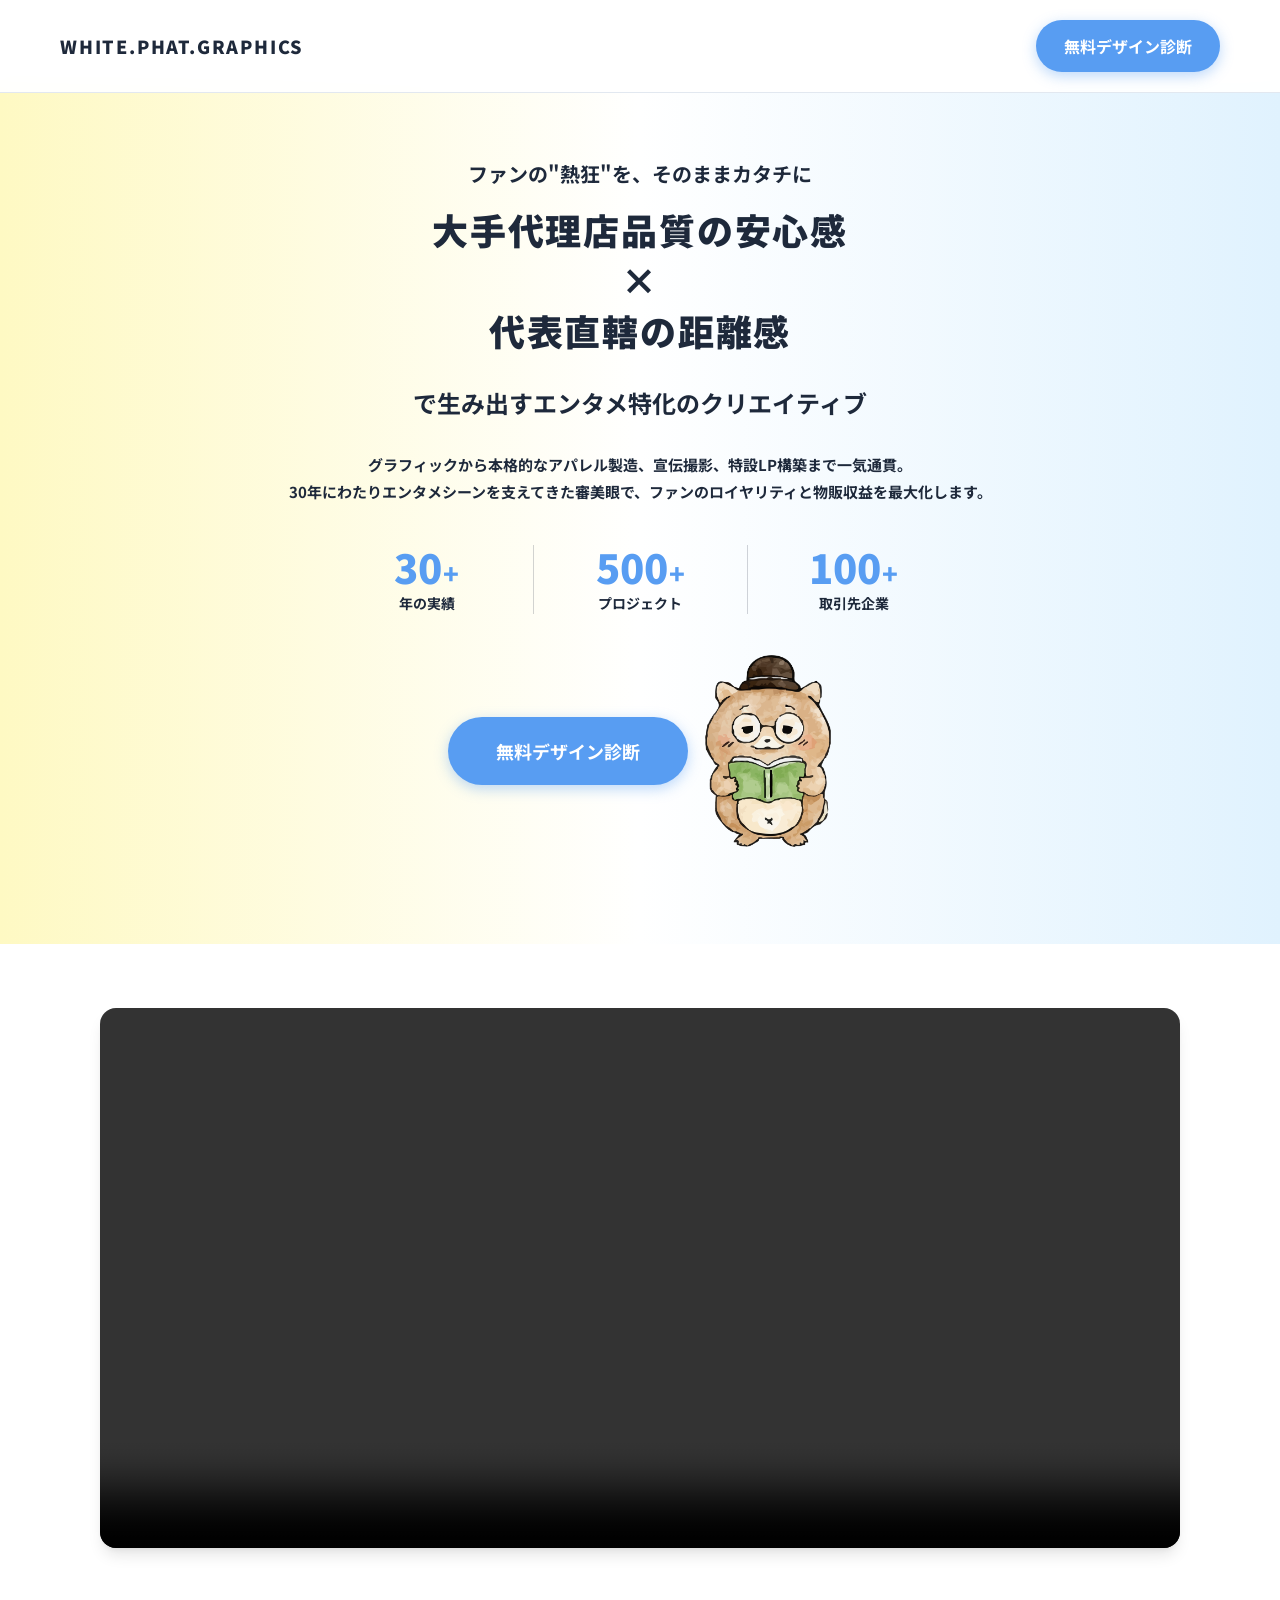
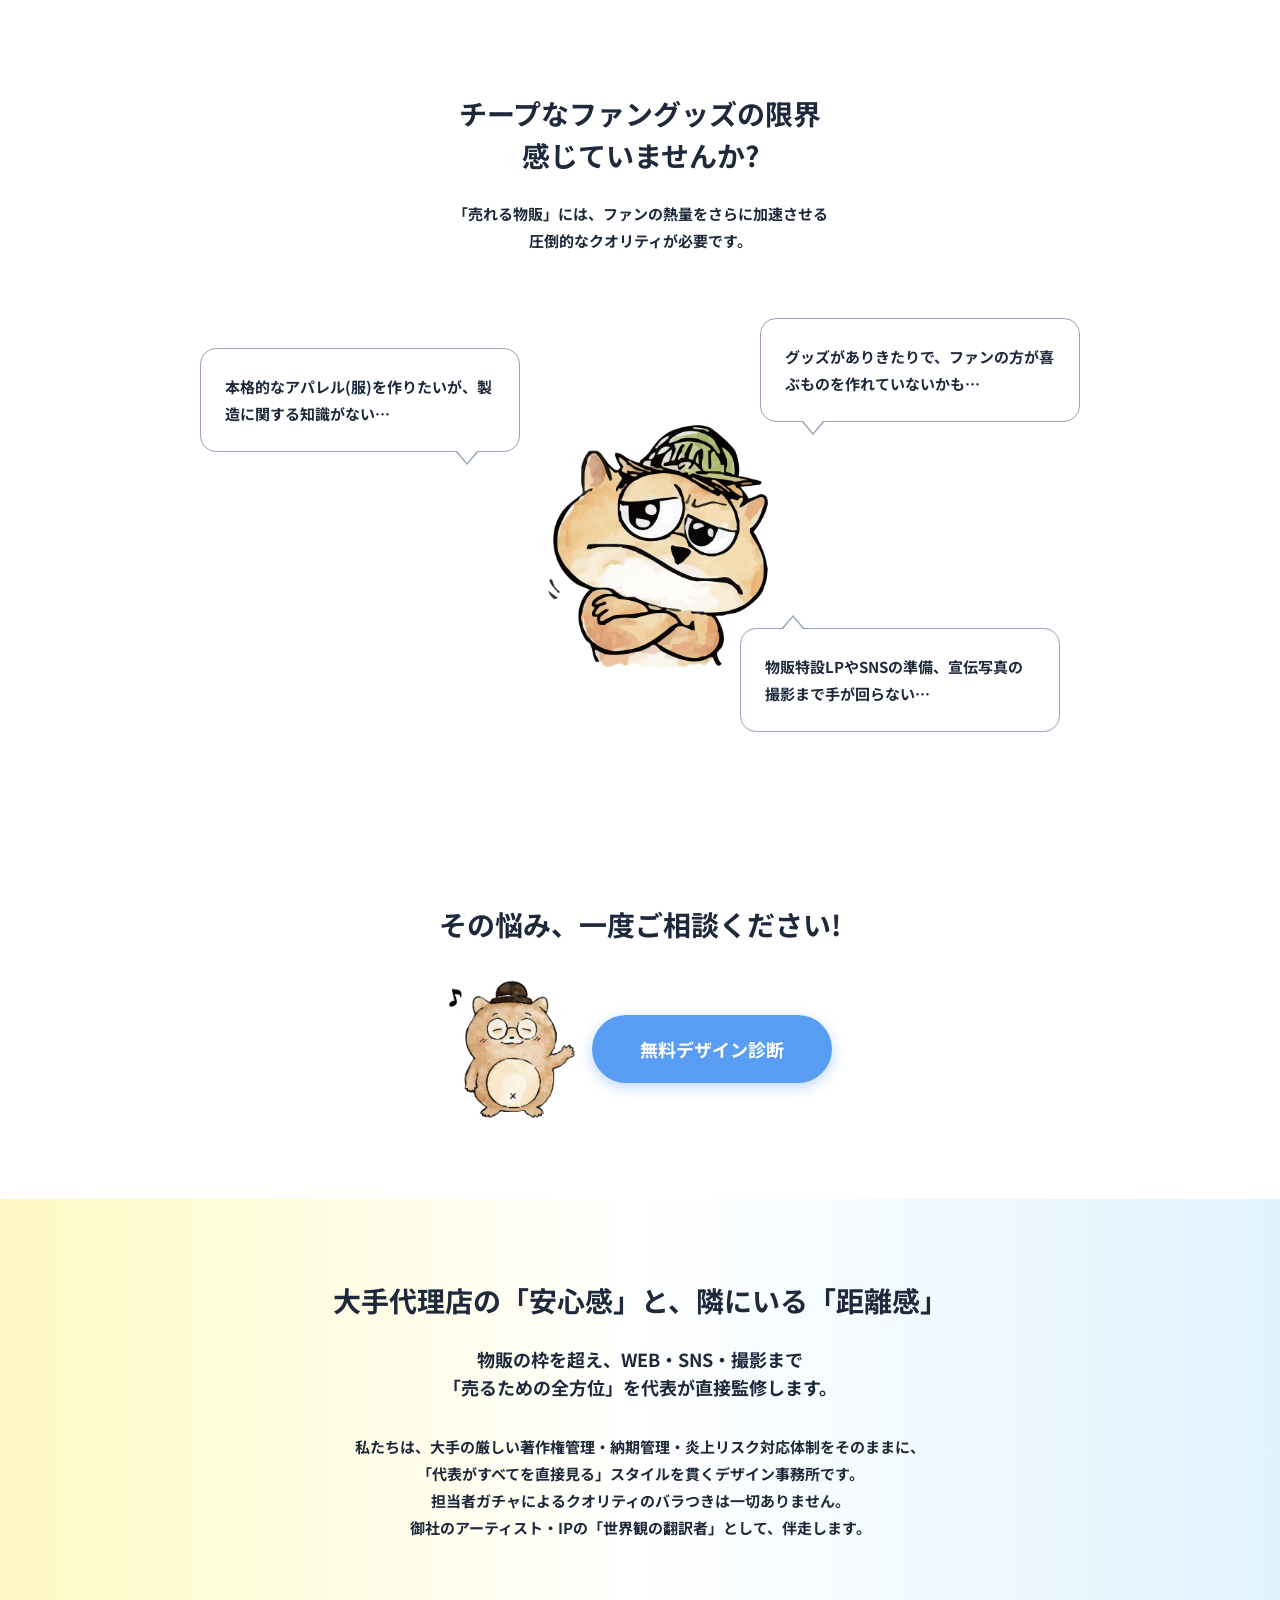
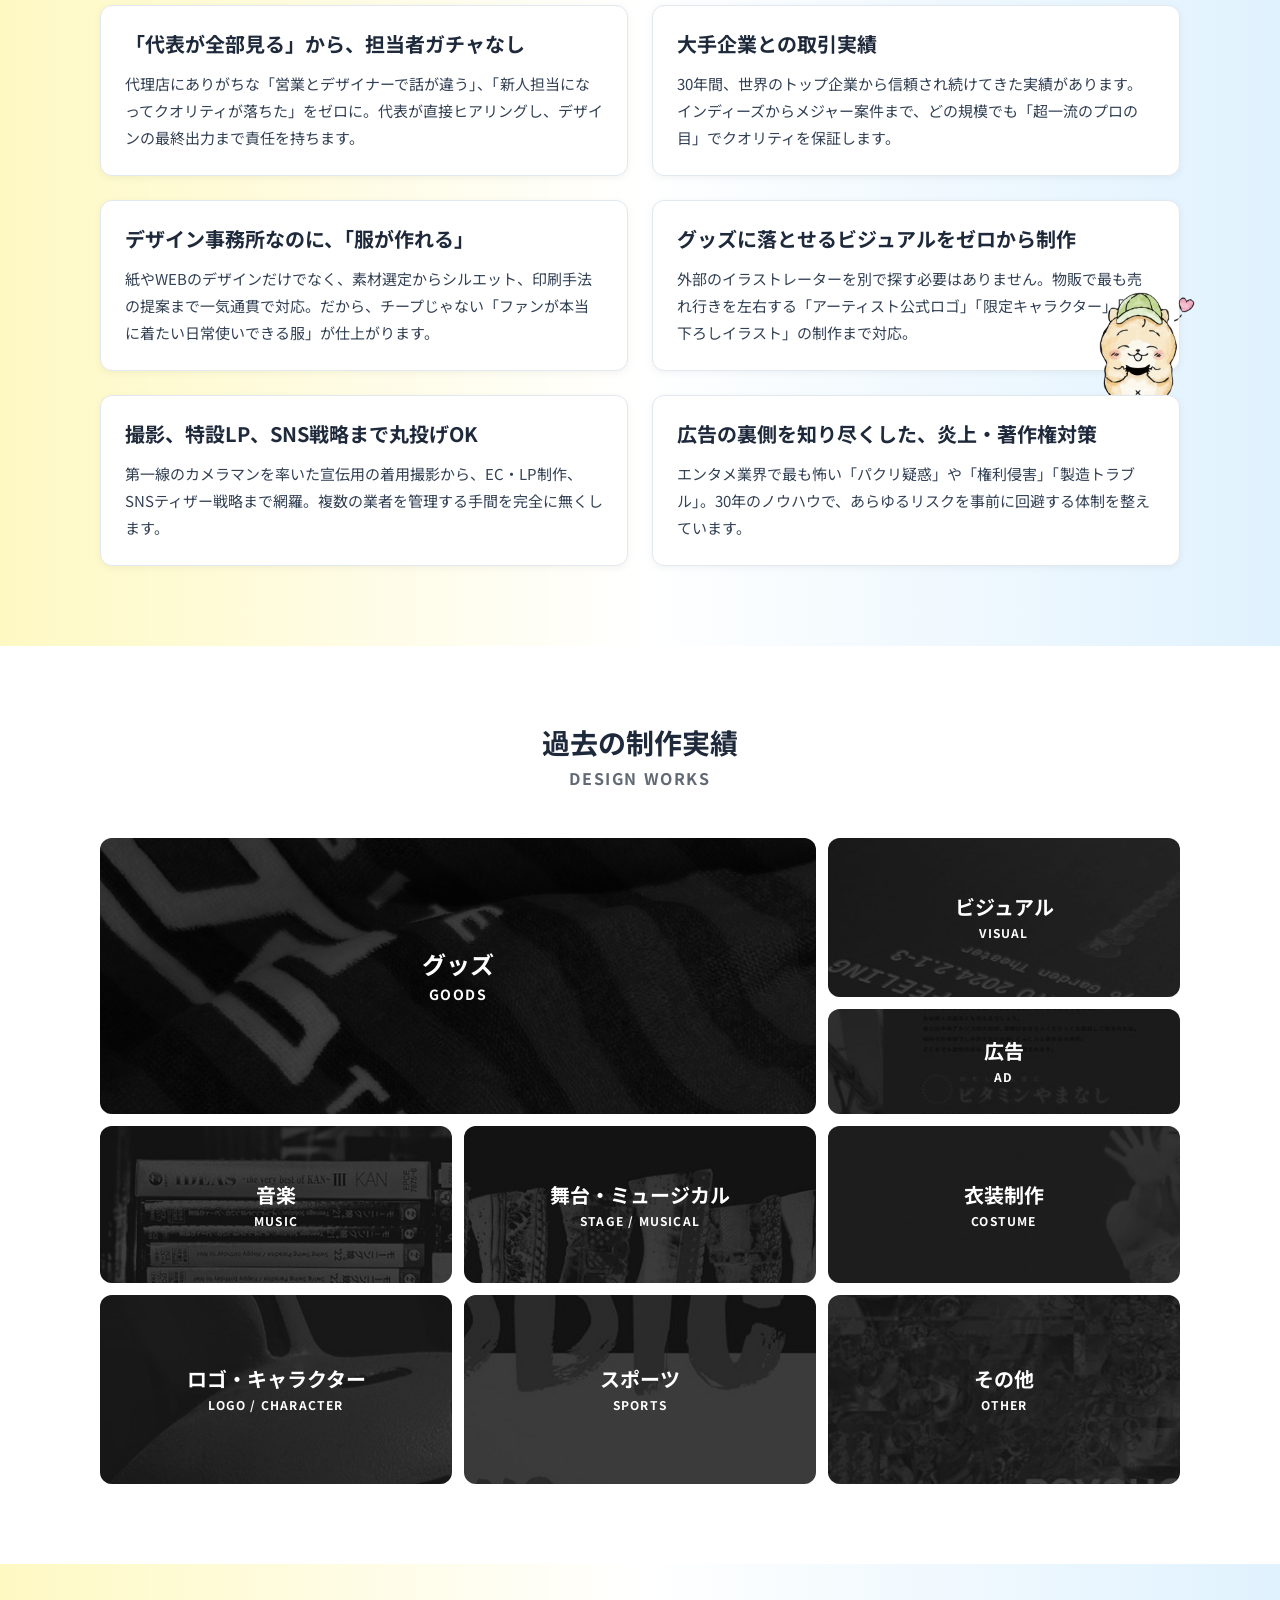
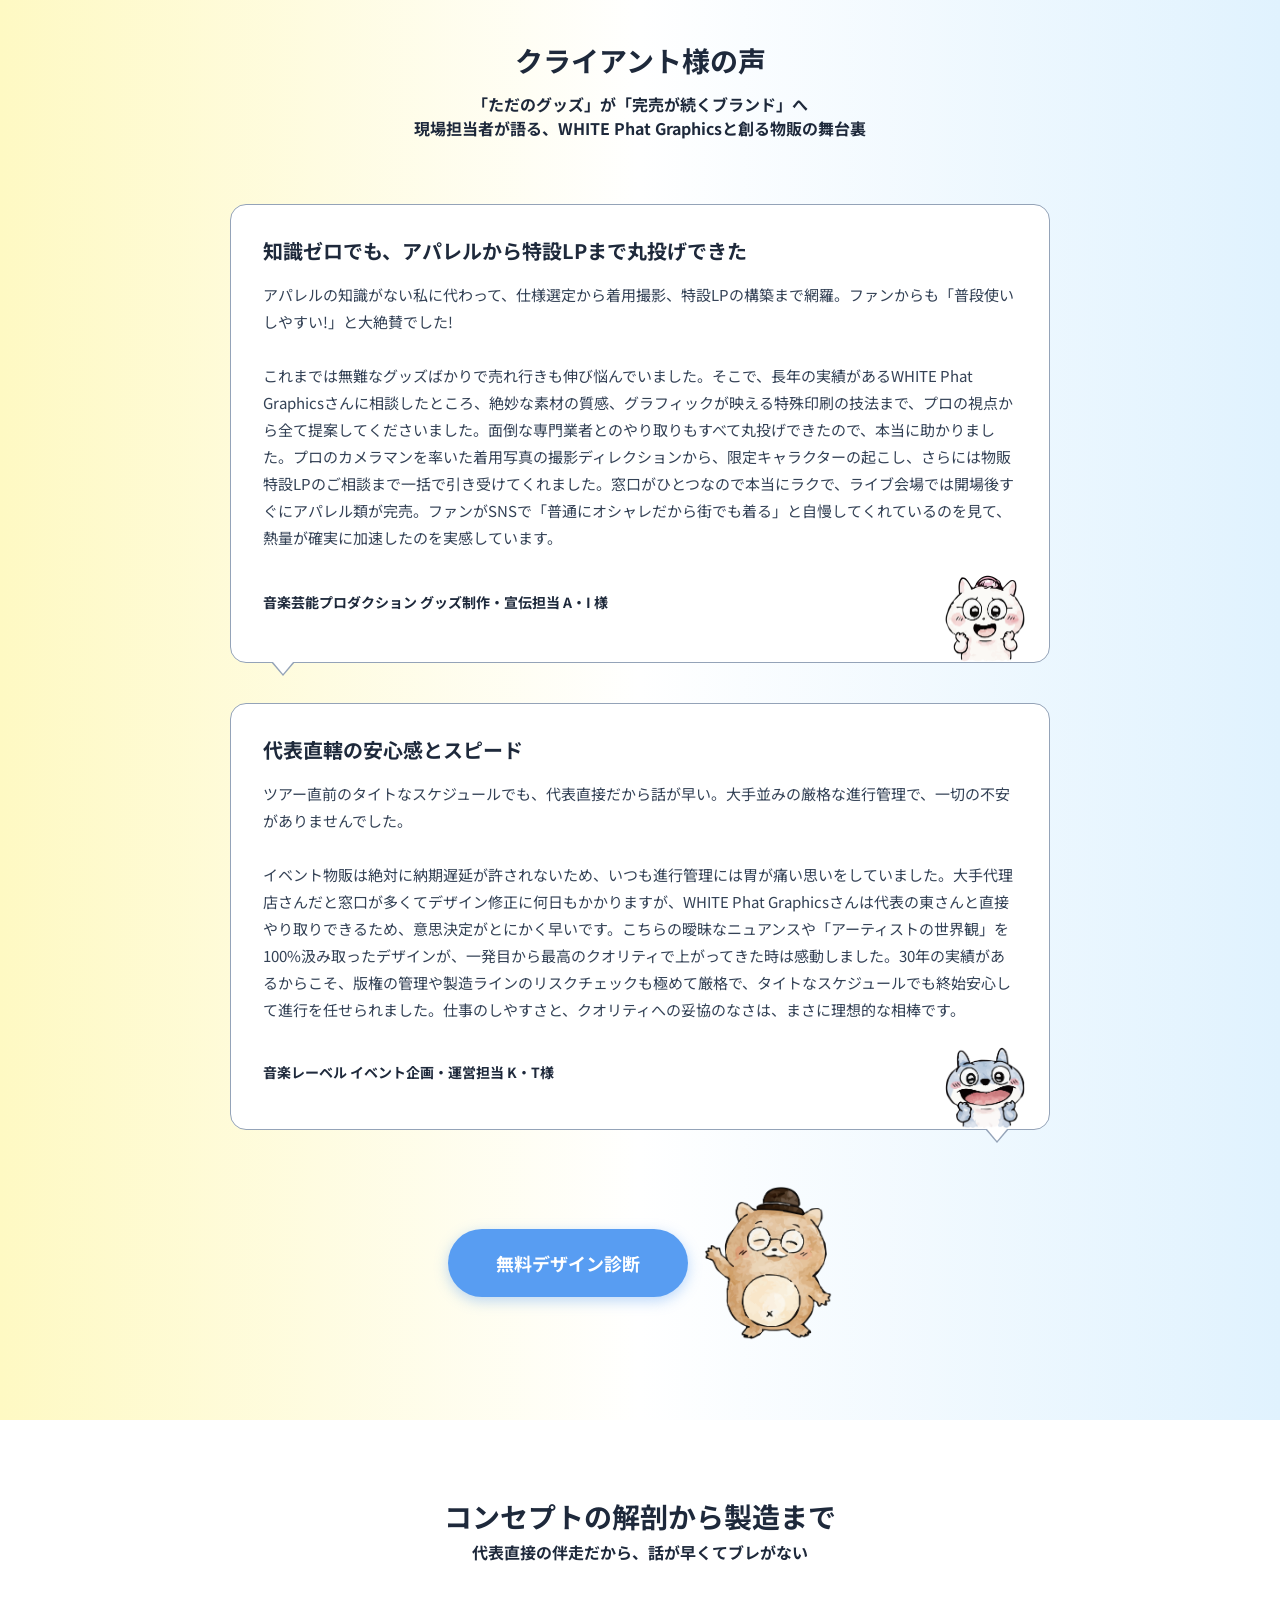
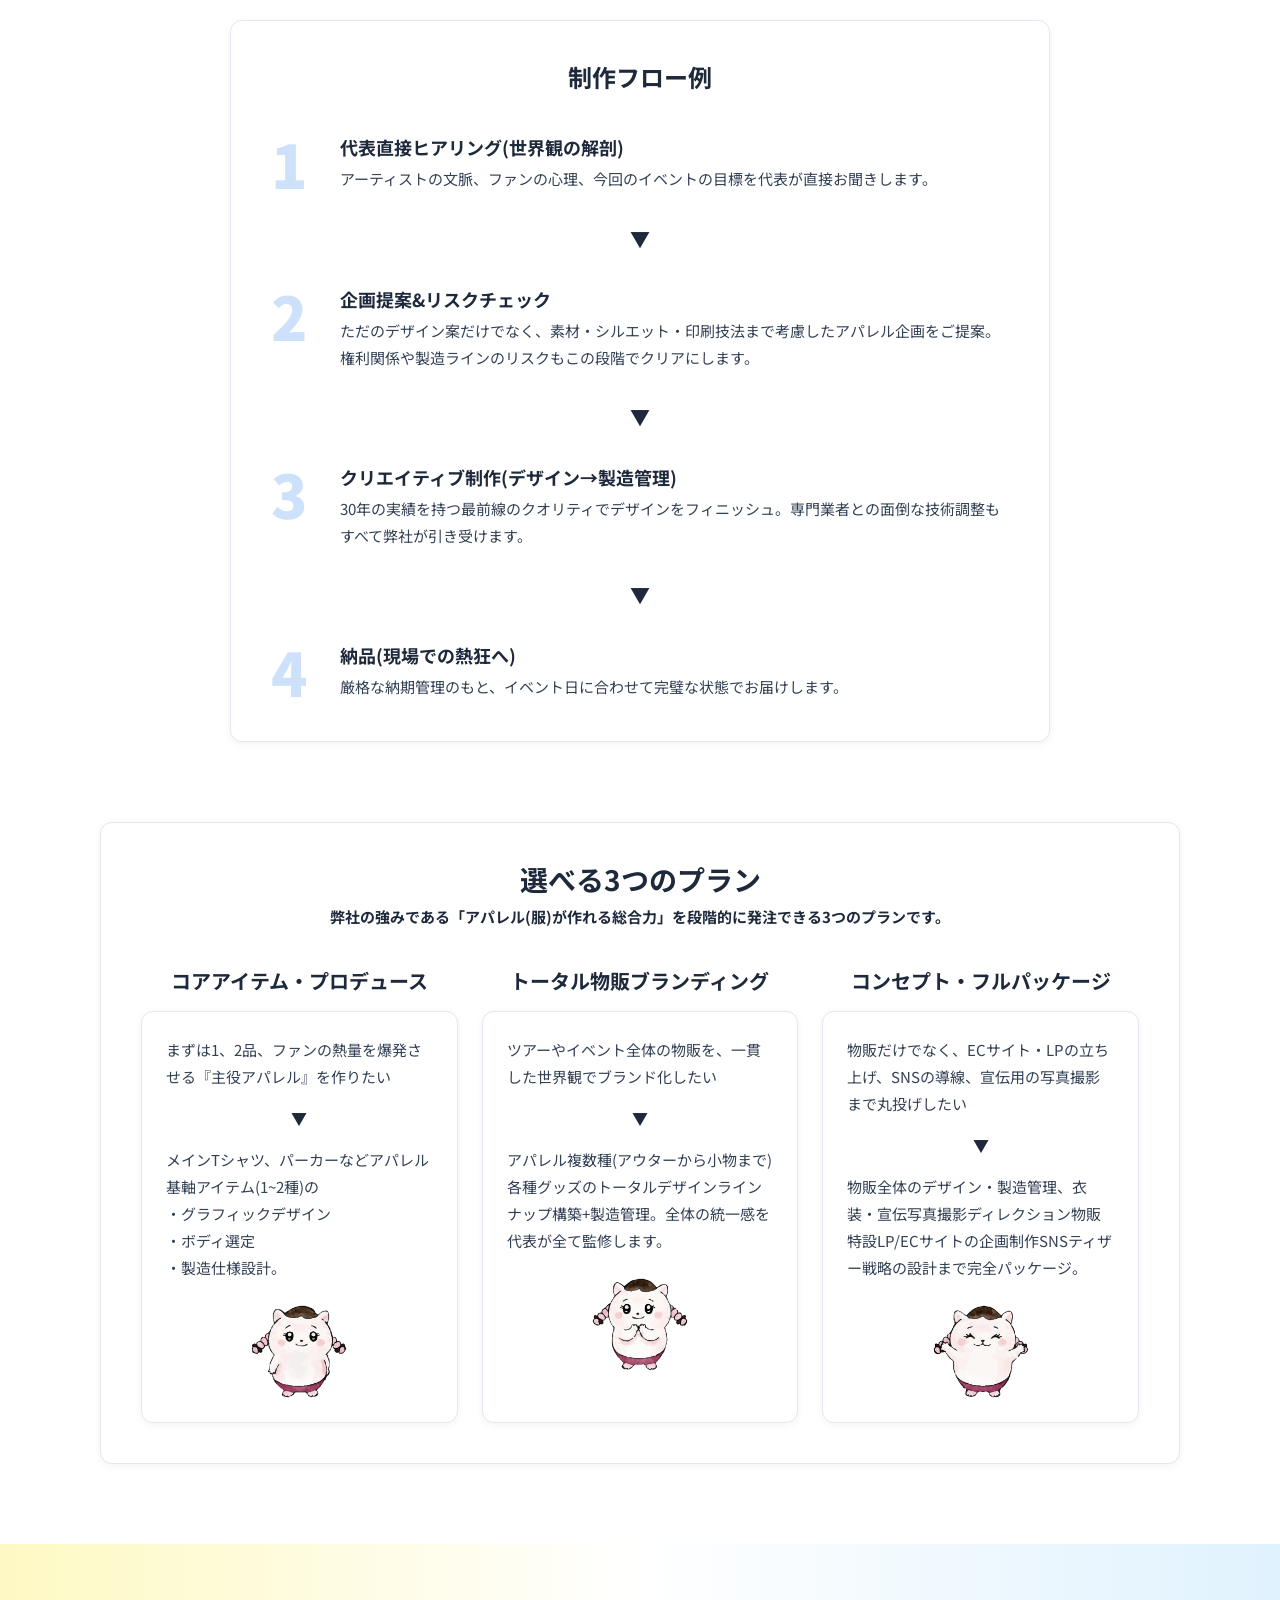
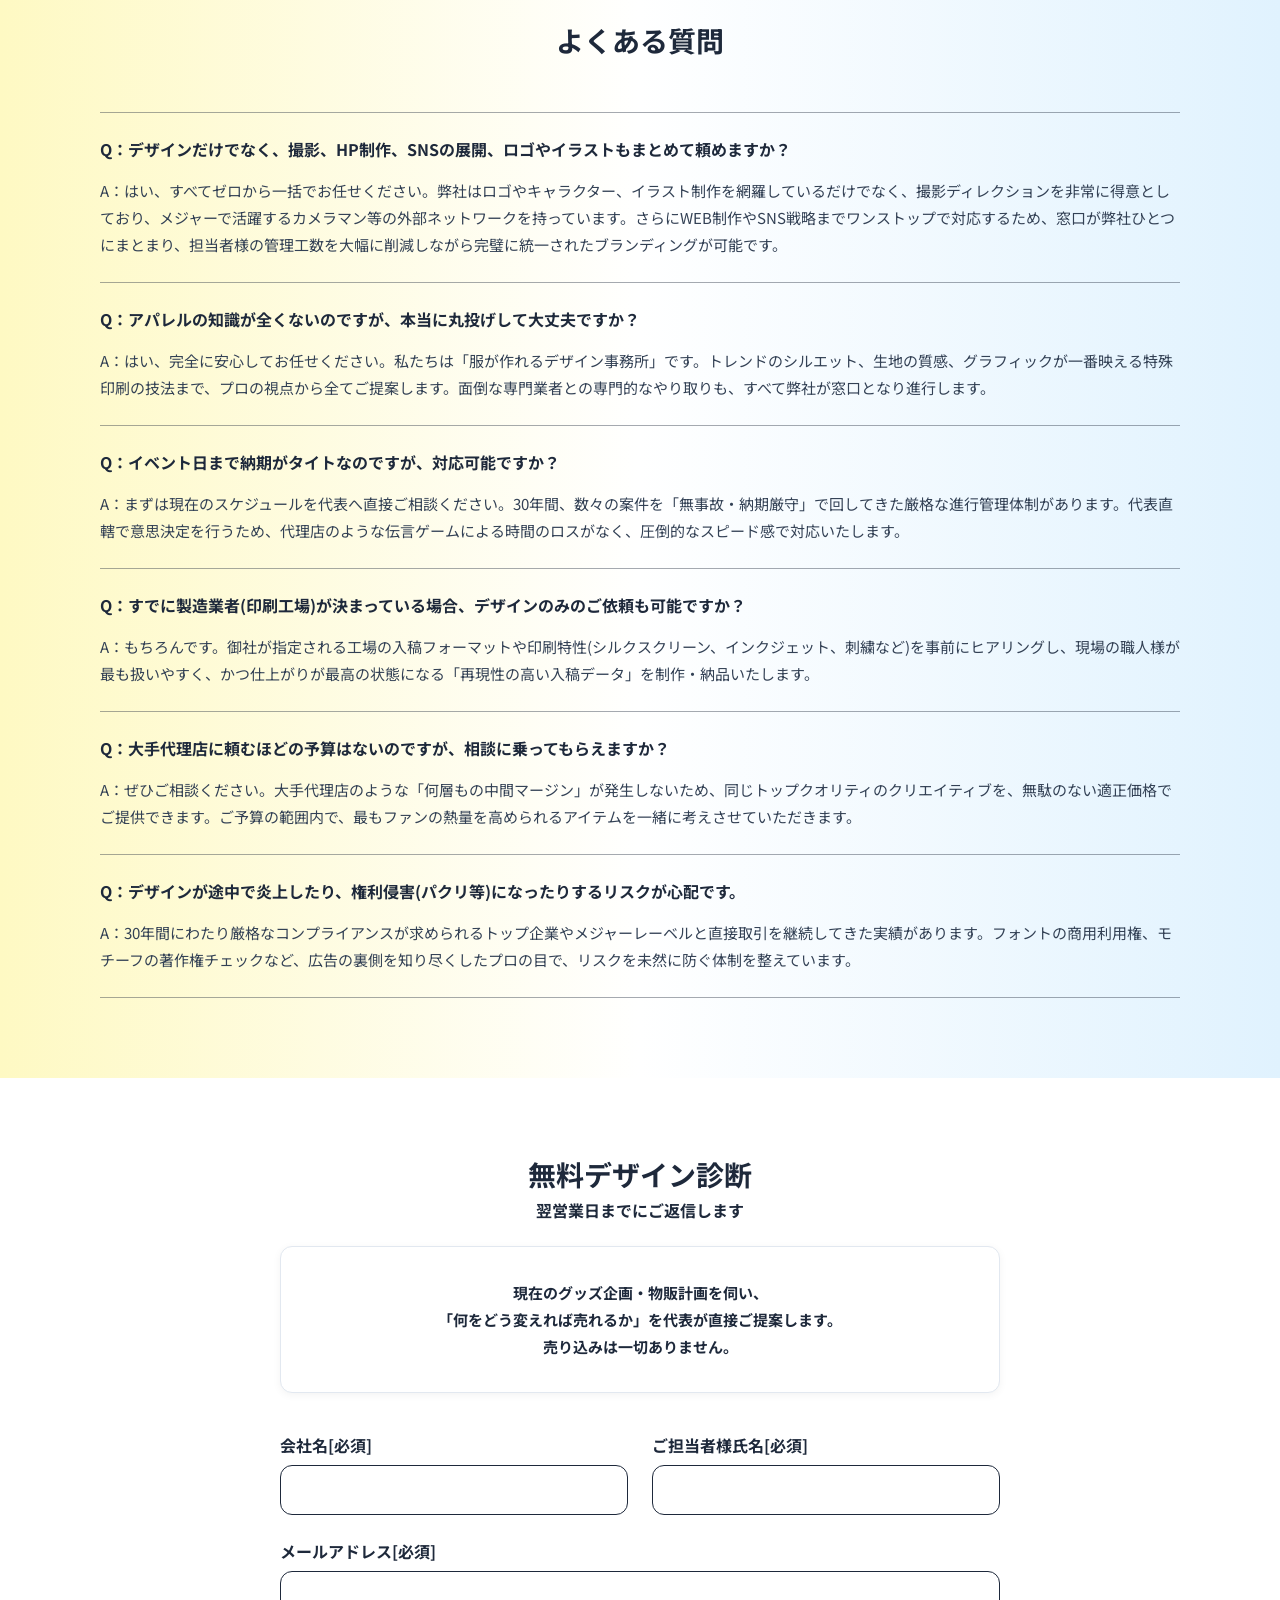
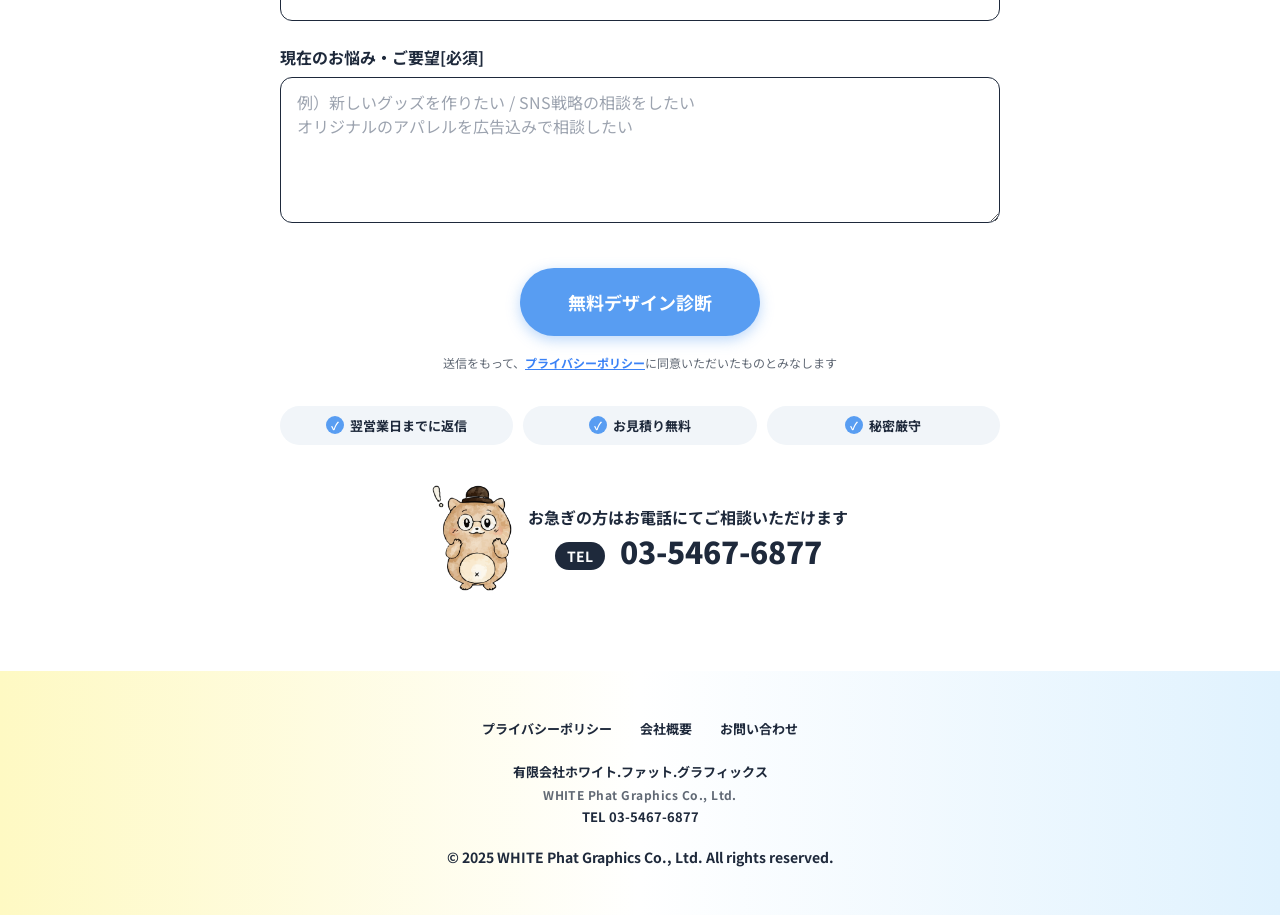
==== index.html @ bd7eba20 "feat: GA4タグをGA4+Google広告(AW-18444491609)の共通タグに置換、/thanksにコンバージョンイベントを追加 Co-Authored-By: Claude Opus " ====
<!DOCTYPE html>
<html lang="ja">
<head>
<meta charset="UTF-8">
<meta name="viewport" content="width=device-width, initial-scale=1.0">

<!-- Google tag (gtag.js) -->
<script async src="https://www.googletagmanager.com/gtag/js?id=G-90W8Z9QZ5W"></script>
<script>
  window.dataLayer = window.dataLayer || [];
  function gtag(){dataLayer.push(arguments);}
  gtag('js', new Date());

  gtag('config', 'G-90W8Z9QZ5W');
  gtag('config', 'AW-18444491609');
</script>

<title>WHITE.PHAT.GRAPHICS | ファンの熱狂を、そのままカタチに</title>
<link rel="preconnect" href="https://fonts.googleapis.com">
<link href="https://fonts.googleapis.com/css2?family=Noto+Sans+JP:wght@400;700;900&display=swap" rel="stylesheet">
<style>
  html { scroll-behavior: smooth; }
  body { color: #1E293B; }
  #contact { scroll-margin-top: 90px; }

  /* ===== Section background gradient (Yellow -> White -> Light Blue, left to right) ===== */
  .bg-section-gradient {
    background: linear-gradient(to right, #FEF9C3 0%, #FFFFFF 50%, #E0F2FE 100%);
  }

  /* ===== CTA main button ===== */
  .btn-cta {
    border-radius: 9999px;
    background-color: #589DF2;
    box-shadow: 0 4px 14px rgba(88, 157, 242, 0.4);
    transition: transform 0.2s ease, filter 0.2s ease, background-color 0.2s ease;
  }
  .btn-cta:hover {
    transform: translateY(-2px);
    background-color: #3B82F6;
    filter: brightness(1.05);
  }

  /* ===== Info card ===== */
  .info-card {
    border-radius: 12px;
    border: 1px solid #E2E8F0;
    background-color: #FFFFFF;
    box-shadow: 0 2px 8px rgba(0,0,0,0.05);
  }

  /* ===== Speech bubble ===== */
  .bubble {
    position: relative;
    border-radius: 16px;
    background-color: #FFFFFF;
    border: 1px solid #94A3B8;
  }
  .bubble::after {
    content: "";
    position: absolute;
    bottom: -14px;
    left: 40px;
    width: 0;
    height: 0;
    border-left: 12px solid transparent;
    border-right: 12px solid transparent;
    border-top: 14px solid #94A3B8;
  }
  .bubble::before {
    content: "";
    position: absolute;
    bottom: -12px;
    left: 42px;
    width: 0;
    height: 0;
    border-left: 10px solid transparent;
    border-right: 10px solid transparent;
    border-top: 12px solid #FFFFFF;
    z-index: 1;
  }
  .bubble-tip-right::after { left: auto; right: 40px; }
  .bubble-tip-right::before { left: auto; right: 42px; }

  .bubble-tip-top-left::after {
    bottom: auto; top: -14px; left: 40px;
    border-top: none; border-bottom: 14px solid #94A3B8;
  }
  .bubble-tip-top-left::before {
    bottom: auto; top: -12px; left: 42px;
    border-top: none; border-bottom: 12px solid #FFFFFF;
  }

  /* ===== Fade-up scroll animation ===== */
  .fade-up {
    opacity: 0;
    transform: translateY(24px);
    transition: opacity 0.7s ease, transform 0.7s ease;
  }
  .fade-up.is-visible {
    opacity: 1;
    transform: translateY(0);
  }

  /* ===== 課題提起セクション: モバイル / デスクトップ の出し分け =====
     Tailwind の hidden / md:hidden だけに頼ると、CDN の読み込みに失敗した際に
     両方のレイアウトが同時に表示されてしまうため、ここで明示的に制御する。 */
  .problems-mobile { display: grid; }
  .problems-desktop { display: none; }
  @media (min-width: 768px) {
    .problems-mobile { display: none; }
    .problems-desktop { display: block; }
  }

  /* ===== Gallery grid ===== */
  .gallery-grid {
    display: grid;
    grid-template-columns: repeat(3, 1fr);
    gap: 12px;
  }
  .gallery-goods { grid-column: span 2 / span 2; grid-row: span 2 / span 2; }
  @media (max-width: 767px) {
    .gallery-grid { grid-template-columns: repeat(2, 1fr); }
    .gallery-goods { grid-column: span 2 / span 2; grid-row: span 1 / span 1; }
  }
  /* Unified tile behavior: every gallery tile fills its grid cell edge-to-edge, no gaps */
  .gallery-grid > a {
    display: block;
    position: relative;
  }
  .gallery-grid > a img {
    display: block;
    width: 100%;
    height: 100%;
    object-fit: cover;
  }

  /* ===== FV 数値バー(実績サマリー) ===== */
  .stat-bar {
    display: grid;
    grid-template-columns: repeat(3, 1fr);
    max-width: 520px;
    margin-left: auto;
    margin-right: auto;
  }
  .stat-bar > div { padding: 0 6px; }
  .stat-bar > div + div { border-left: 1px solid rgba(30, 41, 59, 0.2); }
  .stat-num {
    font-size: 30px;
    font-weight: 900;
    line-height: 1.1;
    color: #589DF2;
  }
  .stat-num span { font-size: 0.65em; margin-left: 1px; }
  .stat-label {
    font-size: 12px;
    font-weight: 700;
    color: #1E293B;
    margin-top: 4px;
  }
  @media (min-width: 768px) {
    .stat-bar { max-width: 640px; }
    .stat-num { font-size: 40px; }
    .stat-label { font-size: 14px; }
  }

  /* ===== 送信ボタン下のプライバシーポリシー同意文 ===== */
  .form-privacy-note {
    margin-top: 16px;
    font-size: 12px;
    line-height: 1.8;
    color: rgba(30, 41, 59, 0.7);
  }
  .form-privacy-note a {
    font-weight: 700;
    color: #3B82F6;
    text-decoration: underline;
  }
  .form-privacy-note a:hover { color: #1D4ED8; }

  /* ===== フッター(ナビ・会社情報) ===== */
  .footer-nav {
    display: flex;
    flex-wrap: wrap;
    align-items: center;
    justify-content: center;
    gap: 10px 28px;
    margin-bottom: 22px;
  }
  .footer-nav a {
    font-size: 13px;
    font-weight: 700;
    color: #1E293B;
    transition: color 0.2s ease;
  }
  .footer-nav a:hover { color: #3B82F6; text-decoration: underline; }
  .footer-company { margin-bottom: 18px; }
  .footer-company p {
    font-size: 13px;
    font-weight: 700;
    color: #1E293B;
    line-height: 1.8;
  }
  .footer-company .footer-company-en {
    font-size: 12px;
    font-weight: 700;
    color: rgba(30, 41, 59, 0.7);
    letter-spacing: 0.04em;
  }

  /* ===== フォーム下 3点保証 ===== */
  .guarantee-list {
    display: grid;
    grid-template-columns: repeat(3, 1fr);
    gap: 10px;
    margin-top: 2rem;
  }
  @media (max-width: 767px) {
    .guarantee-list { grid-template-columns: 1fr; gap: 10px; max-width: 260px; margin-left: auto; margin-right: auto; }
  }
  .guarantee-item {
    display: flex;
    align-items: center;
    justify-content: center;
    gap: 6px;
    border-radius: 9999px;
    background-color: #F1F5F9;
    padding: 10px 12px;
    font-size: 13px;
    font-weight: 700;
    color: #1E293B;
  }
  .guarantee-check {
    display: flex;
    align-items: center;
    justify-content: center;
    flex-shrink: 0;
    width: 18px;
    height: 18px;
    border-radius: 9999px;
    background-color: #589DF2;
    color: #FFFFFF;
    font-size: 11px;
    line-height: 1;
  }
</style>
<!-- Tailwind 由来のユーティリティCSS(静的化済み)。
     CDN版では実行時に後から挿入され、上の <style> より優先されていたため、
     同じ優先順位を保つようにここ(= <style> の後)で読み込む。 -->
<link rel="stylesheet" href="assets/css/tailwind.css">
</head>
<body class="font-sans text-[#1E293B] antialiased">

<!-- ==================== ① ヘッダー ==================== -->
<header class="fixed top-0 left-0 w-full bg-white/95 backdrop-blur z-50 border-b border-brand-border">
  <div class="max-w-[1200px] mx-auto flex items-center justify-between px-5 py-4 md:py-5">
    <div class="text-sm md:text-lg font-black tracking-widest text-brand-navy">WHITE.PHAT.GRAPHICS</div>
    <a href="#contact" class="btn-cta text-white text-xs md:text-base font-bold px-4 py-2.5 md:px-7 md:py-3.5 whitespace-nowrap">
      無料デザイン診断
    </a>
  </div>
</header>
<div class="h-[60px] md:h-[80px]"></div>

<!-- ==================== ② ファーストビュー(FV) ==================== -->
<section class="bg-section-gradient pt-12 pb-16 md:pt-20 md:pb-24 px-5">
  <div class="max-w-[1080px] mx-auto text-center">
    <!-- 文節を inline-block で包み、狭い画面でも単語の途中で改行されないようにする。
         span 同士の間に空白が入らないよう、閉じタグの `>` を次行の行頭に置いている。 -->
    <p class="fade-up text-base md:text-xl font-bold text-brand-navy mb-3 md:mb-4">
      <span class="inline-block">ファンの"熱狂"を、</span
      ><span class="inline-block">そのままカタチに</span>
    </p>
    <h1 class="fade-up text-[26px] leading-[1.4] tracking-[0.02em] md:text-[36px] md:leading-[1.4] md:tracking-[0.05em] font-black text-brand-navy mb-6 md:mb-8">
      <span class="inline-block">大手代理店品質の</span
      ><span class="inline-block">安心感</span><br>
      <span class="text-2xl md:text-4xl">×</span><br>
      <span class="inline-block">代表直轄の</span
      ><span class="inline-block">距離感</span>
    </h1>
    <p class="fade-up text-lg md:text-2xl font-bold text-brand-navy mb-6 md:mb-8">
      <span class="inline-block">で生み出す</span
      ><span class="inline-block">エンタメ特化の</span
      ><span class="inline-block">クリエイティブ</span>
    </p>
    <p class="fade-up text-balance text-sm md:text-[15px] leading-[1.8] font-bold text-brand-navy mb-8 md:mb-10">
      <span class="inline-block">グラフィックから</span
      ><span class="inline-block">本格的なアパレル製造、</span
      ><span class="inline-block">宣伝撮影、</span
      ><span class="inline-block">特設LP構築まで</span
      ><span class="inline-block">一気通貫。</span><br class="hidden md:block">
      <span class="inline-block">30年にわたり</span
      ><span class="inline-block">エンタメシーンを</span
      ><span class="inline-block">支えてきた審美眼で、</span
      ><span class="inline-block">ファンのロイヤリティと</span
      ><span class="inline-block">物販収益を</span
      ><span class="inline-block">最大化します。</span>
    </p>
    <!-- 数値バー(実績サマリー) -->
    <div class="fade-up stat-bar mb-8 md:mb-10">
      <div>
        <p class="stat-num">30<span>+</span></p>
        <p class="stat-label">年の実績</p>
      </div>
      <div>
        <p class="stat-num">500<span>+</span></p>
        <p class="stat-label">プロジェクト</p>
      </div>
      <div>
        <p class="stat-num">100<span>+</span></p>
        <p class="stat-label">取引先企業</p>
      </div>
    </div>
    <div class="fade-up flex items-center justify-center gap-4">
      <a href="#contact" class="btn-cta text-white text-base md:text-lg font-bold px-8 py-4 md:px-12 md:py-5">
        無料デザイン診断
      </a>
      <img src="assets/mascot-fv-reading.png" alt="読書するマスコットキャラクター" class="w-20 md:w-32 h-auto">
    </div>
  </div>
</section>

<!-- ==================== ②b ショーケース動画 ==================== -->
<section class="bg-white py-12 md:py-16 px-5">
  <div class="max-w-[1080px] mx-auto">
    <video
      class="w-full h-auto rounded-2xl shadow-lg"
      src="assets/video/wpg-showcase.mp4"
      autoplay
      muted
      loop
      playsinline
      controls
    ></video>
  </div>
</section>

<!-- ==================== ③ 課題提起(ペルソナ共感) ==================== -->
<section class="bg-white pt-16 pb-16 md:pt-20 md:pb-20 px-5">
  <div class="max-w-[1080px] mx-auto">
    <h2 class="fade-up text-2xl leading-[1.5] md:text-[28px] font-bold text-brand-navy text-center mb-6">
      チープなファングッズの限界<br>感じていませんか?
    </h2>
    <p class="fade-up text-sm md:text-[15px] leading-[1.8] font-bold text-brand-navy text-center mb-12 md:mb-16">
      「売れる物販」には、ファンの熱量をさらに加速させる<br>
      圧倒的なクオリティが必要です。
    </p>

    <!-- Mobile: simple stacked layout -->
    <div class="problems-mobile grid grid-cols-1 gap-y-4 items-end md:hidden">
      <div class="fade-up bubble bubble-tip-right p-5">
        <p class="text-sm leading-[1.8] font-bold text-brand-navy">
          本格的なアパレル(服)を作りたいが、製造に関する知識がない…
        </p>
      </div>
      <div class="fade-up bubble p-5">
        <p class="text-sm leading-[1.8] font-bold text-brand-navy">
          グッズがありきたりで、ファンの方が喜ぶものを作れていないかも…
        </p>
      </div>
      <div class="flex justify-center -mt-2">
        <img src="assets/mascot-problem-grumpy.png" alt="悩むマスコットキャラクター" class="w-40 h-auto">
      </div>
      <div class="fade-up bubble bubble-tip-top-left p-5 mt-6">
        <p class="text-sm leading-[1.8] font-bold text-brand-navy">
          物販特設LPやSNSの準備、宣伝写真の撮影まで手が回らない…
        </p>
      </div>
    </div>

    <!-- Desktop: triangular layout matching the design, mascot as anchor point -->
    <div class="problems-desktop hidden md:block relative h-[430px] max-w-[880px] mx-auto">
      <img src="assets/mascot-problem-grumpy.png" alt="悩むマスコットキャラクター" class="absolute left-1/2 -translate-x-[42%] top-[105px] w-56 h-auto z-10">

      <div class="fade-up bubble bubble-tip-right absolute left-0 top-[30px] w-[320px] p-6">
        <p class="text-[15px] leading-[1.8] font-bold text-brand-navy">
          本格的なアパレル(服)を作りたいが、製造に関する知識がない…
        </p>
      </div>

      <div class="fade-up bubble absolute right-0 top-0 w-[320px] p-6">
        <p class="text-[15px] leading-[1.8] font-bold text-brand-navy">
          グッズがありきたりで、ファンの方が喜ぶものを作れていないかも…
        </p>
      </div>

      <div class="fade-up bubble bubble-tip-top-left absolute right-[20px] top-[310px] w-[320px] p-6">
        <p class="text-[15px] leading-[1.8] font-bold text-brand-navy">
          物販特設LPやSNSの準備、宣伝写真の撮影まで手が回らない…
        </p>
      </div>
    </div>
  </div>
</section>

<!-- ==================== ④a その悩み(サブCTA) ==================== -->
<section class="bg-white pt-16 pb-16 md:pt-20 md:pb-20 px-5">
  <div class="max-w-[1080px] mx-auto text-center">
    <h2 class="fade-up text-2xl md:text-[28px] font-bold text-brand-navy mb-8 md:mb-10">
      その悩み、一度ご相談ください!
    </h2>
    <div class="fade-up flex items-center justify-center gap-4">
      <img src="assets/mascot-singing-small.png" alt="歌うマスコットキャラクター" class="w-20 md:w-32 h-auto">
      <a href="#contact" class="btn-cta text-white text-base md:text-lg font-bold px-8 py-4 md:px-12 md:py-5">
        無料デザイン診断
      </a>
    </div>
  </div>
</section>

<!-- ==================== ④b 解決策・強み(6つのポイント) ==================== -->
<section class="bg-section-gradient py-16 md:py-20 px-5">
  <div class="max-w-[1080px] mx-auto text-center">
    <h3 class="fade-up text-2xl md:text-[28px] font-bold text-brand-navy mb-6 leading-[1.5]">
      大手代理店の「安心感」と、隣にいる「距離感」
    </h3>
    <p class="fade-up text-base md:text-lg font-bold text-brand-navy mb-8 leading-[1.8]">
      物販の枠を超え、WEB・SNS・撮影まで<br>
      「売るための全方位」を代表が直接監修します。
    </p>
    <p class="fade-up text-sm md:text-[15px] leading-[1.8] font-bold text-brand-navy mb-14 md:mb-16 max-w-[720px] mx-auto">
      私たちは、大手の厳しい著作権管理・納期管理・炎上リスク対応体制をそのままに、<br class="hidden md:block">
      「代表がすべてを直接見る」スタイルを貫くデザイン事務所です。<br class="hidden md:block">
      担当者ガチャによるクオリティのバラつきは一切ありません。<br class="hidden md:block">
      御社のアーティスト・IPの「世界観の翻訳者」として、伴走します。
    </p>

    <div class="grid grid-cols-1 md:grid-cols-2 gap-6 text-left relative">
      <div class="fade-up info-card p-6">
        <h4 class="text-lg md:text-xl font-bold text-brand-navy mb-3">「代表が全部見る」から、担当者ガチャなし</h4>
        <p class="text-sm md:text-[15px] leading-[1.8] text-brand-body">代理店にありがちな「営業とデザイナーで話が違う」、「新人担当になってクオリティが落ちた」をゼロに。代表が直接ヒアリングし、デザインの最終出力まで責任を持ちます。</p>
      </div>
      <div class="fade-up info-card p-6">
        <h4 class="text-lg md:text-xl font-bold text-brand-navy mb-3">大手企業との取引実績</h4>
        <p class="text-sm md:text-[15px] leading-[1.8] text-brand-body">30年間、世界のトップ企業から信頼され続けてきた実績があります。インディーズからメジャー案件まで、どの規模でも「超一流のプロの目」でクオリティを保証します。</p>
      </div>
      <div class="fade-up info-card p-6">
        <h4 class="text-lg md:text-xl font-bold text-brand-navy mb-3">デザイン事務所なのに、「服が作れる」</h4>
        <p class="text-sm md:text-[15px] leading-[1.8] text-brand-body">紙やWEBのデザインだけでなく、素材選定からシルエット、印刷手法の提案まで一気通貫で対応。だから、チープじゃない「ファンが本当に着たい日常使いできる服」が仕上がります。</p>
      </div>
      <div class="fade-up info-card p-6 relative">
        <h4 class="text-lg md:text-xl font-bold text-brand-navy mb-3">グッズに落とせるビジュアルをゼロから制作</h4>
        <p class="text-sm md:text-[15px] leading-[1.8] text-brand-body">外部のイラストレーターを別で探す必要はありません。物販で最も売れ行きを左右する「アーティスト公式ロゴ」「限定キャラクター」「描き下ろしイラスト」の制作まで対応。</p>
        <!-- 右へのはみ出し量(-right-4 = 16px)は、セクションの左右余白 px-5(20px)より
             必ず小さくしておくこと。これを超えると画面幅768〜1120pxで横スクロールが発生する。 -->
        <img src="assets/mascot-wave-card.png" alt="喜ぶマスコットキャラクター" class="hidden md:block absolute -bottom-10 -right-4 w-24 h-auto">
      </div>
      <div class="fade-up info-card p-6">
        <h4 class="text-lg md:text-xl font-bold text-brand-navy mb-3">撮影、特設LP、SNS戦略まで丸投げOK</h4>
        <p class="text-sm md:text-[15px] leading-[1.8] text-brand-body">第一線のカメラマンを率いた宣伝用の着用撮影から、EC・LP制作、SNSティザー戦略まで網羅。複数の業者を管理する手間を完全に無くします。</p>
      </div>
      <div class="fade-up info-card p-6">
        <h4 class="text-lg md:text-xl font-bold text-brand-navy mb-3">広告の裏側を知り尽くした、炎上・著作権対策</h4>
        <p class="text-sm md:text-[15px] leading-[1.8] text-brand-body">エンタメ業界で最も怖い「パクリ疑惑」や「権利侵害」「製造トラブル」。30年のノウハウで、あらゆるリスクを事前に回避する体制を整えています。</p>
      </div>
    </div>
  </div>
</section>

<!-- ==================== ⑤ 制作実績(ギャラリー) ==================== -->
<section class="bg-white py-16 md:py-20 px-5">
  <div class="max-w-[1080px] mx-auto">
    <h2 class="fade-up text-2xl md:text-[28px] font-bold text-brand-navy text-center mb-2">過去の制作実績</h2>
    <p class="fade-up text-sm md:text-base font-bold text-brand-navy/70 text-center tracking-widest mb-10 md:mb-12">DESIGN WORKS</p>

    <div class="fade-up gallery-grid">
      <a href="https://4phat.com/works/goods.html" target="_blank" rel="noopener noreferrer" class="gallery-goods relative rounded-xl overflow-hidden group block">
        <img src="assets/gallery-goods.jpg" alt="グッズ制作実績" class="transition-transform duration-300 group-hover:scale-105">
        <div class="absolute inset-0 bg-black/30 flex flex-col items-center justify-center">
          <span class="text-white text-xl md:text-2xl font-bold">グッズ</span>
          <span class="text-white text-xs md:text-sm font-bold tracking-widest mt-1">GOODS</span>
        </div>
      </a>
      <a href="https://4phat.com/works/visual.html" target="_blank" rel="noopener noreferrer" class="relative rounded-xl overflow-hidden group block">
        <img src="assets/gallery-visual.jpg" alt="ビジュアル制作実績" class="transition-transform duration-300 group-hover:scale-105">
        <div class="absolute inset-0 bg-black/30 flex flex-col items-center justify-center">
          <span class="text-white text-lg md:text-xl font-bold">ビジュアル</span>
          <span class="text-white text-xs font-bold tracking-widest mt-1">VISUAL</span>
        </div>
      </a>
      <a href="https://4phat.com/works/ad.html" target="_blank" rel="noopener noreferrer" class="relative rounded-xl overflow-hidden group block">
        <img src="assets/gallery-ad.jpg" alt="広告制作実績" class="transition-transform duration-300 group-hover:scale-105">
        <div class="absolute inset-0 bg-black/30 flex flex-col items-center justify-center">
          <span class="text-white text-lg md:text-xl font-bold">広告</span>
          <span class="text-white text-xs font-bold tracking-widest mt-1">AD</span>
        </div>
      </a>
      <a href="https://4phat.com/works/music.html" target="_blank" rel="noopener noreferrer" class="relative rounded-xl overflow-hidden group block">
        <img src="assets/gallery-music.jpg" alt="音楽関連制作実績" class="transition-transform duration-300 group-hover:scale-105">
        <div class="absolute inset-0 bg-black/30 flex flex-col items-center justify-center">
          <span class="text-white text-lg md:text-xl font-bold">音楽</span>
          <span class="text-white text-xs font-bold tracking-widest mt-1">MUSIC</span>
        </div>
      </a>
      <a href="https://4phat.com/works/musical.html" target="_blank" rel="noopener noreferrer" class="relative rounded-xl overflow-hidden group block">
        <img src="assets/gallery-stage-musical.jpg" alt="舞台・ミュージカル制作実績" class="transition-transform duration-300 group-hover:scale-105">
        <div class="absolute inset-0 bg-black/30 flex flex-col items-center justify-center">
          <span class="text-white text-lg md:text-xl font-bold">舞台・ミュージカル</span>
          <span class="text-white text-xs font-bold tracking-widest mt-1">STAGE / MUSICAL</span>
        </div>
      </a>
      <a href="https://4phat.com/works/costume.html" target="_blank" rel="noopener noreferrer" class="relative rounded-xl overflow-hidden group block">
        <img src="assets/gallery-costume.jpg" alt="衣装制作実績" class="transition-transform duration-300 group-hover:scale-105">
        <div class="absolute inset-0 bg-black/30 flex flex-col items-center justify-center">
          <span class="text-white text-lg md:text-xl font-bold">衣装制作</span>
          <span class="text-white text-xs font-bold tracking-widest mt-1">COSTUME</span>
        </div>
      </a>
      <a href="https://4phat.com/works/logo-character.html" target="_blank" rel="noopener noreferrer" class="relative rounded-xl overflow-hidden group block">
        <img src="assets/gallery-logo-character.jpg" alt="ロゴ・キャラクター制作実績" class="transition-transform duration-300 group-hover:scale-105">
        <div class="absolute inset-0 bg-black/30 flex flex-col items-center justify-center">
          <span class="text-white text-lg md:text-xl font-bold">ロゴ・キャラクター</span>
          <span class="text-white text-xs font-bold tracking-widest mt-1">LOGO / CHARACTER</span>
        </div>
      </a>
      <a href="https://4phat.com/works/sports.html" target="_blank" rel="noopener noreferrer" class="relative rounded-xl overflow-hidden group block">
        <img src="assets/gallery-sports.jpg" alt="スポーツ関連制作実績" class="transition-transform duration-300 group-hover:scale-105">
        <div class="absolute inset-0 bg-black/30 flex flex-col items-center justify-center">
          <span class="text-white text-lg md:text-xl font-bold">スポーツ</span>
          <span class="text-white text-xs font-bold tracking-widest mt-1">SPORTS</span>
        </div>
      </a>
      <a href="https://4phat.com/works/other.html" target="_blank" rel="noopener noreferrer" class="relative rounded-xl overflow-hidden group block">
        <img src="assets/gallery-other.jpg" alt="その他制作実績" class="transition-transform duration-300 group-hover:scale-105">
        <div class="absolute inset-0 bg-black/30 flex flex-col items-center justify-center">
          <span class="text-white text-lg md:text-xl font-bold">その他</span>
          <span class="text-white text-xs font-bold tracking-widest mt-1">OTHER</span>
        </div>
      </a>
    </div>
  </div>
</section>

<!-- ==================== ⑥ クライアントの声(事例・口コミ) ==================== -->
<section class="bg-section-gradient py-16 md:py-20 px-5">
  <div class="max-w-[1080px] mx-auto text-center">
    <h2 class="fade-up text-2xl md:text-[28px] font-bold text-brand-navy mb-4">クライアント様の声</h2>
    <div class="fade-up text-sm md:text-base font-bold text-brand-navy mb-14 md:mb-16 leading-[1.8]">
      <p class="text-balance">「ただのグッズ」が「完売が続くブランド」へ</p>
      <p class="text-balance">現場担当者が語る、WHITE Phat Graphicsと創る物販の舞台裏</p>
    </div>

    <div class="fade-up bubble text-left p-6 md:p-8 mb-10 relative max-w-[820px] mx-auto">
      <h4 class="text-lg md:text-xl font-bold text-brand-navy mb-4">知識ゼロでも、アパレルから特設LPまで丸投げできた</h4>
      <p class="text-sm md:text-[15px] leading-[1.8] text-brand-body mb-6">
        アパレルの知識がない私に代わって、仕様選定から着用撮影、特設LPの構築まで網羅。ファンからも「普段使いしやすい!」と大絶賛でした!<br><br>
        これまでは無難なグッズばかりで売れ行きも伸び悩んでいました。そこで、長年の実績があるWHITE Phat Graphicsさんに相談したところ、絶妙な素材の質感、グラフィックが映える特殊印刷の技法まで、プロの視点から全て提案してくださいました。面倒な専門業者とのやり取りもすべて丸投げできたので、本当に助かりました。プロのカメラマンを率いた着用写真の撮影ディレクションから、限定キャラクターの起こし、さらには物販特設LPのご相談まで一括で引き受けてくれました。窓口がひとつなので本当にラクで、ライブ会場では開場後すぐにアパレル類が完売。ファンがSNSで「普通にオシャレだから街でも着る」と自慢してくれているのを見て、熱量が確実に加速したのを実感しています。
      </p>
      <div class="flex items-center justify-between">
        <p class="text-xs md:text-sm font-bold text-brand-navy">音楽芸能プロダクション グッズ制作・宣伝担当 A・I 様</p>
        <img src="assets/mascot-testimonial-cat.png" alt="クライアントの声マスコット1" class="w-16 md:w-20 h-auto -mb-8 -mr-2">
      </div>
    </div>

    <div class="fade-up bubble bubble-tip-right text-left p-6 md:p-8 mb-14 relative max-w-[820px] mx-auto">
      <h4 class="text-lg md:text-xl font-bold text-brand-navy mb-4">代表直轄の安心感とスピード</h4>
      <p class="text-sm md:text-[15px] leading-[1.8] text-brand-body mb-6">
        ツアー直前のタイトなスケジュールでも、代表直接だから話が早い。大手並みの厳格な進行管理で、一切の不安がありませんでした。<br><br>
        イベント物販は絶対に納期遅延が許されないため、いつも進行管理には胃が痛い思いをしていました。大手代理店さんだと窓口が多くてデザイン修正に何日もかかりますが、WHITE Phat Graphicsさんは代表の東さんと直接やり取りできるため、意思決定がとにかく早いです。こちらの曖昧なニュアンスや「アーティストの世界観」を100%汲み取ったデザインが、一発目から最高のクオリティで上がってきた時は感動しました。30年の実績があるからこそ、版権の管理や製造ラインのリスクチェックも極めて厳格で、タイトなスケジュールでも終始安心して進行を任せられました。仕事のしやすさと、クオリティへの妥協のなさは、まさに理想的な相棒です。
      </p>
      <div class="flex items-center justify-between">
        <p class="text-xs md:text-sm font-bold text-brand-navy">音楽レーベル イベント企画・運営担当 K・T様</p>
        <img src="assets/mascot-testimonial-wolf.png" alt="クライアントの声マスコット2" class="w-16 md:w-20 h-auto -mb-8 -mr-2">
      </div>
    </div>

    <div class="fade-up flex items-center justify-center gap-4">
      <a href="#contact" class="btn-cta inline-block text-white text-base md:text-lg font-bold px-8 py-4 md:px-12 md:py-5">
        無料デザイン診断
      </a>
      <img src="assets/mascot-cta-wave.png" alt="手を振るマスコットキャラクター" class="w-20 md:w-32 h-auto">
    </div>
  </div>
</section>

<!-- ==================== ⑦ 制作の流れ(ステップ) ==================== -->
<section class="bg-white py-16 md:py-20 px-5">
  <div class="max-w-[1080px] mx-auto text-center">
    <h2 class="fade-up text-2xl md:text-[28px] font-bold text-brand-navy mb-2">コンセプトの解剖から製造まで</h2>
    <p class="fade-up text-sm md:text-base font-bold text-brand-navy mb-10 md:mb-14">代表直接の伴走だから、話が早くてブレがない</p>

    <div class="fade-up info-card text-left p-6 md:p-10 max-w-[820px] mx-auto">
      <h3 class="text-xl md:text-2xl font-bold text-brand-navy text-center mb-8 md:mb-10">制作フロー例</h3>

      <div class="flex gap-5 md:gap-8 mb-8">
        <div class="text-4xl md:text-6xl font-black text-brand-blue/30 leading-none">1</div>
        <div>
          <h4 class="text-base md:text-lg font-bold text-brand-navy mb-1">代表直接ヒアリング(世界観の解剖)</h4>
          <p class="text-sm md:text-[15px] leading-[1.8] text-brand-body">アーティストの文脈、ファンの心理、今回のイベントの目標を代表が直接お聞きします。</p>
        </div>
      </div>
      <div class="text-center text-brand-navy text-xl mb-8">▼</div>

      <div class="flex gap-5 md:gap-8 mb-8">
        <div class="text-4xl md:text-6xl font-black text-brand-blue/30 leading-none">2</div>
        <div>
          <h4 class="text-base md:text-lg font-bold text-brand-navy mb-1">企画提案&リスクチェック</h4>
          <p class="text-sm md:text-[15px] leading-[1.8] text-brand-body">ただのデザイン案だけでなく、素材・シルエット・印刷技法まで考慮したアパレル企画をご提案。権利関係や製造ラインのリスクもこの段階でクリアにします。</p>
        </div>
      </div>
      <div class="text-center text-brand-navy text-xl mb-8">▼</div>

      <div class="flex gap-5 md:gap-8 mb-8">
        <div class="text-4xl md:text-6xl font-black text-brand-blue/30 leading-none">3</div>
        <div>
          <h4 class="text-base md:text-lg font-bold text-brand-navy mb-1">クリエイティブ制作(デザイン→製造管理)</h4>
          <p class="text-sm md:text-[15px] leading-[1.8] text-brand-body">30年の実績を持つ最前線のクオリティでデザインをフィニッシュ。専門業者との面倒な技術調整もすべて弊社が引き受けます。</p>
        </div>
      </div>
      <div class="text-center text-brand-navy text-xl mb-8">▼</div>

      <div class="flex gap-5 md:gap-8">
        <div class="text-4xl md:text-6xl font-black text-brand-blue/30 leading-none">4</div>
        <div>
          <h4 class="text-base md:text-lg font-bold text-brand-navy mb-1">納品(現場での熱狂へ)</h4>
          <p class="text-sm md:text-[15px] leading-[1.8] text-brand-body">厳格な納期管理のもと、イベント日に合わせて完璧な状態でお届けします。</p>
        </div>
      </div>
    </div>
  </div>
</section>

<!-- ==================== ⑧ 料金プラン ==================== -->
<section class="bg-white pb-16 md:pb-20 px-5">
  <div class="max-w-[1080px] mx-auto text-center">
    <div class="fade-up info-card p-6 md:p-10">
      <h2 class="text-2xl md:text-[28px] font-bold text-brand-navy mb-3">選べる3つのプラン</h2>
      <p class="text-sm md:text-[15px] font-bold text-brand-navy mb-10">弊社の強みである「アパレル(服)が作れる総合力」を段階的に発注できる3つのプランです。</p>

      <div class="grid grid-cols-1 md:grid-cols-3 gap-6 text-left">
        <div class="flex flex-col items-center">
          <h3 class="text-lg md:text-xl font-bold text-brand-navy mb-4 text-center">コアアイテム・プロデュース</h3>
          <div class="info-card p-6 w-full flex-1">
            <p class="text-sm md:text-[15px] leading-[1.8] text-brand-body mb-4">まずは1、2品、ファンの熱量を爆発させる『主役アパレル』を作りたい</p>
            <p class="text-center text-brand-navy mb-4">▼</p>
            <p class="text-sm md:text-[15px] leading-[1.8] text-brand-body mb-6">メインTシャツ、パーカーなどアパレル基軸アイテム(1~2種)の<br>・グラフィックデザイン<br>・ボディ選定<br>・製造仕様設計。</p>
            <div class="flex justify-center">
              <img src="assets/mascot-pricing-1.png" alt="プラン1マスコット" class="w-24 h-auto">
            </div>
          </div>
        </div>
        <div class="flex flex-col items-center">
          <h3 class="text-lg md:text-xl font-bold text-brand-navy mb-4 text-center">トータル物販ブランディング</h3>
          <div class="info-card p-6 w-full flex-1">
            <p class="text-sm md:text-[15px] leading-[1.8] text-brand-body mb-4">ツアーやイベント全体の物販を、一貫した世界観でブランド化したい</p>
            <p class="text-center text-brand-navy mb-4">▼</p>
            <p class="text-sm md:text-[15px] leading-[1.8] text-brand-body mb-6">アパレル複数種(アウターから小物まで)各種グッズのトータルデザインラインナップ構築+製造管理。全体の統一感を代表が全て監修します。</p>
            <div class="flex justify-center">
              <img src="assets/mascot-pricing-2.png" alt="プラン2マスコット" class="w-24 h-auto">
            </div>
          </div>
        </div>
        <div class="flex flex-col items-center">
          <h3 class="text-lg md:text-xl font-bold text-brand-navy mb-4 text-center">コンセプト・フルパッケージ</h3>
          <div class="info-card p-6 w-full flex-1">
            <p class="text-sm md:text-[15px] leading-[1.8] text-brand-body mb-4">物販だけでなく、ECサイト・LPの立ち上げ、SNSの導線、宣伝用の写真撮影まで丸投げしたい</p>
            <p class="text-center text-brand-navy mb-4">▼</p>
            <p class="text-sm md:text-[15px] leading-[1.8] text-brand-body mb-6">物販全体のデザイン・製造管理、衣装・宣伝写真撮影ディレクション物販特設LP/ECサイトの企画制作SNSティザー戦略の設計まで完全パッケージ。</p>
            <div class="flex justify-center">
              <img src="assets/mascot-pricing-3.png" alt="プラン3マスコット" class="w-24 h-auto">
            </div>
          </div>
        </div>
      </div>
    </div>
  </div>
</section>

<!-- ==================== ⑨ よくある質問(FAQ) ==================== -->
<section class="bg-section-gradient py-16 md:py-20 px-5">
  <div class="max-w-[1080px] mx-auto">
    <h2 class="fade-up text-2xl md:text-[28px] font-bold text-brand-navy text-center mb-10 md:mb-14">よくある質問</h2>

    <div class="fade-up divide-y divide-brand-navy/40 border-t border-b border-brand-navy/40">
      <div class="py-6">
        <p class="text-sm md:text-base font-bold text-brand-navy">Q：デザインだけでなく、撮影、HP制作、SNSの展開、ロゴやイラストもまとめて頼めますか？</p>
        <p class="text-sm md:text-[15px] leading-[1.8] text-brand-body pt-4">A：はい、すべてゼロから一括でお任せください。弊社はロゴやキャラクター、イラスト制作を網羅しているだけでなく、撮影ディレクションを非常に得意としており、メジャーで活躍するカメラマン等の外部ネットワークを持っています。さらにWEB制作やSNS戦略までワンストップで対応するため、窓口が弊社ひとつにまとまり、担当者様の管理工数を大幅に削減しながら完璧に統一されたブランディングが可能です。</p>
      </div>
      <div class="py-6">
        <p class="text-sm md:text-base font-bold text-brand-navy">Q：アパレルの知識が全くないのですが、本当に丸投げして大丈夫ですか？</p>
        <p class="text-sm md:text-[15px] leading-[1.8] text-brand-body pt-4">A：はい、完全に安心してお任せください。私たちは「服が作れるデザイン事務所」です。トレンドのシルエット、生地の質感、グラフィックが一番映える特殊印刷の技法まで、プロの視点から全てご提案します。面倒な専門業者との専門的なやり取りも、すべて弊社が窓口となり進行します。</p>
      </div>
      <div class="py-6">
        <p class="text-sm md:text-base font-bold text-brand-navy">Q：イベント日まで納期がタイトなのですが、対応可能ですか？</p>
        <p class="text-sm md:text-[15px] leading-[1.8] text-brand-body pt-4">A：まずは現在のスケジュールを代表へ直接ご相談ください。30年間、数々の案件を「無事故・納期厳守」で回してきた厳格な進行管理体制があります。代表直轄で意思決定を行うため、代理店のような伝言ゲームによる時間のロスがなく、圧倒的なスピード感で対応いたします。</p>
      </div>
      <div class="py-6">
        <p class="text-sm md:text-base font-bold text-brand-navy">Q：すでに製造業者(印刷工場)が決まっている場合、デザインのみのご依頼も可能ですか？</p>
        <p class="text-sm md:text-[15px] leading-[1.8] text-brand-body pt-4">A：もちろんです。御社が指定される工場の入稿フォーマットや印刷特性(シルクスクリーン、インクジェット、刺繍など)を事前にヒアリングし、現場の職人様が最も扱いやすく、かつ仕上がりが最高の状態になる「再現性の高い入稿データ」を制作・納品いたします。</p>
      </div>
      <div class="py-6">
        <p class="text-sm md:text-base font-bold text-brand-navy">Q：大手代理店に頼むほどの予算はないのですが、相談に乗ってもらえますか？</p>
        <p class="text-sm md:text-[15px] leading-[1.8] text-brand-body pt-4">A：ぜひご相談ください。大手代理店のような「何層もの中間マージン」が発生しないため、同じトップクオリティのクリエイティブを、無駄のない適正価格でご提供できます。ご予算の範囲内で、最もファンの熱量を高められるアイテムを一緒に考えさせていただきます。</p>
      </div>
      <div class="py-6">
        <p class="text-sm md:text-base font-bold text-brand-navy">Q：デザインが途中で炎上したり、権利侵害(パクリ等)になったりするリスクが心配です。</p>
        <p class="text-sm md:text-[15px] leading-[1.8] text-brand-body pt-4">A：30年間にわたり厳格なコンプライアンスが求められるトップ企業やメジャーレーベルと直接取引を継続してきた実績があります。フォントの商用利用権、モチーフの著作権チェックなど、広告の裏側を知り尽くしたプロの目で、リスクを未然に防ぐ体制を整えています。</p>
      </div>
    </div>
  </div>
</section>

<!-- ==================== ⑩ 問い合わせフォーム・最終CTA ==================== -->
<section id="contact" class="bg-white py-16 md:py-20 px-5">
  <div class="max-w-[720px] mx-auto">
    <h2 class="fade-up text-2xl md:text-[28px] font-bold text-brand-navy text-center mb-2">無料デザイン診断</h2>
    <p class="fade-up text-sm md:text-base font-bold text-brand-navy text-center mb-6">翌営業日までにご返信します</p>

    <!-- 無料デザイン診断の説明 -->
    <div class="fade-up info-card p-6 md:p-8 mb-10">
      <p class="text-sm md:text-[15px] leading-[1.8] font-bold text-brand-navy text-center">
        <span class="inline-block">現在のグッズ企画・</span
        ><span class="inline-block">物販計画を伺い、</span><br class="hidden md:block">
        <span class="inline-block">「何をどう変えれば売れるか」を</span
        ><span class="inline-block">代表が直接</span
        ><span class="inline-block">ご提案します。</span><br class="hidden md:block">
        <span class="inline-block">売り込みは</span
        ><span class="inline-block">一切ありません。</span>
      </p>
    </div>

    <form id="contact-form" novalidate class="fade-up space-y-6">
      <div class="grid grid-cols-1 md:grid-cols-2 gap-6">
        <div>
          <label for="field-company" class="block text-sm md:text-base font-bold text-brand-navy mb-2">会社名[必須]</label>
          <input id="field-company" name="company" type="text" required class="w-full rounded-xl border border-brand-navy px-4 py-3 text-sm md:text-base focus:outline-none focus:ring-2 focus:ring-brand-blue">
          <p class="field-error hidden text-xs text-red-600 mt-1">会社名をご入力ください。</p>
        </div>
        <div>
          <label for="field-name" class="block text-sm md:text-base font-bold text-brand-navy mb-2">ご担当者様氏名[必須]</label>
          <input id="field-name" name="name" type="text" required class="w-full rounded-xl border border-brand-navy px-4 py-3 text-sm md:text-base focus:outline-none focus:ring-2 focus:ring-brand-blue">
          <p class="field-error hidden text-xs text-red-600 mt-1">ご担当者様氏名をご入力ください。</p>
        </div>
      </div>
      <div>
        <label for="field-email" class="block text-sm md:text-base font-bold text-brand-navy mb-2">メールアドレス[必須]</label>
        <input id="field-email" name="email" type="email" required class="w-full rounded-xl border border-brand-navy px-4 py-3 text-sm md:text-base focus:outline-none focus:ring-2 focus:ring-brand-blue">
        <p class="field-error hidden text-xs text-red-600 mt-1">正しいメールアドレスをご入力ください。</p>
      </div>
      <div>
        <label for="field-message" class="block text-sm md:text-base font-bold text-brand-navy mb-2">現在のお悩み・ご要望[必須]</label>
        <textarea id="field-message" name="message" required rows="5" placeholder="例）新しいグッズを作りたい / SNS戦略の相談をしたい&#10;オリジナルのアパレルを広告込みで相談したい" class="w-full rounded-xl border border-brand-navy px-4 py-3 text-sm md:text-base leading-[1.8] focus:outline-none focus:ring-2 focus:ring-brand-blue"></textarea>
        <p class="field-error hidden text-xs text-red-600 mt-1">お悩み・ご要望をご入力ください。</p>
      </div>
      <div class="pt-4 text-center">
        <button type="submit" class="btn-cta text-white text-base md:text-lg font-bold px-8 py-4 md:px-12 md:py-5">
          無料デザイン診断
        </button>
        <p class="form-privacy-note">
          <span class="inline-block">送信をもって、</span
          ><span class="inline-block"><a href="/privacy" target="_blank" rel="noopener noreferrer">プライバシーポリシー</a>に</span
          ><span class="inline-block">同意いただいたものとみなします</span>
        </p>
      </div>
      <p id="form-status" class="hidden text-center text-sm font-bold" role="status" aria-live="polite"></p>
    </form>

    <!-- 3点保証 -->
    <div class="fade-up guarantee-list">
      <p class="guarantee-item"><span class="guarantee-check" aria-hidden="true">✓</span>翌営業日までに返信</p>
      <p class="guarantee-item"><span class="guarantee-check" aria-hidden="true">✓</span>お見積り無料</p>
      <p class="guarantee-item"><span class="guarantee-check" aria-hidden="true">✓</span>秘密厳守</p>
    </div>

    <div class="fade-up flex items-center justify-center gap-4 mt-10">
      <img src="assets/mascot-alert-phone.png" alt="電話案内マスコット" class="w-16 md:w-20 h-auto">
      <div class="text-center">
        <p class="text-sm md:text-base font-bold text-brand-navy mb-1">お急ぎの方はお電話にてご相談いただけます</p>
        <p class="text-2xl md:text-3xl font-black text-brand-navy">
          <span class="inline-block bg-brand-navy text-white text-xs md:text-sm font-bold rounded-full px-3 py-1 align-middle mr-2">TEL</span>
          03-5467-6877
        </p>
      </div>
    </div>
  </div>
</section>

<!-- ==================== ⑪ フッター ==================== -->
<footer class="bg-section-gradient py-10 md:py-12 px-5">
  <div class="max-w-[1080px] mx-auto text-center">
    <nav class="footer-nav">
      <a href="/privacy">プライバシーポリシー</a>
      <a href="https://4phat.com/#company" target="_blank" rel="noopener noreferrer">会社概要</a>
      <a href="https://4phat.com/contact" target="_blank" rel="noopener noreferrer">お問い合わせ</a>
    </nav>
    <div class="footer-company">
      <p>有限会社ホワイト.ファット.グラフィックス</p>
      <p class="footer-company-en">WHITE Phat Graphics Co., Ltd.</p>
      <p>TEL 03-5467-6877</p>
    </div>
    <p class="text-center text-xs md:text-sm font-bold text-brand-navy">© 2025 WHITE Phat Graphics Co., Ltd. All rights reserved.</p>
  </div>
</footer>

<script>
  // Fade-up on scroll
  const fadeEls = document.querySelectorAll('.fade-up');
  const observer = new IntersectionObserver((entries) => {
    entries.forEach(entry => {
      if (entry.isIntersecting) {
        entry.target.classList.add('is-visible');
        observer.unobserve(entry.target);
      }
    });
  }, { threshold: 0.1 });
  fadeEls.forEach(el => observer.observe(el));

  // Contact form validation & submit
  const contactForm = document.getElementById('contact-form');
  const formStatus = document.getElementById('form-status');

  if (contactForm) {
    contactForm.querySelectorAll('input, textarea').forEach((field) => {
      field.addEventListener('input', () => {
        const errorEl = field.closest('div').querySelector('.field-error');
        if (field.checkValidity()) {
          field.classList.remove('border-red-500', 'ring-2', 'ring-red-500');
          errorEl?.classList.add('hidden');
        }
      });
    });

    contactForm.addEventListener('submit', (e) => {
      e.preventDefault();
      let isValid = true;
      let firstInvalid = null;

      contactForm.querySelectorAll('input, textarea').forEach((field) => {
        const errorEl = field.closest('div').querySelector('.field-error');
        if (!field.checkValidity()) {
          isValid = false;
          field.classList.add('border-red-500', 'ring-2', 'ring-red-500');
          errorEl?.classList.remove('hidden');
          if (!firstInvalid) firstInvalid = field;
        } else {
          field.classList.remove('border-red-500', 'ring-2', 'ring-red-500');
          errorEl?.classList.add('hidden');
        }
      });

      if (!isValid) {
        formStatus.textContent = '未入力の項目があります。ご確認ください。';
        formStatus.classList.remove('hidden');
        formStatus.classList.add('text-red-600');
        firstInvalid.focus();
        return;
      }

      formStatus.classList.add('hidden');
      const submitBtn = contactForm.querySelector('button[type="submit"]');
      submitBtn.disabled = true;
      submitBtn.textContent = '送信中...';

      const payload = {
        company: contactForm.querySelector('#field-company').value.trim(),
        name: contactForm.querySelector('#field-name').value.trim(),
        email: contactForm.querySelector('#field-email').value.trim(),
        message: contactForm.querySelector('#field-message').value.trim(),
      };

      fetch('/api/contact', {
        method: 'POST',
        headers: { 'Content-Type': 'application/json' },
        body: JSON.stringify(payload),
      })
        .then(async (res) => {
          if (!res.ok) {
            const data = await res.json().catch(() => ({}));
            throw new Error(data.error || '送信に失敗しました。');
          }
          // 送信成功 → サンクスページへ遷移(Google広告のコンバージョン計測ポイント)
          window.location.href = '/thanks';
        })
        .catch((err) => {
          formStatus.textContent = '送信に失敗しました。お手数ですがお電話にてご連絡いただくか、時間をおいて再度お試しください。';
          formStatus.classList.remove('hidden');
          formStatus.classList.add('text-red-600');
          submitBtn.disabled = false;
          submitBtn.textContent = '無料デザイン診断';
        });
    });
  }
</script>

</body>
</html>
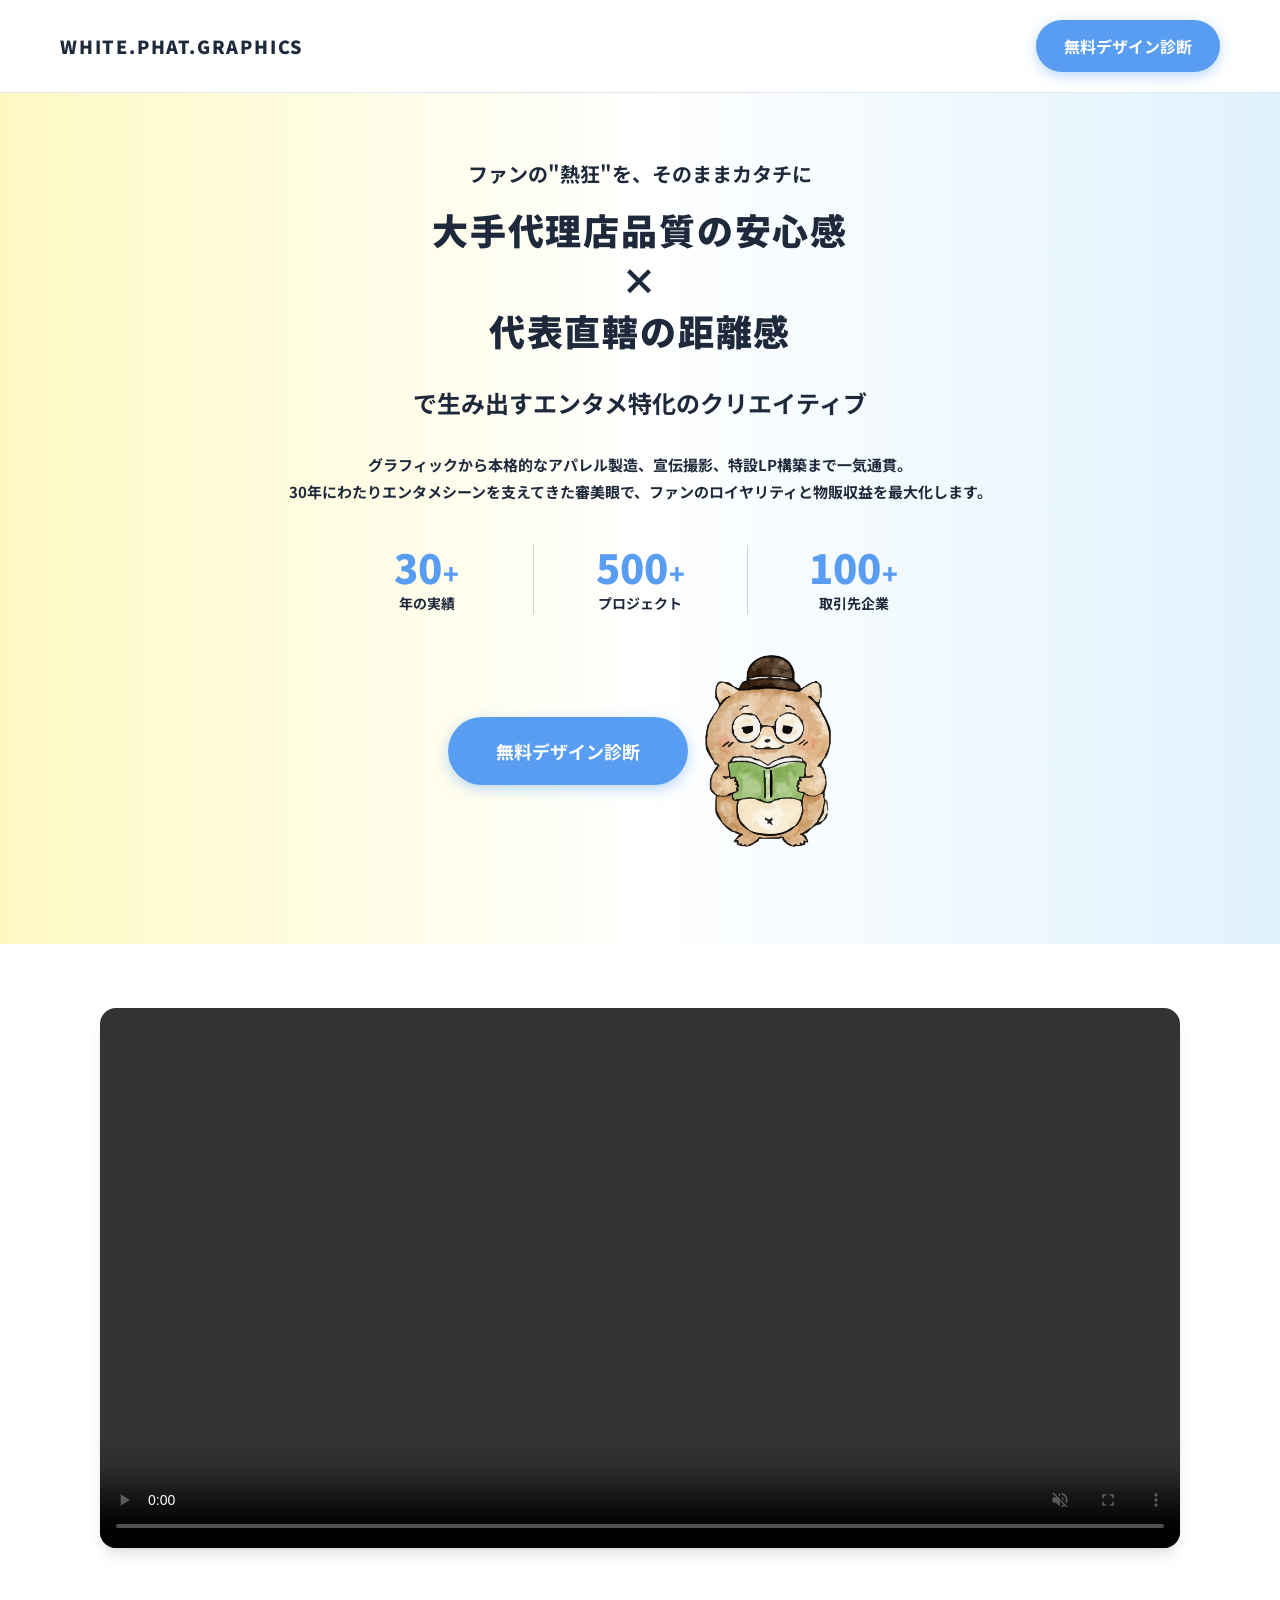
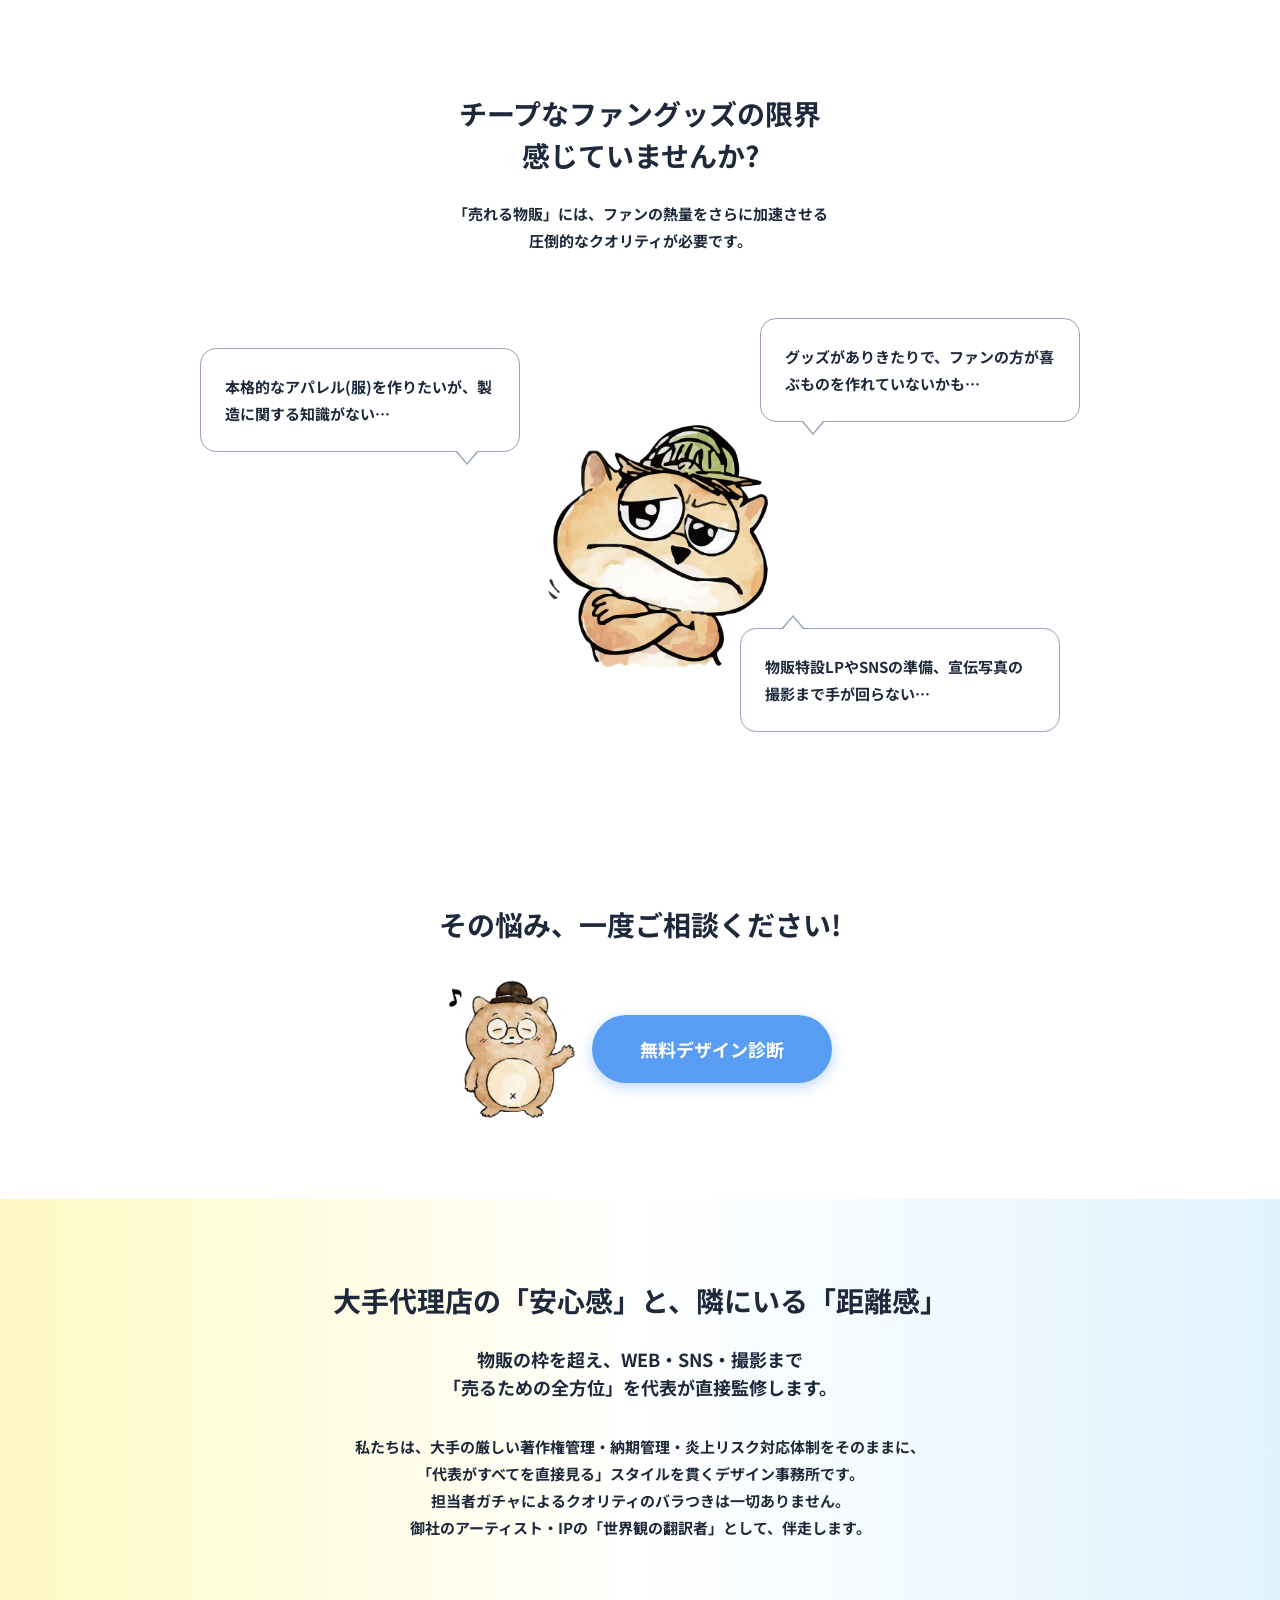
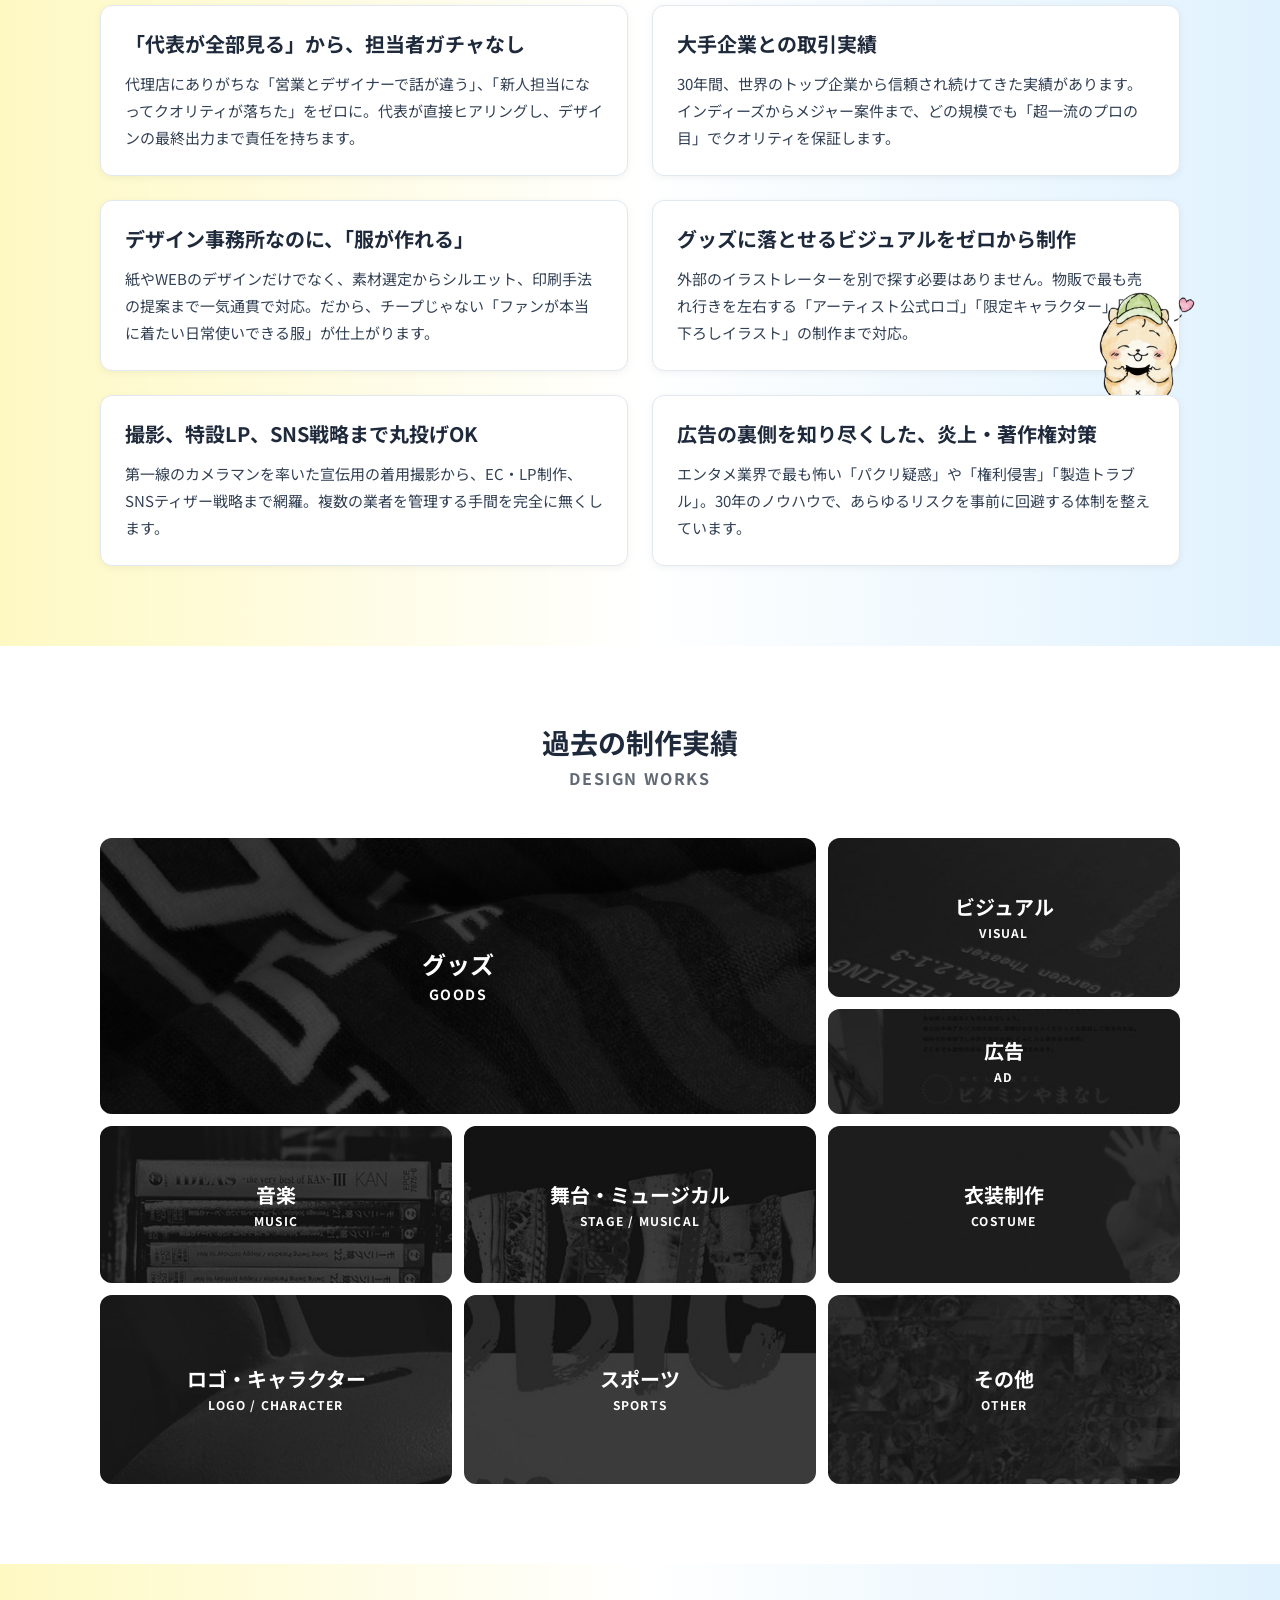
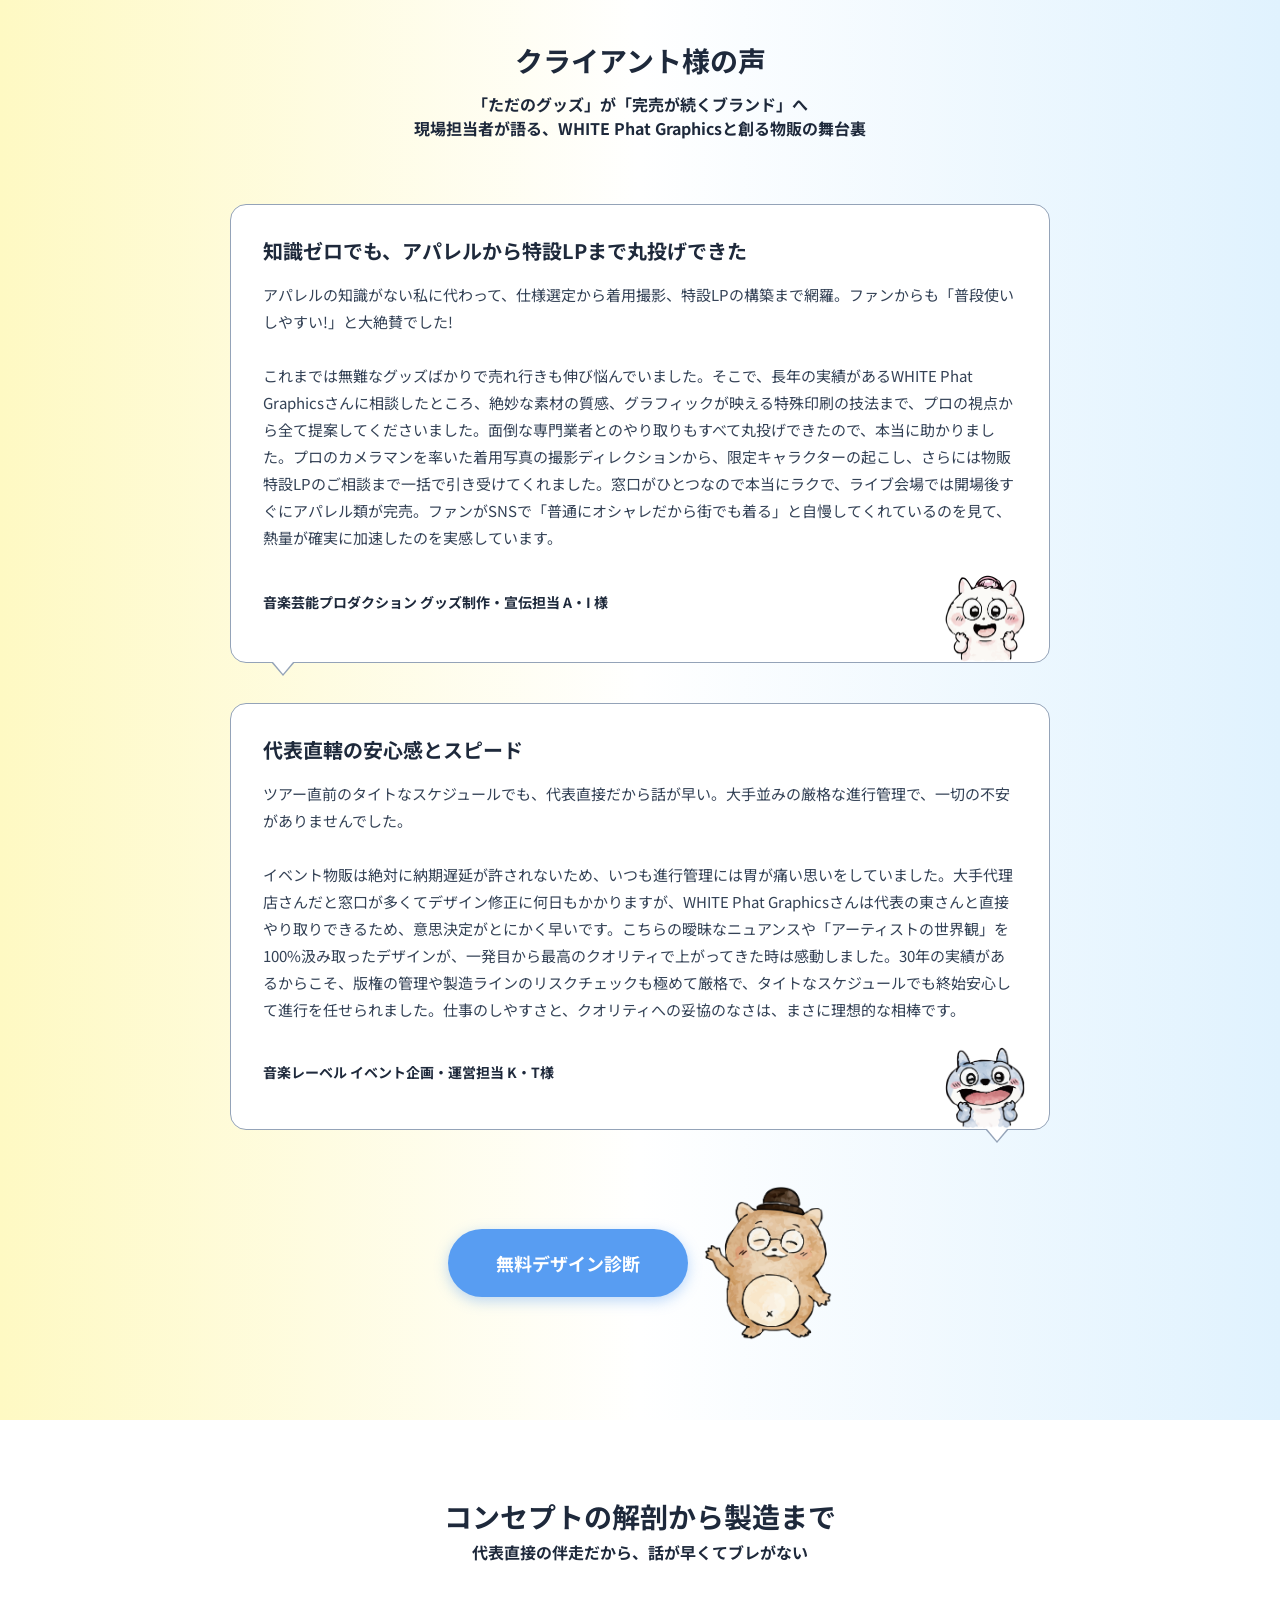
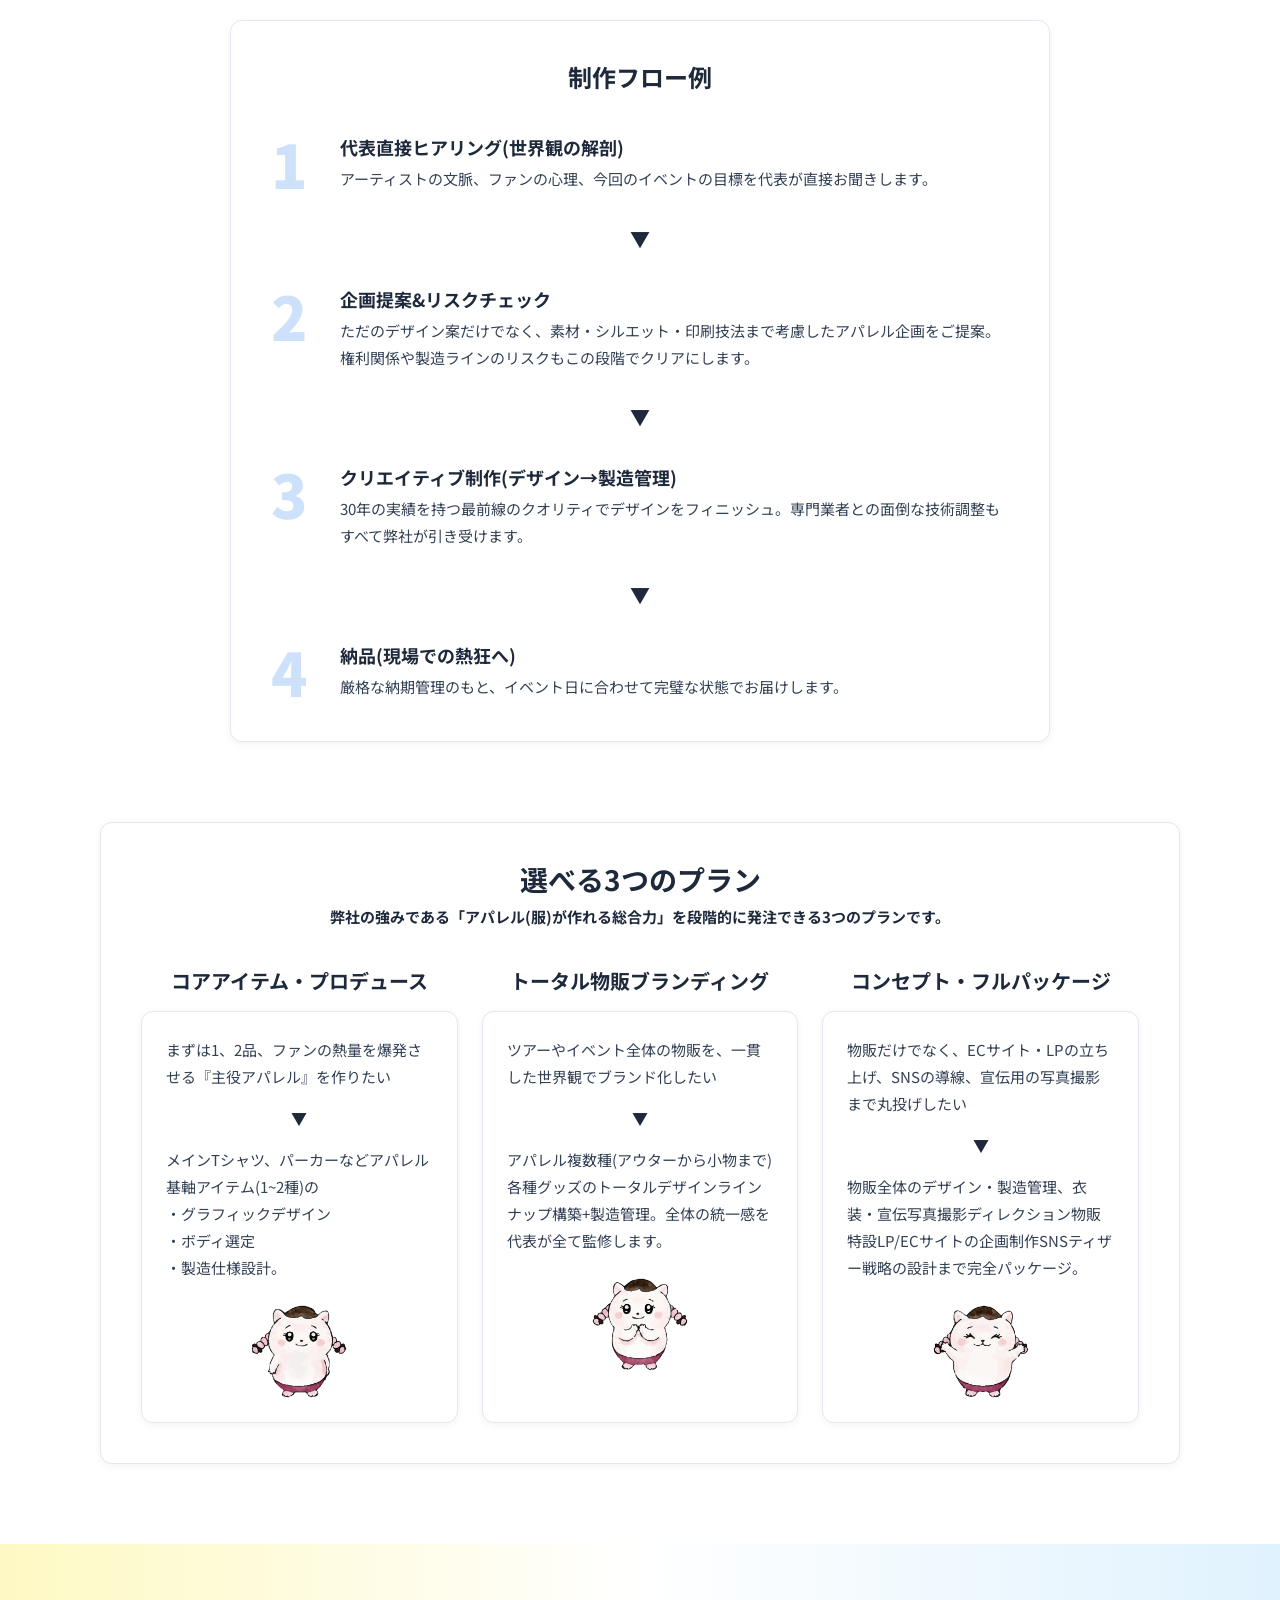
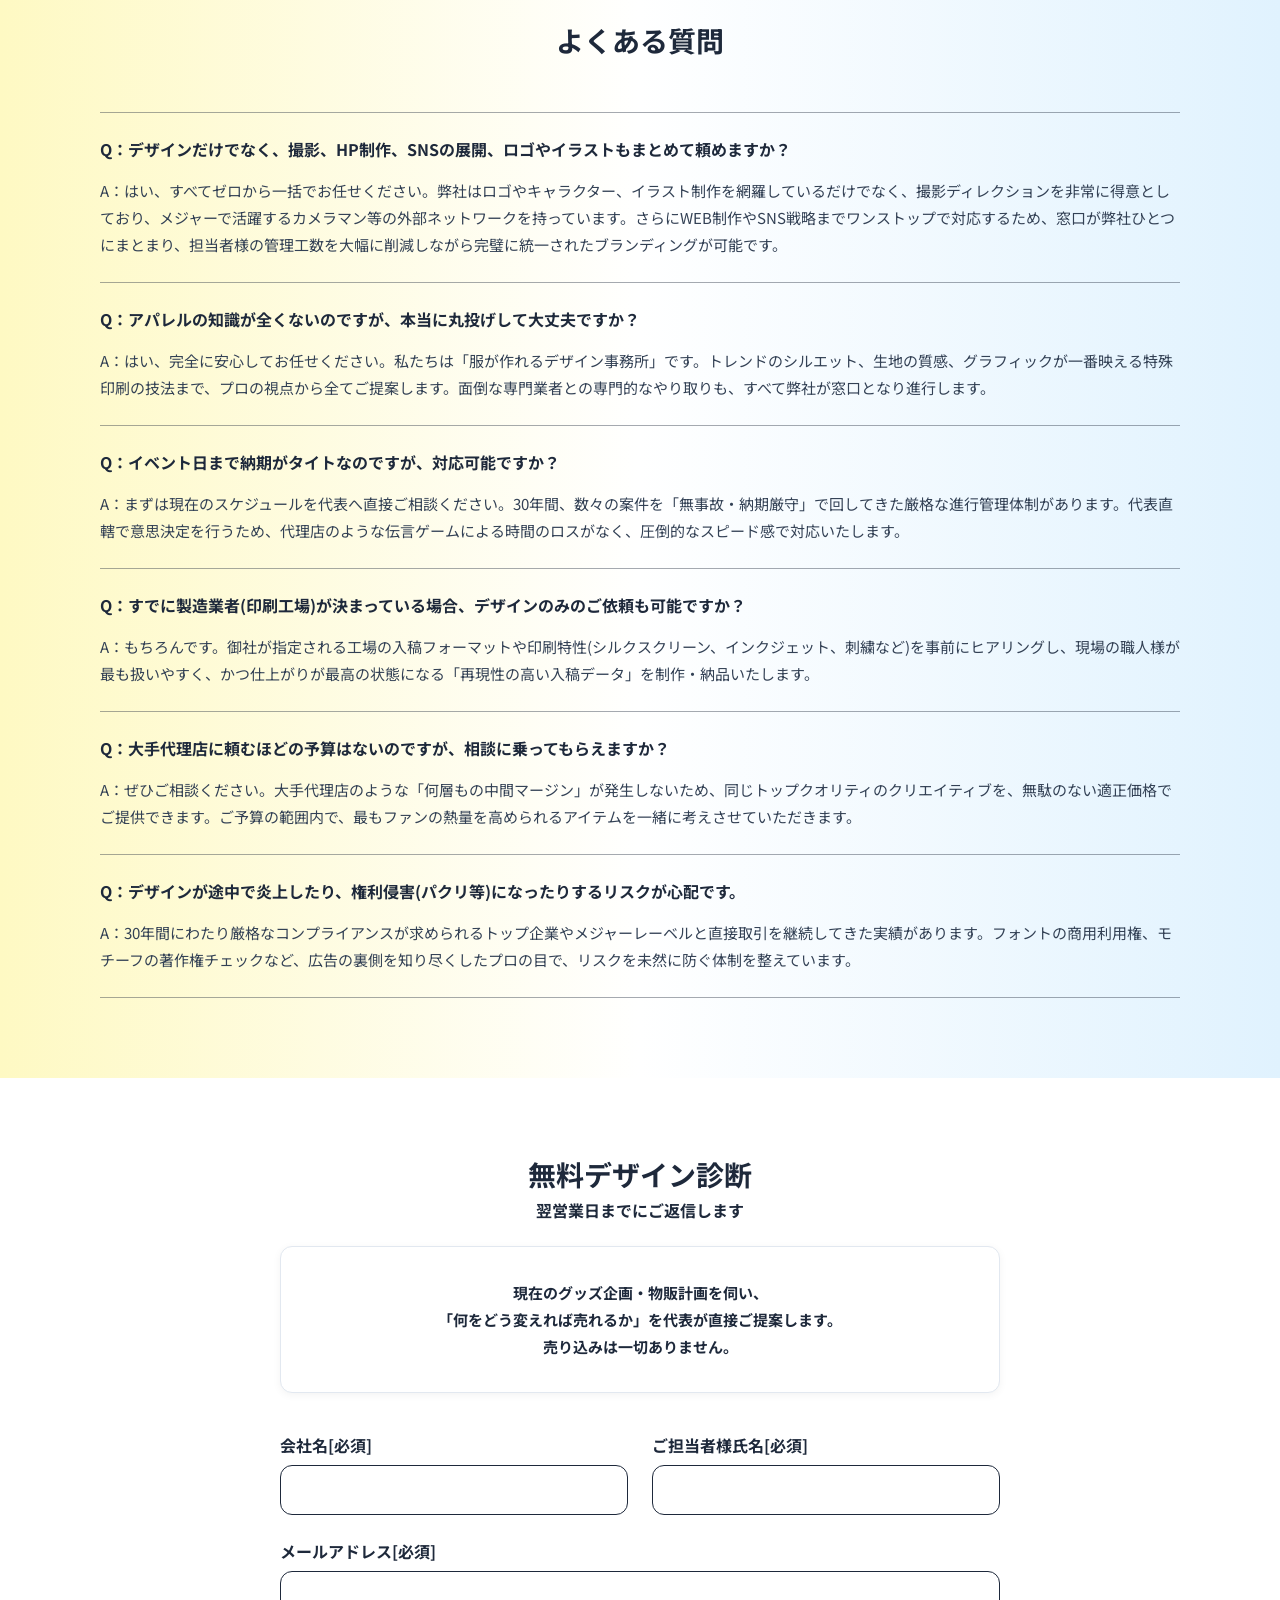
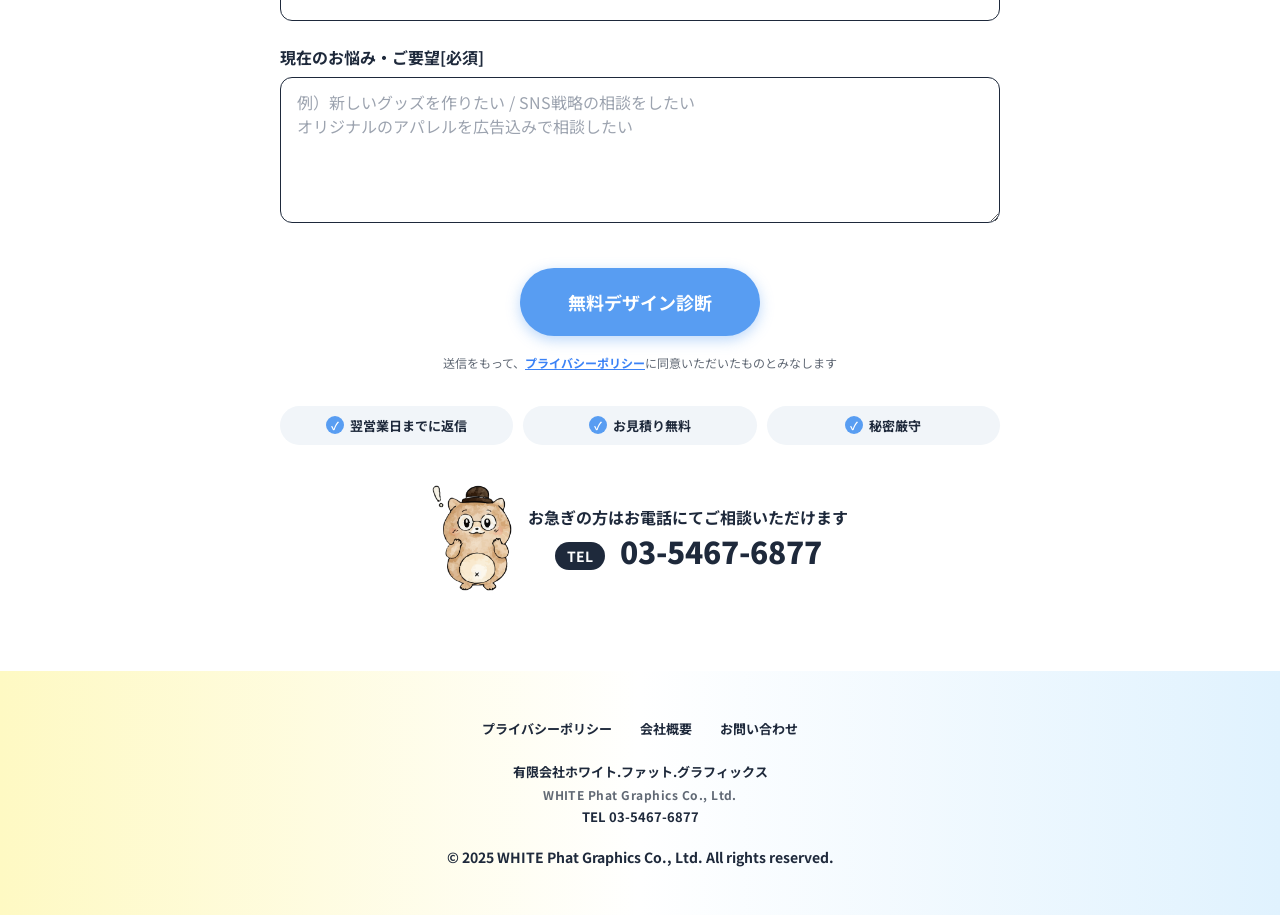
==== commit 97397463: "fix: GA4の測定IDをG-PZ3BWMFMLLに変更 Co-Authored-By: Claude Opus 5 <noreply@anthropic.com>" ====
--- a/index.html
+++ b/index.html
@@ -5,13 +5,13 @@
 <meta name="viewport" content="width=device-width, initial-scale=1.0">
 
 <!-- Google tag (gtag.js) -->
-<script async src="https://www.googletagmanager.com/gtag/js?id=G-90W8Z9QZ5W"></script>
+<script async src="https://www.googletagmanager.com/gtag/js?id=G-PZ3BWMFMLL"></script>
 <script>
   window.dataLayer = window.dataLayer || [];
   function gtag(){dataLayer.push(arguments);}
   gtag('js', new Date());
 
-  gtag('config', 'G-90W8Z9QZ5W');
+  gtag('config', 'G-PZ3BWMFMLL');
   gtag('config', 'AW-18444491609');
 </script>
 
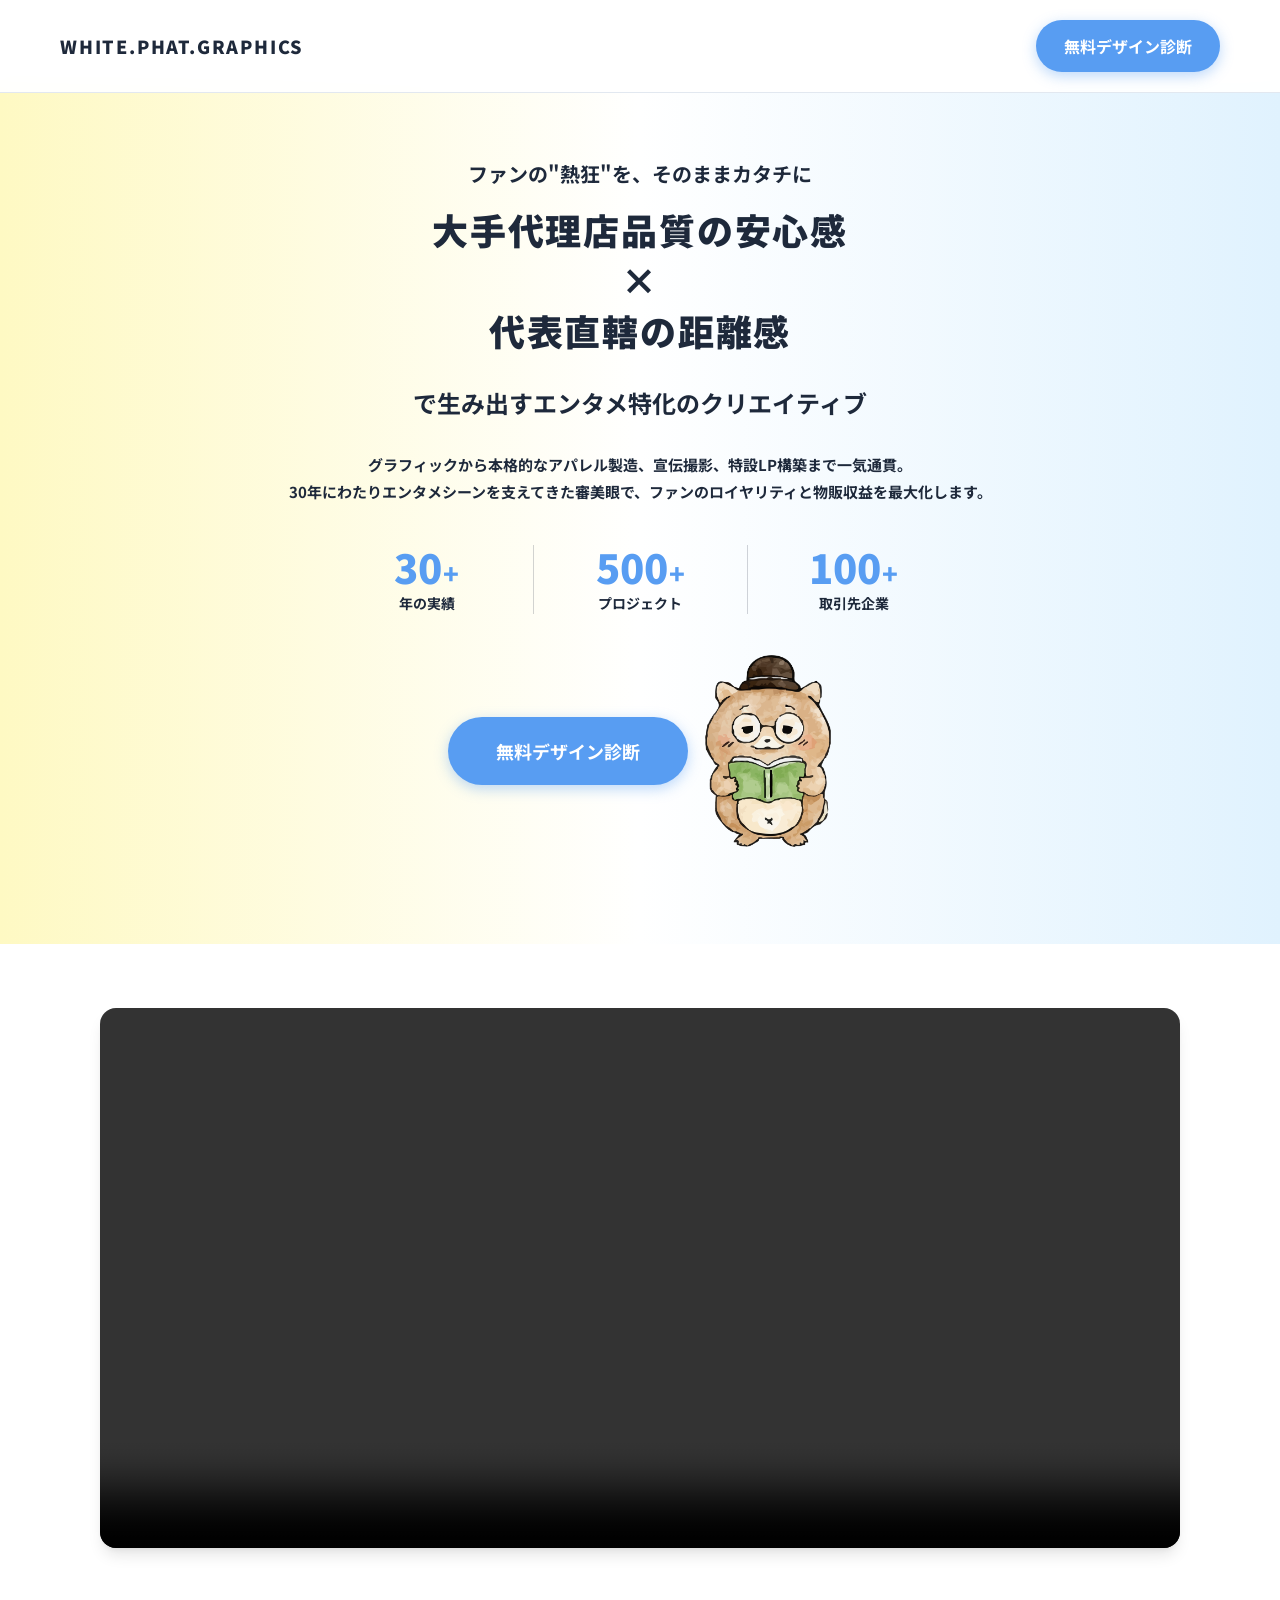
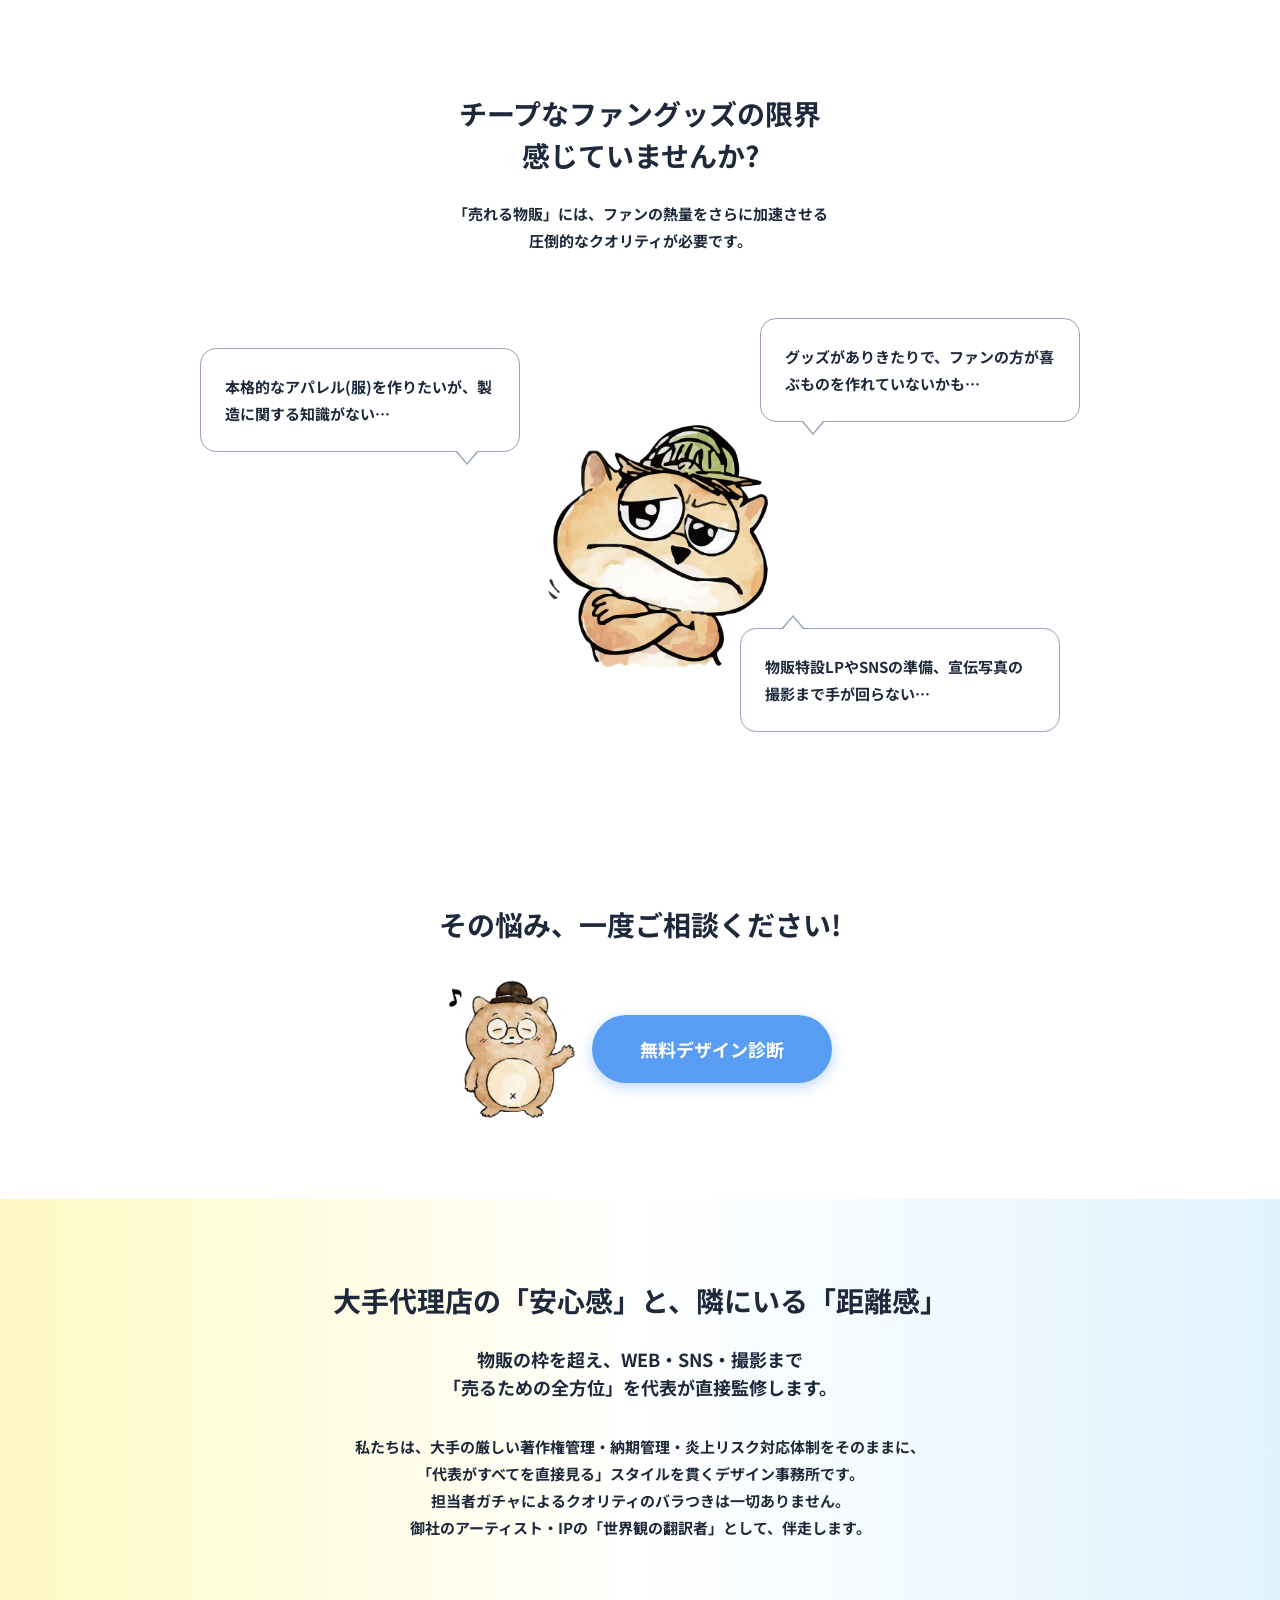
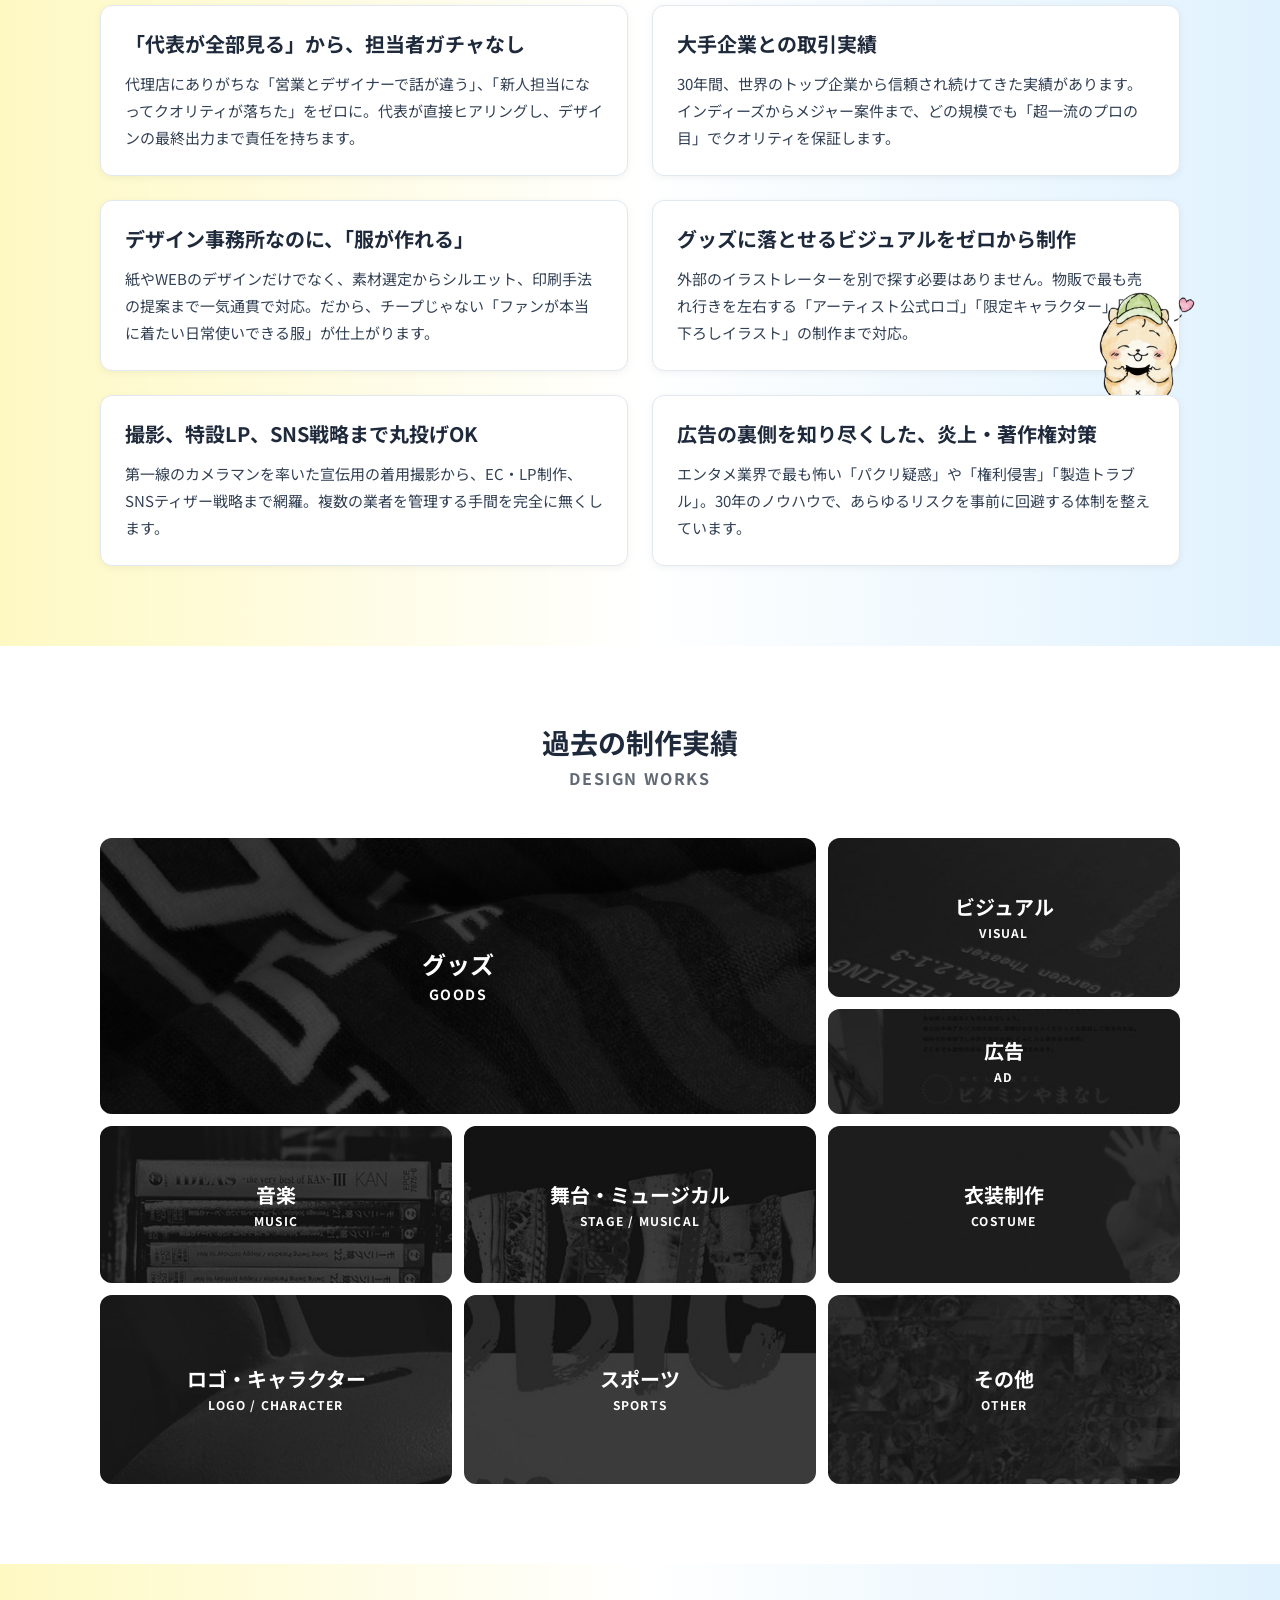
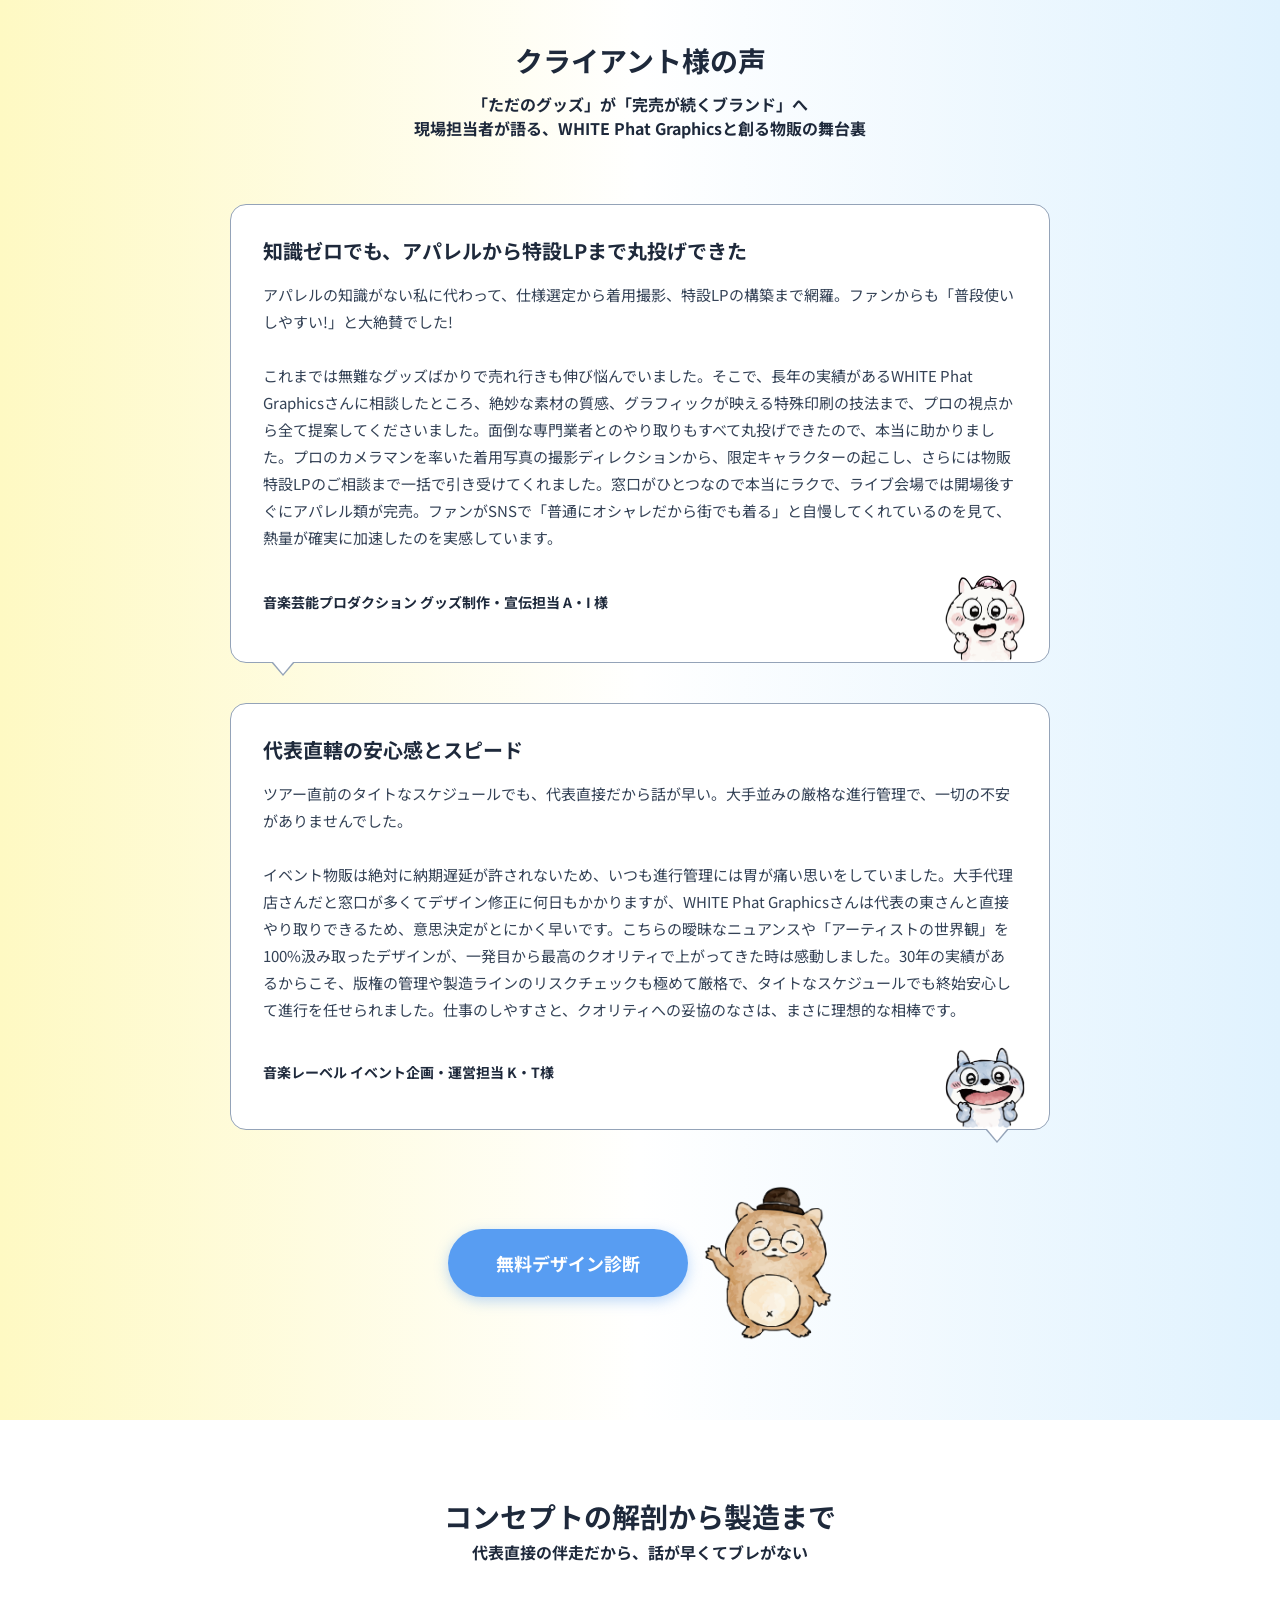
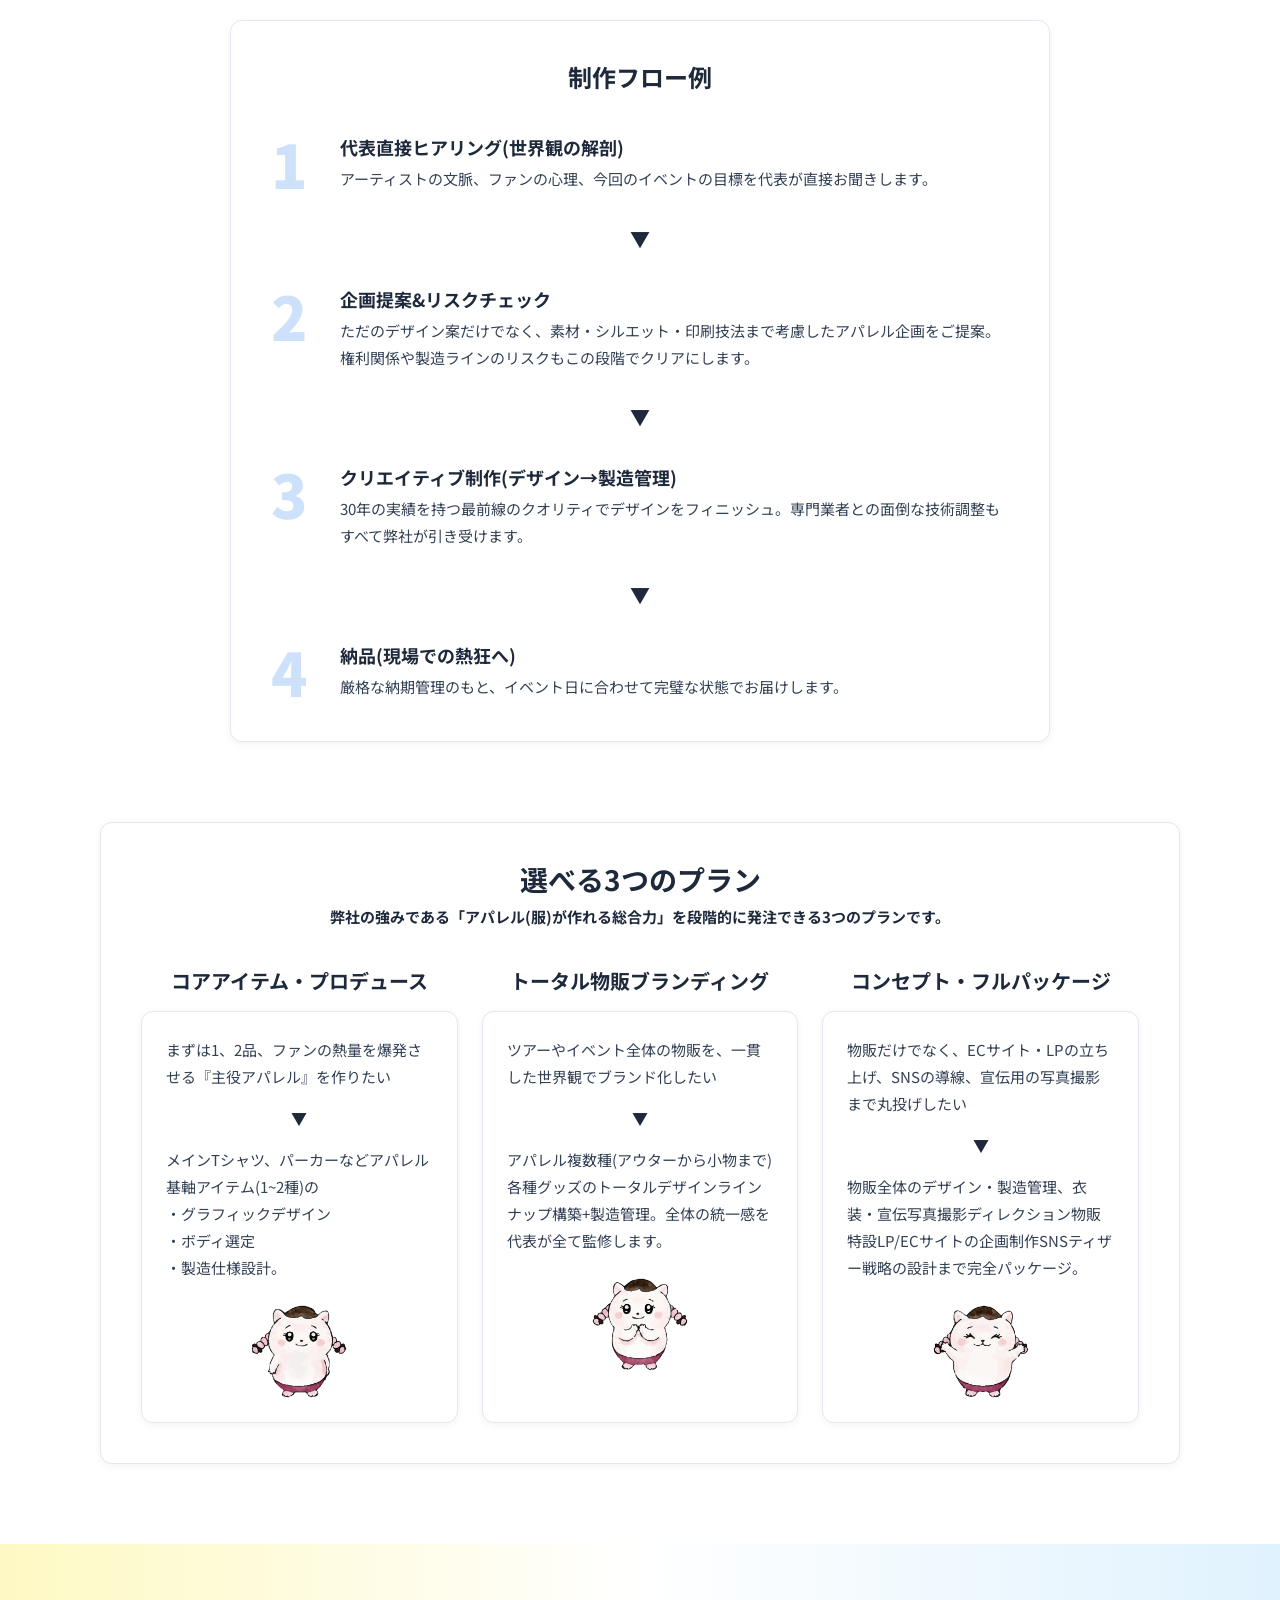
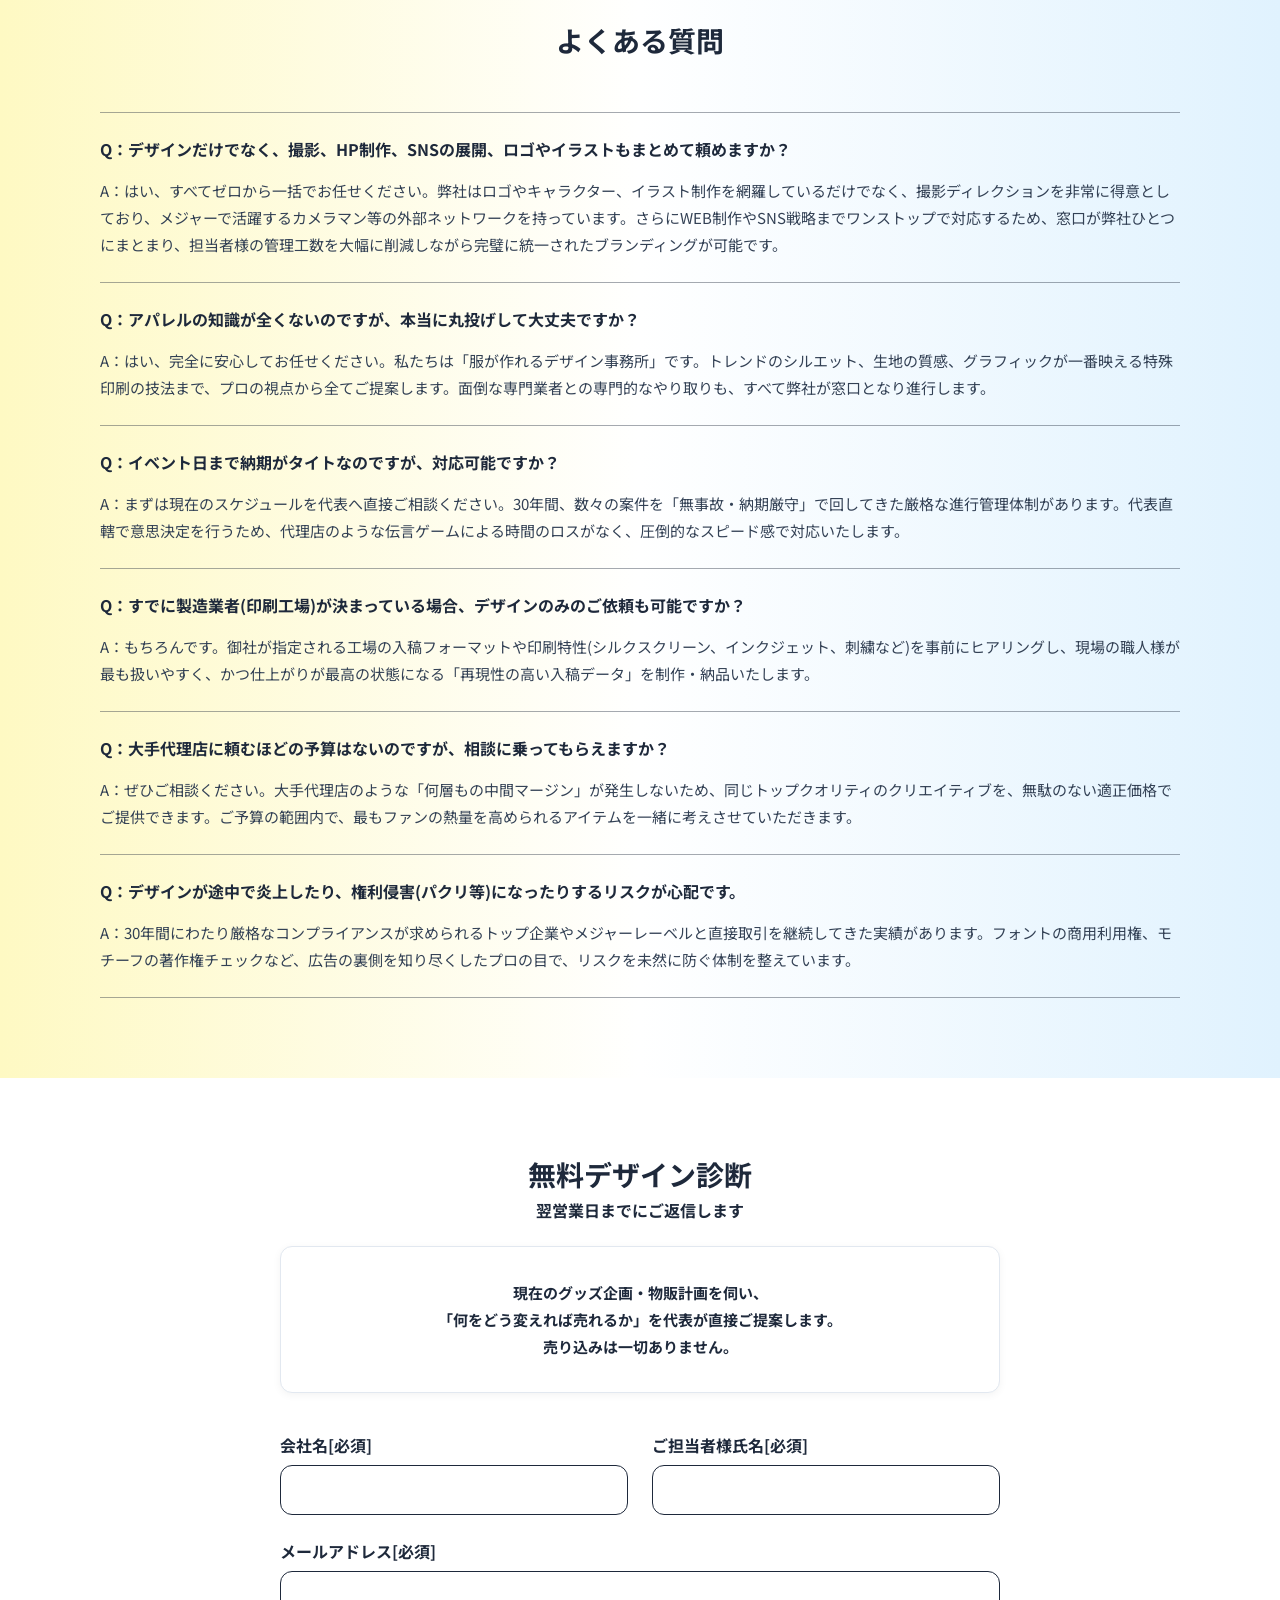
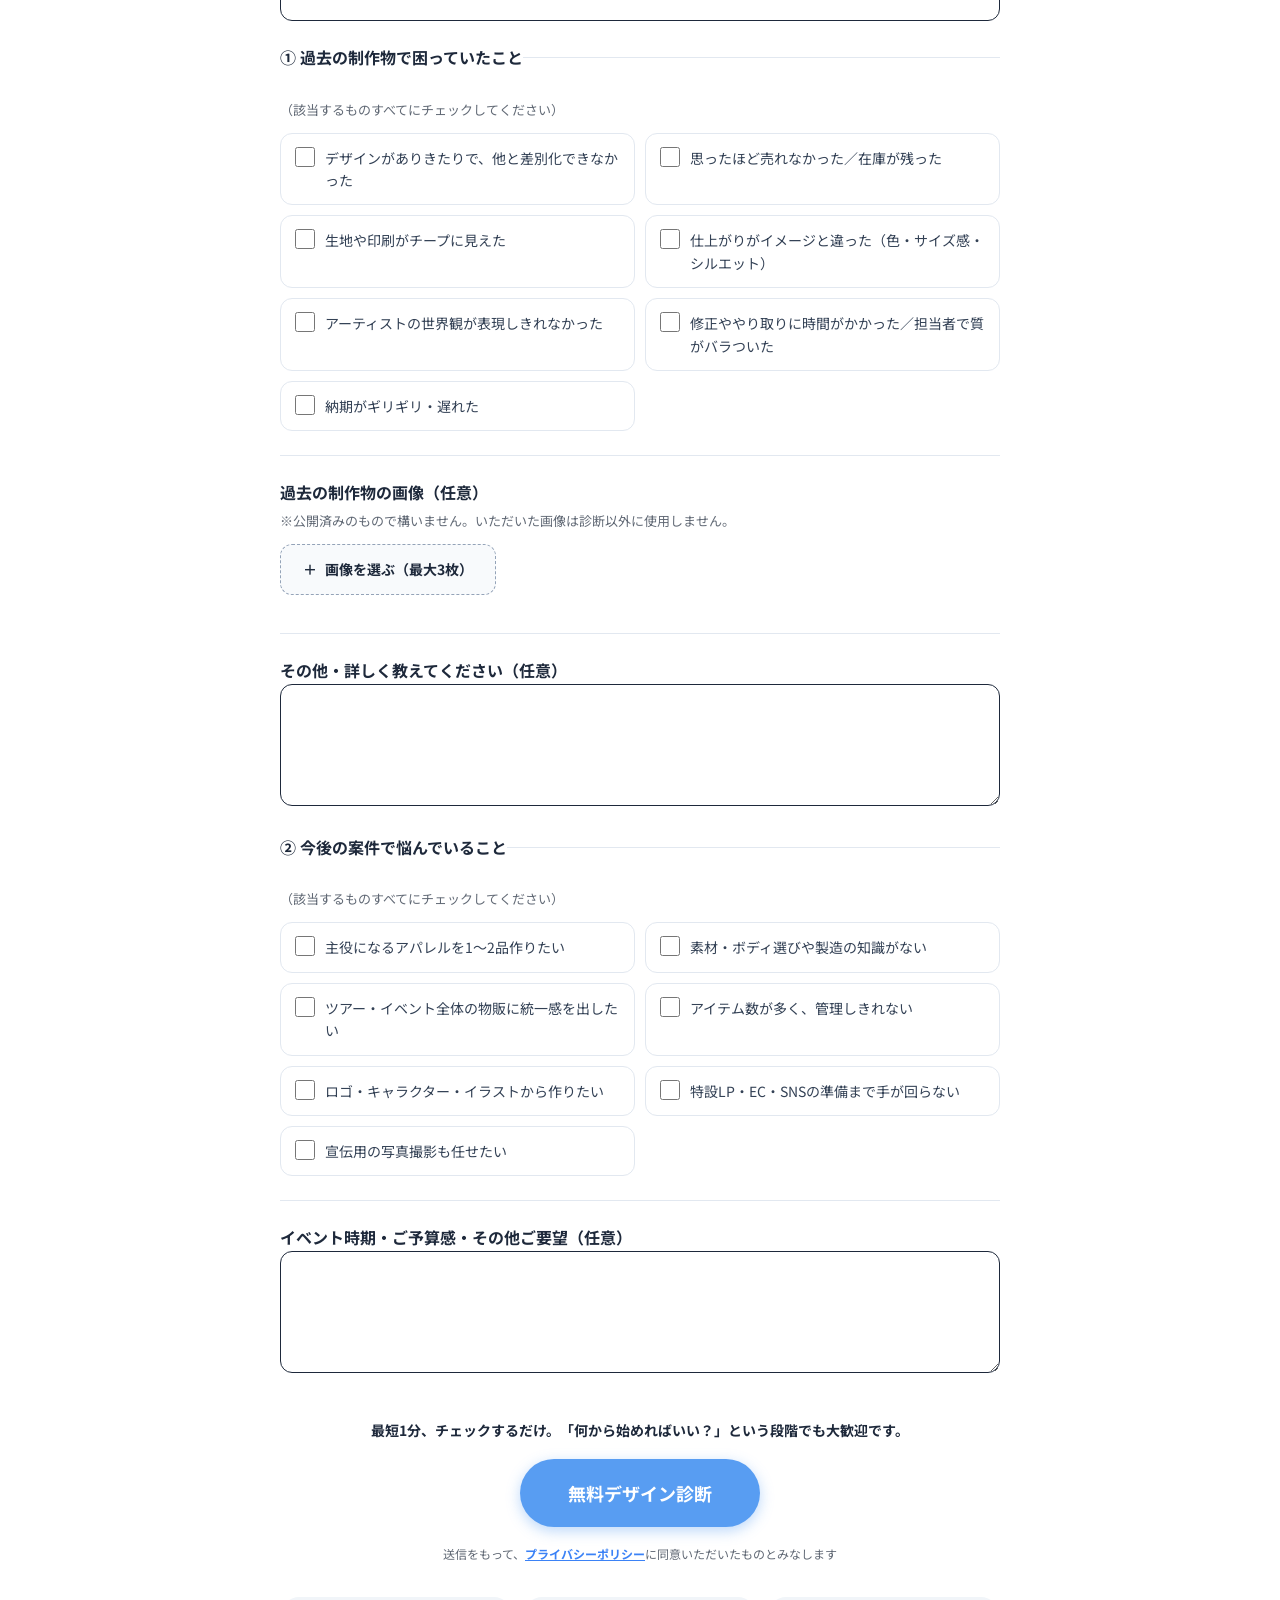
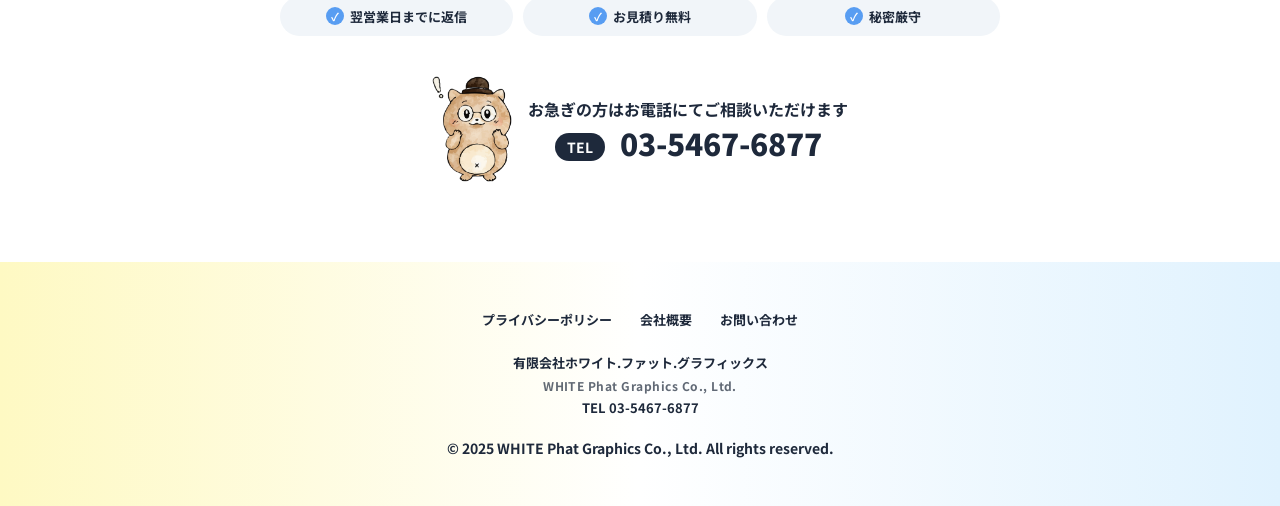
==== commit f3c0c47b: "feat: 問い合わせフォームを改修(チェック2グループ・画像添付・自由記入2つ)／届け先の複数指定に対応 Co-Authored-By: Claude Opus 5 <noreply@anthrop" ====
--- a/index.html
+++ b/index.html
@@ -163,6 +163,94 @@
     .stat-num { font-size: 40px; }
     .stat-label { font-size: 14px; }
   }
+
+  /* ===== フォーム: グループ見出し・チェック項目 ===== */
+  .form-block { border-top: 1px solid #E2E8F0; padding-top: 24px; }
+  .form-legend { font-size: 15px; font-weight: 700; line-height: 1.6; color: #1E293B; }
+  .form-note { margin-top: 4px; font-size: 12px; line-height: 1.7; color: rgba(30, 41, 59, 0.7); }
+  .check-grid { display: grid; grid-template-columns: 1fr; gap: 8px; margin-top: 12px; }
+  .check-item {
+    display: flex;
+    align-items: flex-start;
+    gap: 10px;
+    padding: 13px 14px;
+    border: 1px solid #E2E8F0;
+    border-radius: 12px;
+    background-color: #FFFFFF;
+    cursor: pointer;
+    transition: border-color 0.2s ease, background-color 0.2s ease;
+  }
+  .check-item:hover { border-color: #589DF2; }
+  .check-item.is-checked { border-color: #589DF2; background-color: #F0F7FF; }
+  .check-item input[type="checkbox"] {
+    width: 20px; height: 20px; margin: 0;
+    flex-shrink: 0;
+    accent-color: #589DF2;
+    cursor: pointer;
+  }
+  .check-item span { font-size: 13px; line-height: 1.6; color: #334155; }
+  @media (min-width: 768px) {
+    .check-grid { grid-template-columns: 1fr 1fr; gap: 10px; }
+    .form-legend { font-size: 16px; }
+    .form-note { font-size: 13px; }
+    .check-item span { font-size: 14px; }
+  }
+
+  /* ===== フォーム: 画像添付 ===== */
+  .file-input {
+    position: absolute; width: 1px; height: 1px;
+    padding: 0; margin: -1px; overflow: hidden;
+    clip: rect(0 0 0 0); white-space: nowrap; border: 0;
+  }
+  .file-btn {
+    display: inline-flex;
+    align-items: center;
+    gap: 8px;
+    margin-top: 12px;
+    padding: 14px 22px;
+    border: 1px dashed #94A3B8;
+    border-radius: 12px;
+    background-color: #F8FAFC;
+    font-size: 14px;
+    font-weight: 700;
+    color: #1E293B;
+    cursor: pointer;
+    transition: border-color 0.2s ease, background-color 0.2s ease;
+  }
+  .file-btn:hover { border-color: #589DF2; background-color: #F0F7FF; }
+  .file-input:focus-visible + .file-btn { border-color: #589DF2; box-shadow: 0 0 0 3px rgba(88,157,242,0.4); }
+  .thumb-list { display: flex; flex-wrap: wrap; gap: 14px; margin-top: 14px; }
+  .thumb { position: relative; width: 96px; }
+  .thumb img {
+    display: block; width: 96px; height: 96px;
+    object-fit: cover; border-radius: 10px; border: 1px solid #E2E8F0;
+  }
+  .thumb-name {
+    margin-top: 4px; font-size: 10px; line-height: 1.4;
+    color: rgba(30, 41, 59, 0.6); word-break: break-all;
+  }
+  .thumb-remove {
+    position: absolute; top: -9px; right: -9px;
+    width: 28px; height: 28px;
+    display: flex; align-items: center; justify-content: center;
+    border: 2px solid #FFFFFF; border-radius: 9999px;
+    background-color: #1E293B; color: #FFFFFF;
+    font-size: 15px; line-height: 1; cursor: pointer;
+  }
+  .thumb-remove:hover { background-color: #DC2626; }
+  .file-msg { margin-top: 10px; font-size: 12px; line-height: 1.7; }
+  .file-msg.is-error { color: #DC2626; font-weight: 700; }
+  .file-msg.is-info { color: rgba(30, 41, 59, 0.7); }
+
+  /* ===== 送信ボタン上の案内文 ===== */
+  .form-lead {
+    margin-bottom: 16px;
+    font-size: 13px;
+    line-height: 1.8;
+    font-weight: 700;
+    color: #1E293B;
+  }
+  @media (min-width: 768px) { .form-lead { font-size: 14px; } }
 
   /* ===== 送信ボタン下のプライバシーポリシー同意文 ===== */
   .form-privacy-note {
@@ -737,12 +825,66 @@
         <input id="field-email" name="email" type="email" required class="w-full rounded-xl border border-brand-navy px-4 py-3 text-sm md:text-base focus:outline-none focus:ring-2 focus:ring-brand-blue">
         <p class="field-error hidden text-xs text-red-600 mt-1">正しいメールアドレスをご入力ください。</p>
       </div>
-      <div>
-        <label for="field-message" class="block text-sm md:text-base font-bold text-brand-navy mb-2">現在のお悩み・ご要望[必須]</label>
-        <textarea id="field-message" name="message" required rows="5" placeholder="例）新しいグッズを作りたい / SNS戦略の相談をしたい&#10;オリジナルのアパレルを広告込みで相談したい" class="w-full rounded-xl border border-brand-navy px-4 py-3 text-sm md:text-base leading-[1.8] focus:outline-none focus:ring-2 focus:ring-brand-blue"></textarea>
-        <p class="field-error hidden text-xs text-red-600 mt-1">お悩み・ご要望をご入力ください。</p>
-      </div>
+      <!-- ① 過去の制作物で困っていたこと(複数選択可・任意) -->
+      <fieldset class="form-block">
+        <legend class="form-legend">① 過去の制作物で困っていたこと</legend>
+        <p class="form-note">（該当するものすべてにチェックしてください）</p>
+        <div class="check-grid">
+          <label class="check-item"><input type="checkbox" name="past" value="デザインがありきたりで、他と差別化できなかった"><span>デザインがありきたりで、他と差別化できなかった</span></label>
+          <label class="check-item"><input type="checkbox" name="past" value="思ったほど売れなかった／在庫が残った"><span>思ったほど売れなかった／在庫が残った</span></label>
+          <label class="check-item"><input type="checkbox" name="past" value="生地や印刷がチープに見えた"><span>生地や印刷がチープに見えた</span></label>
+          <label class="check-item"><input type="checkbox" name="past" value="仕上がりがイメージと違った（色・サイズ感・シルエット）"><span>仕上がりがイメージと違った（色・サイズ感・シルエット）</span></label>
+          <label class="check-item"><input type="checkbox" name="past" value="アーティストの世界観が表現しきれなかった"><span>アーティストの世界観が表現しきれなかった</span></label>
+          <label class="check-item"><input type="checkbox" name="past" value="修正ややり取りに時間がかかった／担当者で質がバラついた"><span>修正ややり取りに時間がかかった／担当者で質がバラついた</span></label>
+          <label class="check-item"><input type="checkbox" name="past" value="納期がギリギリ・遅れた"><span>納期がギリギリ・遅れた</span></label>
+        </div>
+      </fieldset>
+
+      <!-- 過去の制作物の画像(任意・最大3枚) -->
+      <div class="form-block">
+        <p class="form-legend">過去の制作物の画像（任意）</p>
+        <p class="form-note">※公開済みのもので構いません。いただいた画像は診断以外に使用しません。</p>
+        <input id="field-images" name="images" type="file" accept="image/*" multiple class="file-input">
+        <label for="field-images" class="file-btn">
+          <span aria-hidden="true">＋</span>画像を選ぶ（最大3枚）
+        </label>
+        <div id="image-previews" class="thumb-list"></div>
+        <p id="image-msg" class="file-msg hidden" role="status" aria-live="polite"></p>
+      </div>
+
+      <!-- 自由記入① -->
+      <div class="form-block">
+        <label for="field-detail" class="form-legend block">その他・詳しく教えてください（任意）</label>
+        <textarea id="field-detail" name="detail" rows="4" class="w-full rounded-xl border border-brand-navy px-4 py-3 text-sm md:text-base leading-[1.8] focus:outline-none focus:ring-2 focus:ring-brand-blue mt-3"></textarea>
+      </div>
+
+      <!-- ② 今後の案件で悩んでいること(複数選択可・任意) -->
+      <fieldset class="form-block">
+        <legend class="form-legend">② 今後の案件で悩んでいること</legend>
+        <p class="form-note">（該当するものすべてにチェックしてください）</p>
+        <div class="check-grid">
+          <label class="check-item"><input type="checkbox" name="future" value="主役になるアパレルを1〜2品作りたい"><span>主役になるアパレルを1〜2品作りたい</span></label>
+          <label class="check-item"><input type="checkbox" name="future" value="素材・ボディ選びや製造の知識がない"><span>素材・ボディ選びや製造の知識がない</span></label>
+          <label class="check-item"><input type="checkbox" name="future" value="ツアー・イベント全体の物販に統一感を出したい"><span>ツアー・イベント全体の物販に統一感を出したい</span></label>
+          <label class="check-item"><input type="checkbox" name="future" value="アイテム数が多く、管理しきれない"><span>アイテム数が多く、管理しきれない</span></label>
+          <label class="check-item"><input type="checkbox" name="future" value="ロゴ・キャラクター・イラストから作りたい"><span>ロゴ・キャラクター・イラストから作りたい</span></label>
+          <label class="check-item"><input type="checkbox" name="future" value="特設LP・EC・SNSの準備まで手が回らない"><span>特設LP・EC・SNSの準備まで手が回らない</span></label>
+          <label class="check-item"><input type="checkbox" name="future" value="宣伝用の写真撮影も任せたい"><span>宣伝用の写真撮影も任せたい</span></label>
+        </div>
+      </fieldset>
+
+      <!-- 自由記入② -->
+      <div class="form-block">
+        <label for="field-request" class="form-legend block">イベント時期・ご予算感・その他ご要望（任意）</label>
+        <textarea id="field-request" name="request" rows="4" class="w-full rounded-xl border border-brand-navy px-4 py-3 text-sm md:text-base leading-[1.8] focus:outline-none focus:ring-2 focus:ring-brand-blue mt-3"></textarea>
+      </div>
+
       <div class="pt-4 text-center">
+        <p class="form-lead">
+          <span class="inline-block">最短1分、チェックするだけ。</span
+          ><span class="inline-block">「何から始めればいい？」という段階でも</span
+          ><span class="inline-block">大歓迎です。</span>
+        </p>
         <button type="submit" class="btn-cta text-white text-base md:text-lg font-bold px-8 py-4 md:px-12 md:py-5">
           無料デザイン診断
         </button>
@@ -810,7 +952,12 @@
   const formStatus = document.getElementById('form-status');
 
   if (contactForm) {
-    contactForm.querySelectorAll('input, textarea').forEach((field) => {
+    // 必須はこの3項目のみ。チェック項目・画像・自由記入欄はすべて任意。
+    const requiredFields = ['field-company', 'field-name', 'field-email']
+      .map((id) => document.getElementById(id))
+      .filter(Boolean);
+
+    requiredFields.forEach((field) => {
       field.addEventListener('input', () => {
         const errorEl = field.closest('div').querySelector('.field-error');
         if (field.checkValidity()) {
@@ -820,12 +967,181 @@
       });
     });
 
+    // --- チェック項目: 選択中の見た目を切り替える ---
+    contactForm.querySelectorAll('.check-item input[type="checkbox"]').forEach((box) => {
+      const toggle = () => box.closest('.check-item').classList.toggle('is-checked', box.checked);
+      box.addEventListener('change', toggle);
+      toggle();
+    });
+
+    // --- 画像添付: 最大3枚 / 送信前に自動縮小 ---
+    // 生地の質感や印刷の細部を確認できるよう、画質はできるだけ高く保つ。
+    // 合計容量の上限内で、枚数に応じて1枚あたりの持ち分を配分する
+    // (1枚だけなら、その1枚に容量を多く使える)。
+    const MAX_FILES = 3;
+    const BASE_EDGE = 2400;                  // 長辺の基準(これ以上は拡大しない)
+    const EDGE_STEPS = [2400, 2200, 2000, 1800, 1600];
+    const QUALITY_STEPS = [0.90, 0.88, 0.86, 0.84, 0.82, 0.78, 0.74];
+    // 添付の合計上限(実データ量)。送信経路の上限4.5MBに対し、
+    // 通信時の膨らみ(約1.33倍)を見込んでも余裕が残る値にしている。
+    const TOTAL_BUDGET = 2.8 * 1024 * 1024;
+
+    const fileInput = document.getElementById('field-images');
+    const previewWrap = document.getElementById('image-previews');
+    const imageMsg = document.getElementById('image-msg');
+    let picked = []; // { id, file, filename, base64, bytes, dataUrl, w, h, quality }
+    let imageSeq = 0;   // 取り消し時に対象を取り違えないための通し番号
+
+    const showMsg = (text, isError) => {
+      if (!text) { imageMsg.classList.add('hidden'); return; }
+      imageMsg.textContent = text;
+      imageMsg.classList.remove('hidden', 'is-error', 'is-info');
+      imageMsg.classList.add(isError ? 'is-error' : 'is-info');
+    };
+
+    const base64Bytes = (b64) => Math.ceil(b64.length * 3 / 4);
+    const toSize = (bytes) =>
+      bytes >= 1024 * 1024 ? `${(bytes / 1024 / 1024).toFixed(1)}MB` : `${Math.max(1, Math.round(bytes / 1024))}KB`;
+    const totalBytes = () => picked.reduce((sum, item) => sum + item.bytes, 0);
+
+    const loadImage = (file) => new Promise((resolve, reject) => {
+      const url = URL.createObjectURL(file);
+      const img = new Image();
+      img.onload = () => { URL.revokeObjectURL(url); resolve(img); };
+      img.onerror = () => { URL.revokeObjectURL(url); reject(new Error('decode failed')); };
+      img.src = url;
+    });
+
+    const canvas = document.createElement('canvas');
+    const ctx = canvas.getContext('2d');
+    const encode = (img, edge, quality) => {
+      const scale = Math.min(1, edge / Math.max(img.naturalWidth, img.naturalHeight));
+      const w = Math.max(1, Math.round(img.naturalWidth * scale));
+      const h = Math.max(1, Math.round(img.naturalHeight * scale));
+      canvas.width = w; canvas.height = h;
+      ctx.fillStyle = '#FFFFFF';
+      ctx.fillRect(0, 0, w, h);
+      ctx.drawImage(img, 0, 0, w, h);
+      const dataUrl = canvas.toDataURL('image/jpeg', quality);
+      const base64 = dataUrl.split(',')[1];
+      return { dataUrl, base64, bytes: base64Bytes(base64), w, h, quality };
+    };
+
+    // 持ち分に収まる範囲で、できるだけ大きく・高画質なものを選ぶ。
+    // まず長辺2400pxを保ったまま画質を下げ、それでも収まらなければ寸法を落とす。
+    const encodeWithinBudget = (img, budget) => {
+      let best = null;
+      for (const edge of EDGE_STEPS) {
+        for (const quality of QUALITY_STEPS) {
+          const out = encode(img, edge, quality);
+          if (out.bytes <= budget) return out;
+          if (!best || out.bytes < best.bytes) best = out;
+        }
+      }
+      return best; // どうしても収まらない場合は、いちばん小さくなったもの
+    };
+
+    // 枚数が変わると1枚あたりの持ち分も変わるため、毎回すべて作り直す
+    const rebuild = async () => {
+      let budget = Math.floor(TOTAL_BUDGET / Math.max(1, picked.length));
+      for (let attempt = 0; attempt < 3; attempt++) {
+        for (const item of picked) {
+          const img = await loadImage(item.file);
+          Object.assign(item, encodeWithinBudget(img, budget));
+        }
+        if (totalBytes() <= TOTAL_BUDGET) break;
+        budget = Math.floor(budget * 0.8); // 合計が超えたときだけ、さらに段階的に小さくする
+      }
+    };
+
+    const renderThumbs = () => {
+      previewWrap.innerHTML = '';
+      picked.forEach((item) => {
+        const box = document.createElement('div');
+        box.className = 'thumb';
+        const img = document.createElement('img');
+        img.src = item.dataUrl;
+        img.alt = item.filename;
+        const remove = document.createElement('button');
+        remove.type = 'button';
+        remove.className = 'thumb-remove';
+        remove.setAttribute('aria-label', item.filename + ' を取り消す');
+        remove.textContent = '×';
+        remove.addEventListener('click', async () => {
+          // 並び順は削除のたびにずれるため、固有IDで対象を探す
+          const at = picked.findIndex((x) => x.id === item.id);
+          if (at === -1) return;
+          picked.splice(at, 1);
+          showMsg('画像を調整しています…', false);
+          await rebuild();          // 残りの画像に容量を配分し直す
+          renderThumbs();
+          showMsg(picked.length ? summary() : '', false);
+        });
+        const name = document.createElement('p');
+        name.className = 'thumb-name';
+        name.textContent = item.filename;
+        box.append(img, remove, name);
+        previewWrap.appendChild(box);
+      });
+    };
+
+    const summary = () =>
+      `${picked.length}枚を添付します（合計 約${toSize(totalBytes())}／${picked.map((i) => `${i.w}×${i.h}px`).join('、')}）。`;
+
+    if (fileInput) {
+      fileInput.addEventListener('change', async () => {
+        const files = Array.from(fileInput.files || []);
+        fileInput.value = ''; // 同じ写真を選び直せるようにする
+        if (!files.length) return;
+
+        if (picked.length >= MAX_FILES) {
+          showMsg(`画像は${MAX_FILES}枚までです。追加するには、いま選んでいる画像を取り消してください。`, true);
+          return;
+        }
+
+        showMsg('画像を読み込んでいます…', false);
+        let skippedType = 0;   // 画像ではない
+        let skippedCount = 0;  // 3枚の上限を超えた
+        let skippedBroken = 0; // 読み込めなかった
+
+        for (const file of files) {
+          if (picked.length >= MAX_FILES) { skippedCount++; continue; }
+          if (!file.type.startsWith('image/')) { skippedType++; continue; }
+          try {
+            await loadImage(file); // ここで読めるかどうかだけ確認する
+            picked.push({
+              id: ++imageSeq,
+              file,
+              filename: file.name.replace(/\.[^.]+$/, '').slice(0, 40) + '.jpg',
+              bytes: 0,
+            });
+          } catch {
+            skippedBroken++;
+          }
+        }
+
+        await rebuild();
+        renderThumbs();
+
+        const notes = [];
+        if (picked.length) notes.push(summary());
+        if (skippedType) notes.push(`画像ではないファイルが${skippedType}件あったため、除きました。`);
+        if (skippedBroken) notes.push(`読み込めない形式の画像が${skippedBroken}件あったため、除きました。別の画像でお試しください。`);
+        if (skippedCount) notes.push(`画像は${MAX_FILES}枚までのため、${skippedCount}件は追加できませんでした。`);
+        showMsg(notes.join(' '), Boolean(skippedType || skippedCount || skippedBroken));
+      });
+    }
+
+
+    const checkedValues = (name) =>
+      Array.from(contactForm.querySelectorAll(`input[name="${name}"]:checked`)).map((el) => el.value);
+
     contactForm.addEventListener('submit', (e) => {
       e.preventDefault();
       let isValid = true;
       let firstInvalid = null;
 
-      contactForm.querySelectorAll('input, textarea').forEach((field) => {
+      requiredFields.forEach((field) => {
         const errorEl = field.closest('div').querySelector('.field-error');
         if (!field.checkValidity()) {
           isValid = false;
@@ -855,7 +1171,11 @@
         company: contactForm.querySelector('#field-company').value.trim(),
         name: contactForm.querySelector('#field-name').value.trim(),
         email: contactForm.querySelector('#field-email').value.trim(),
-        message: contactForm.querySelector('#field-message').value.trim(),
+        past: checkedValues('past'),
+        future: checkedValues('future'),
+        detail: contactForm.querySelector('#field-detail').value.trim(),
+        request: contactForm.querySelector('#field-request').value.trim(),
+        images: picked.map((item) => ({ filename: item.filename, content: item.base64 })),
       };
 
       fetch('/api/contact', {
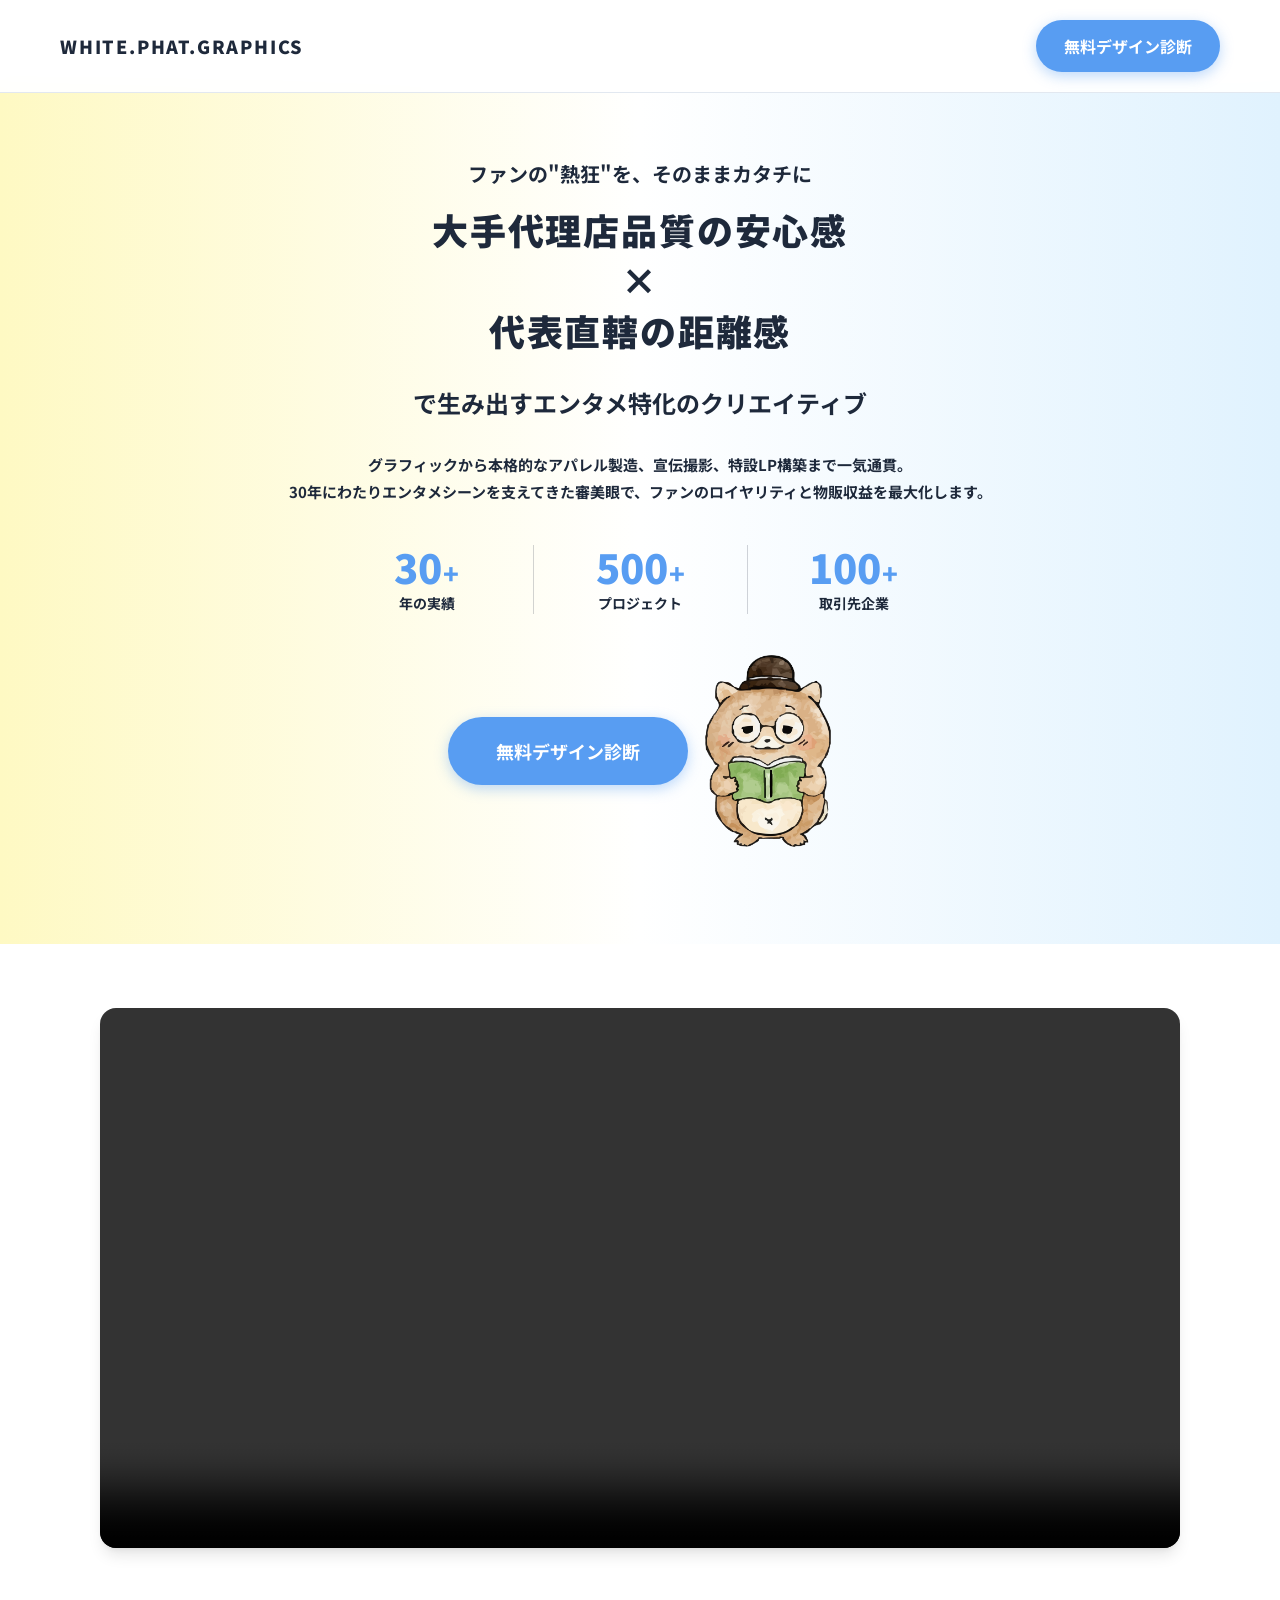
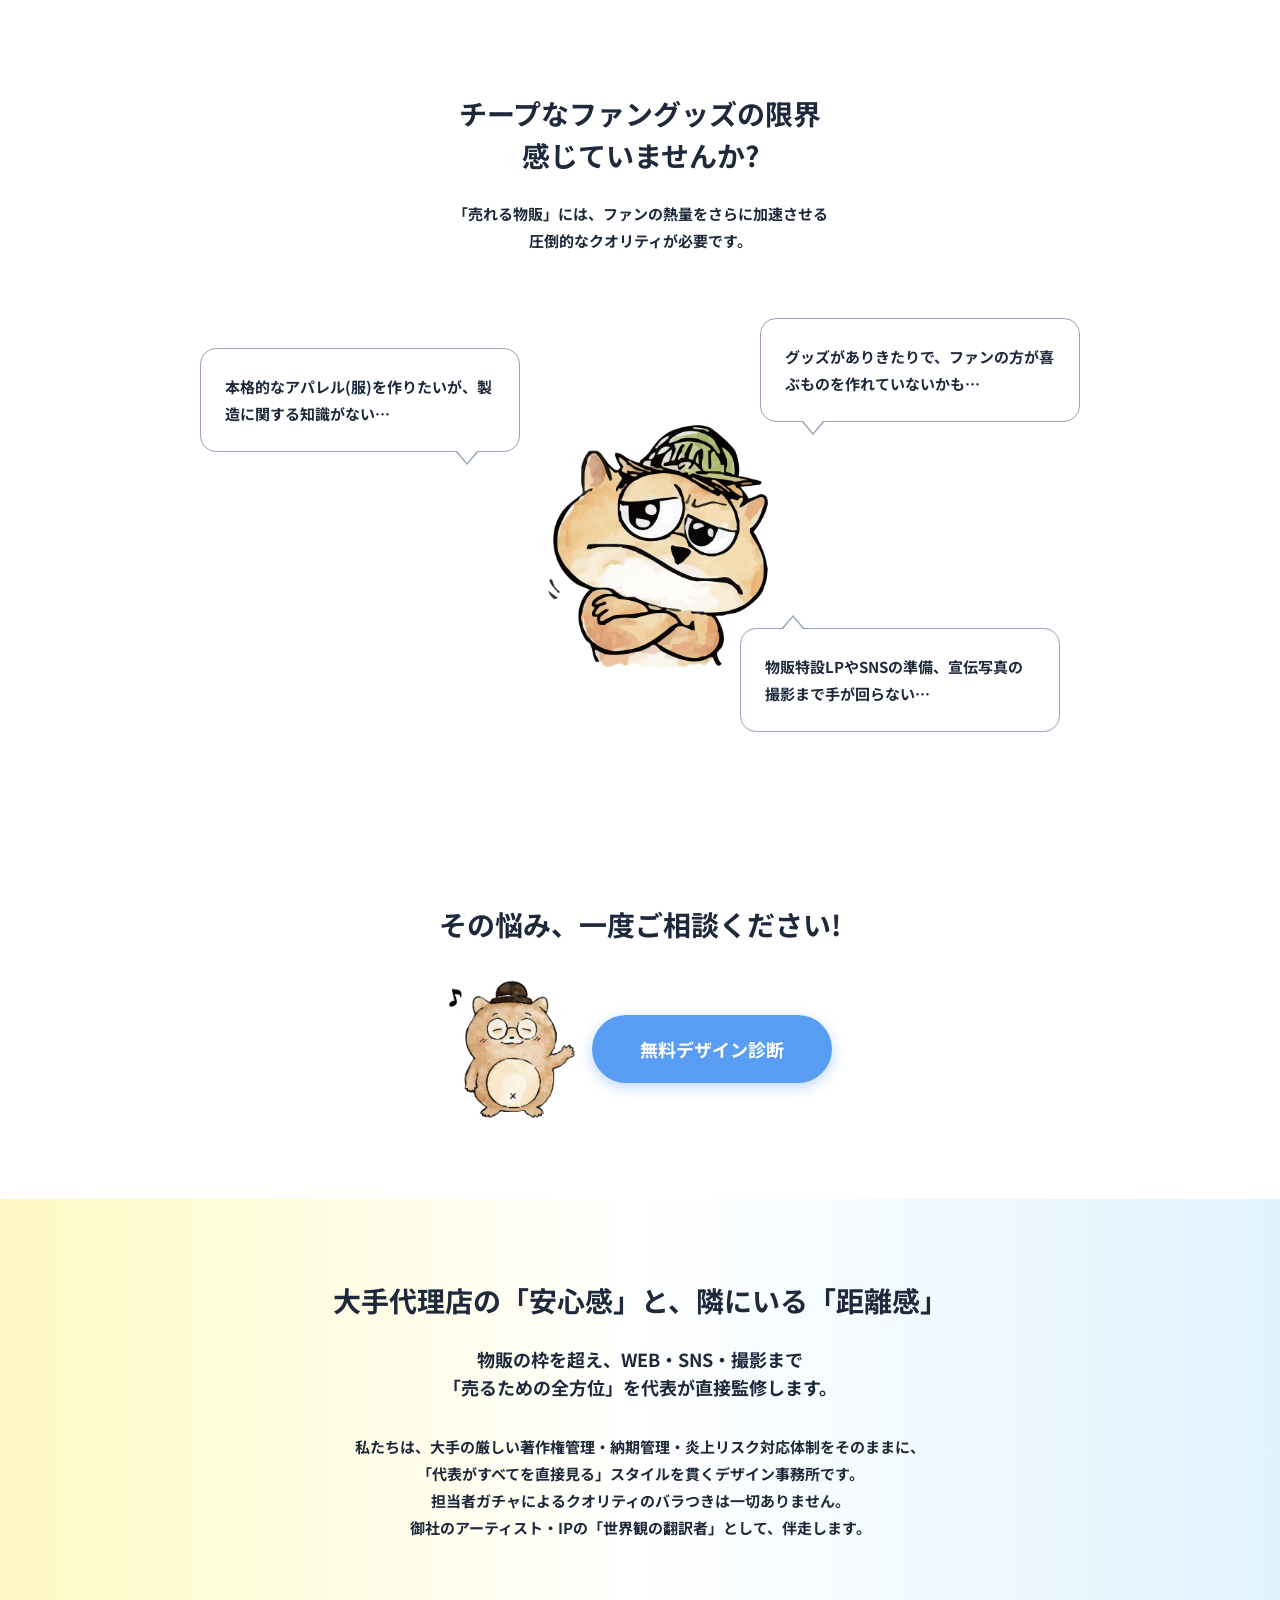
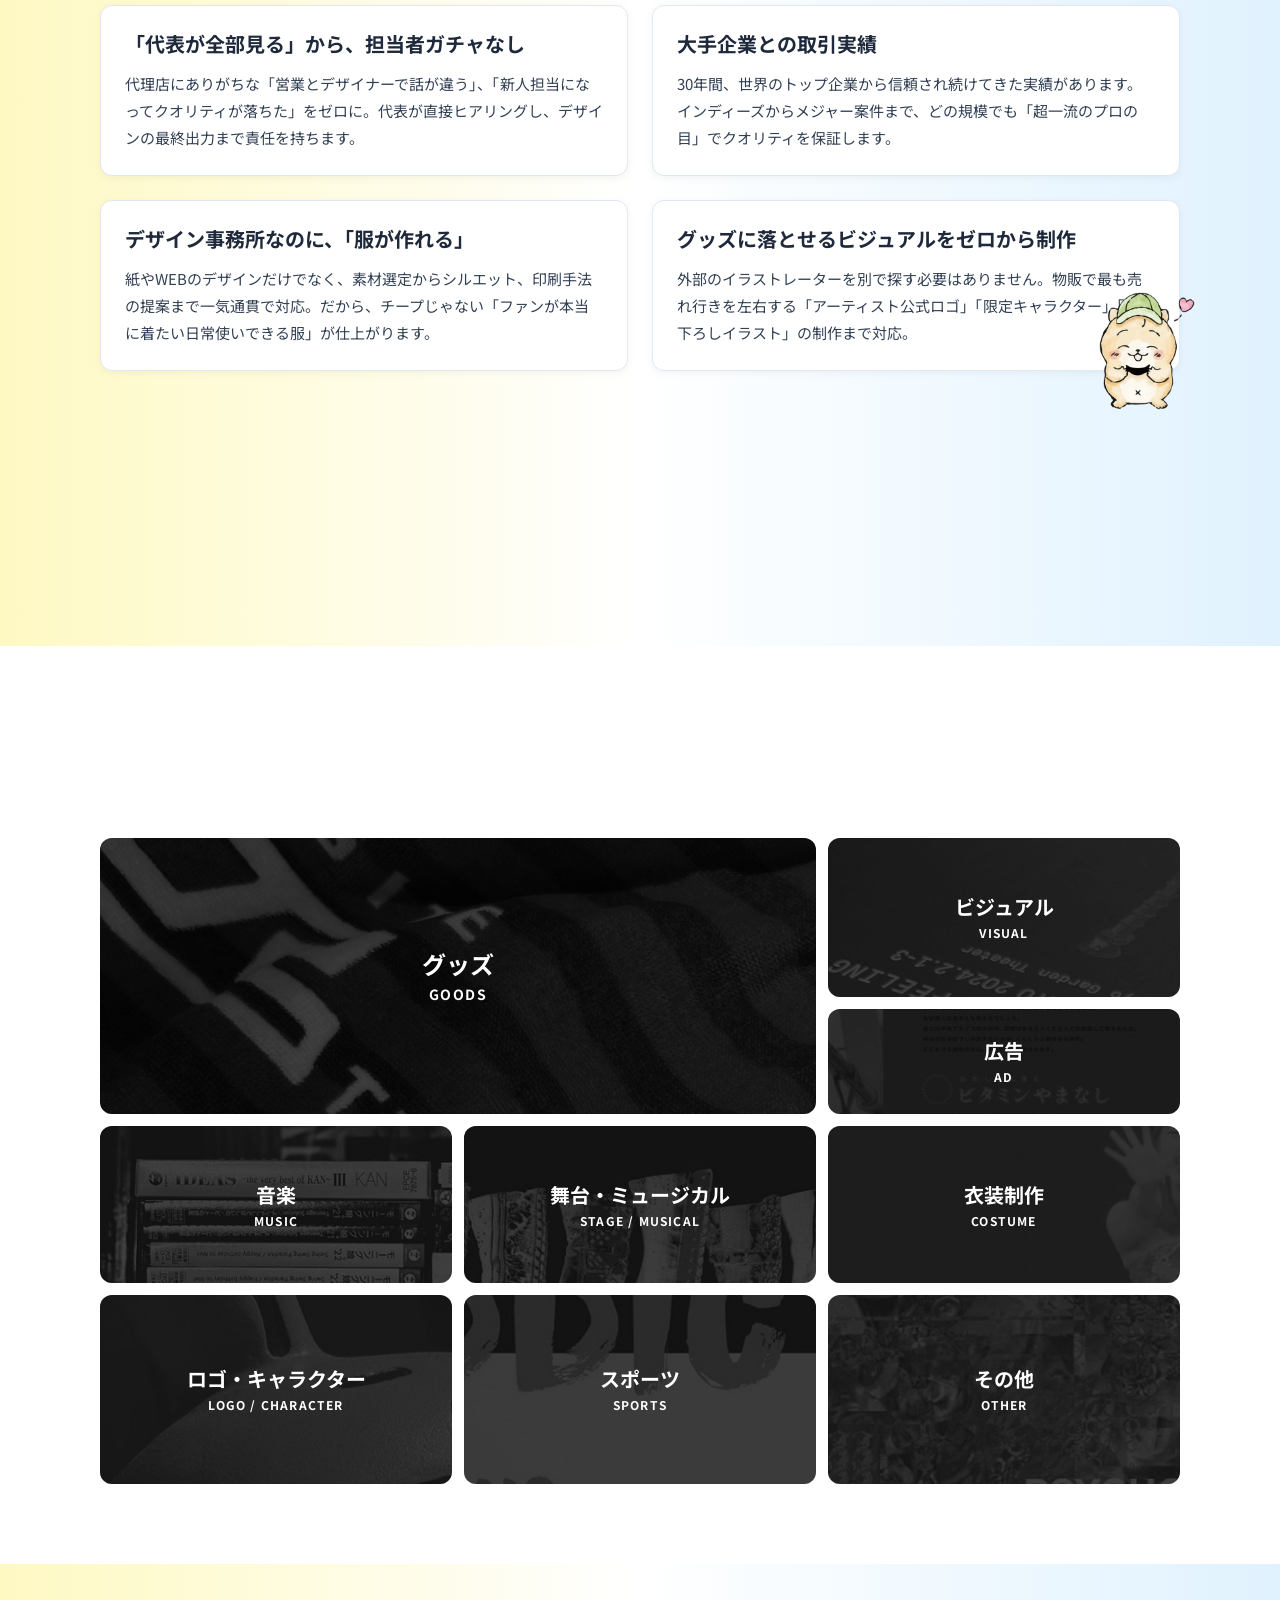
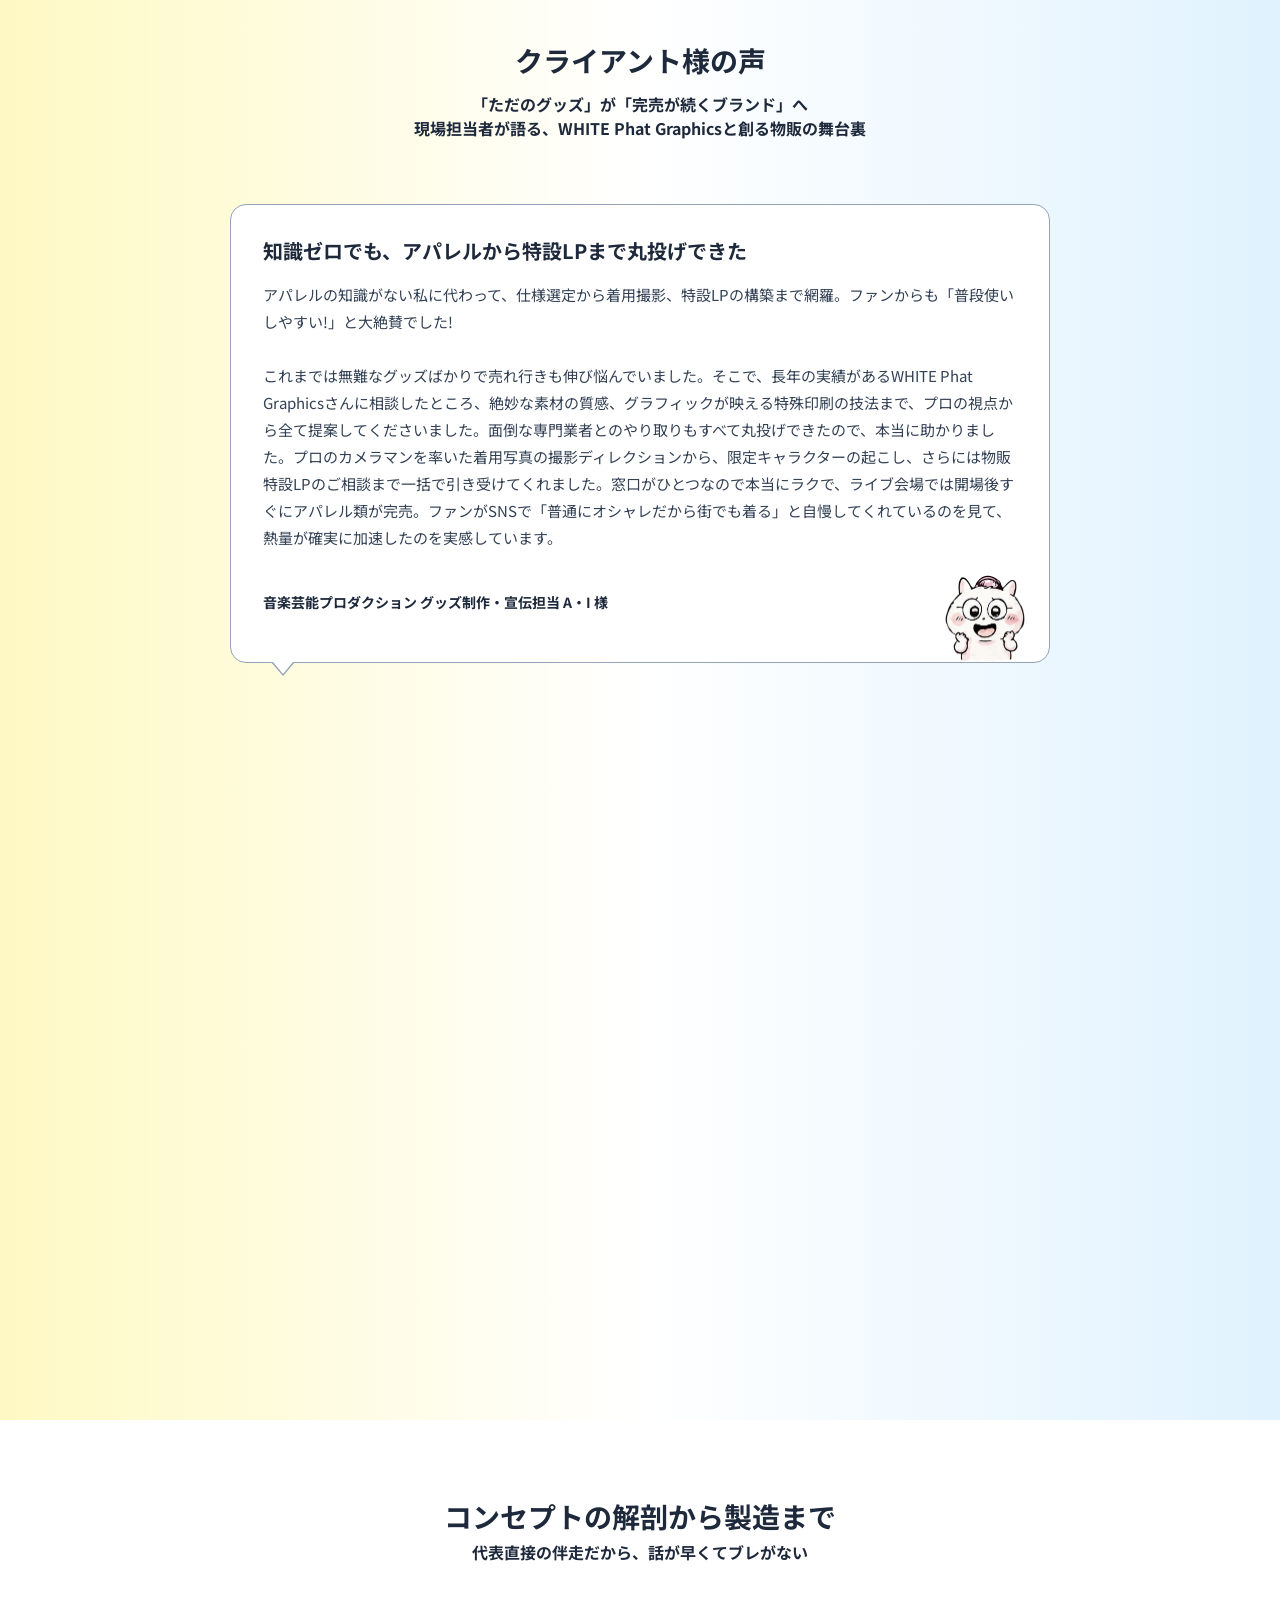
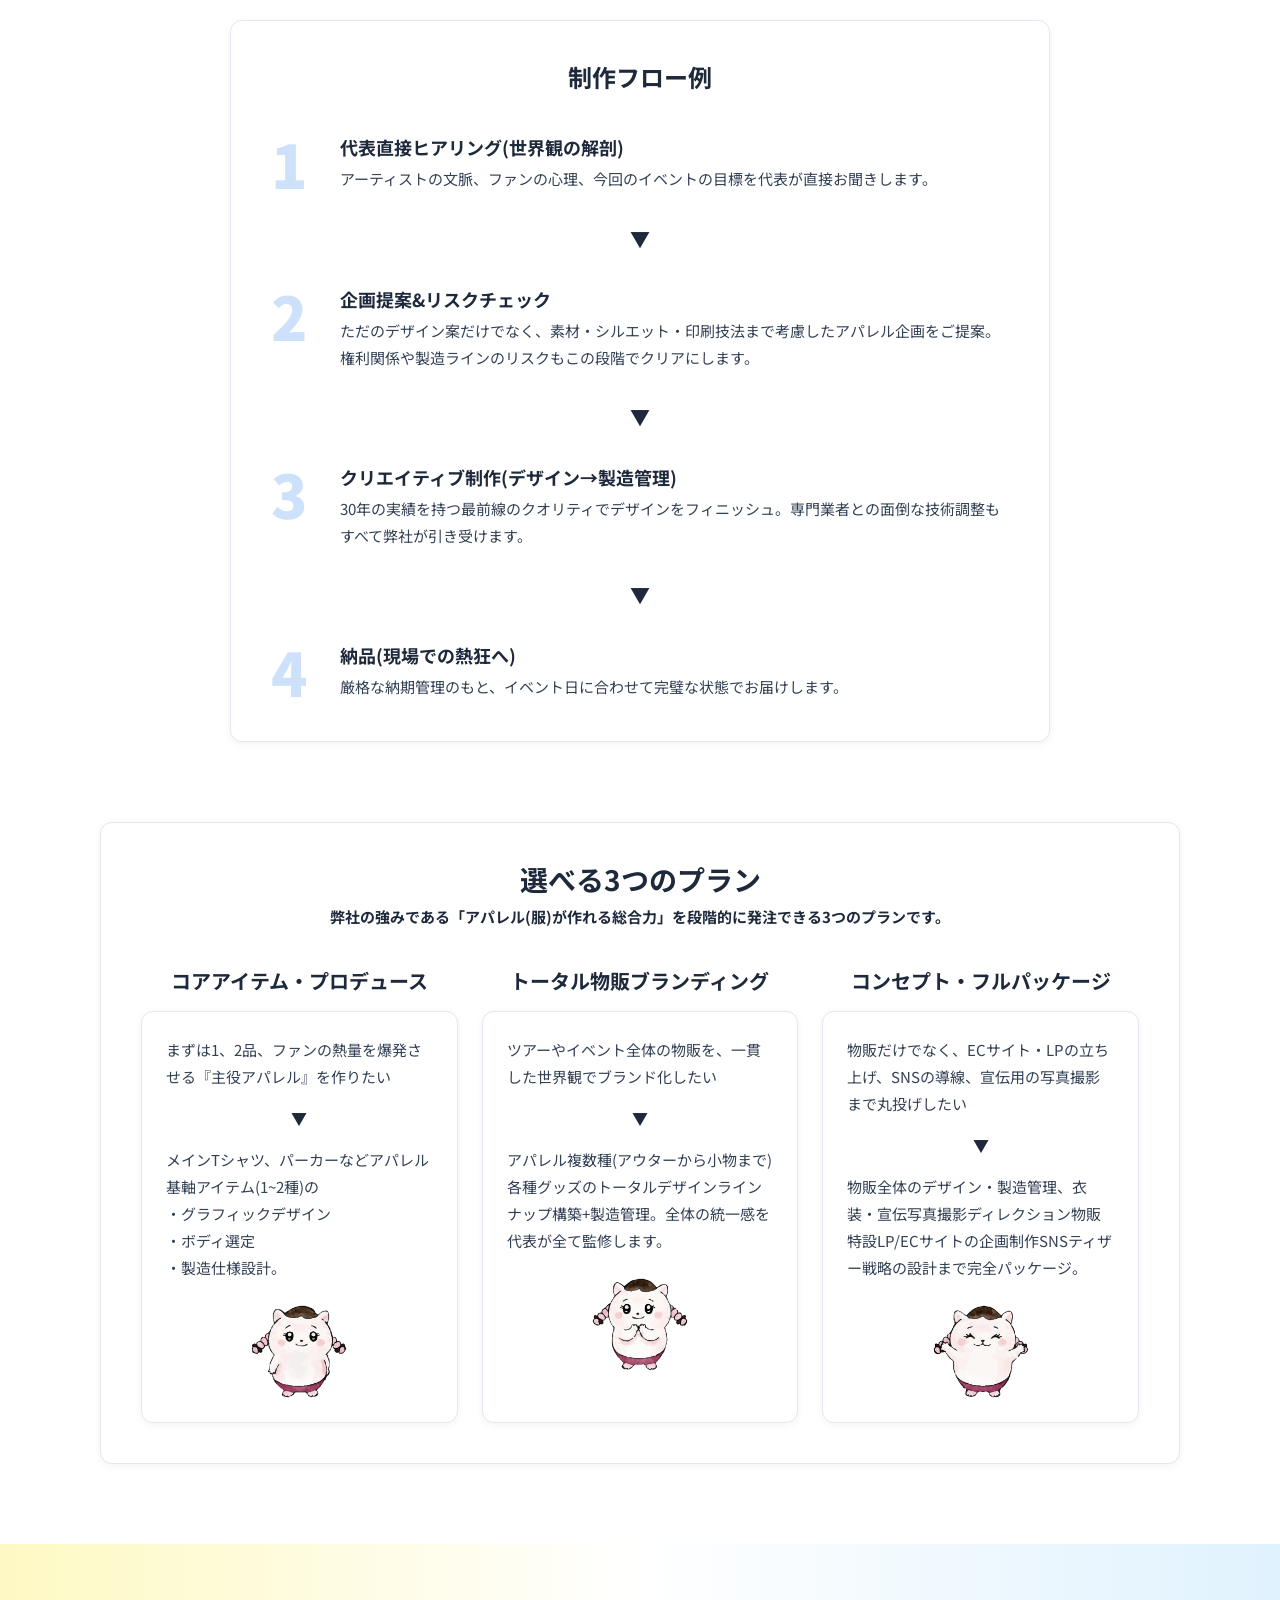
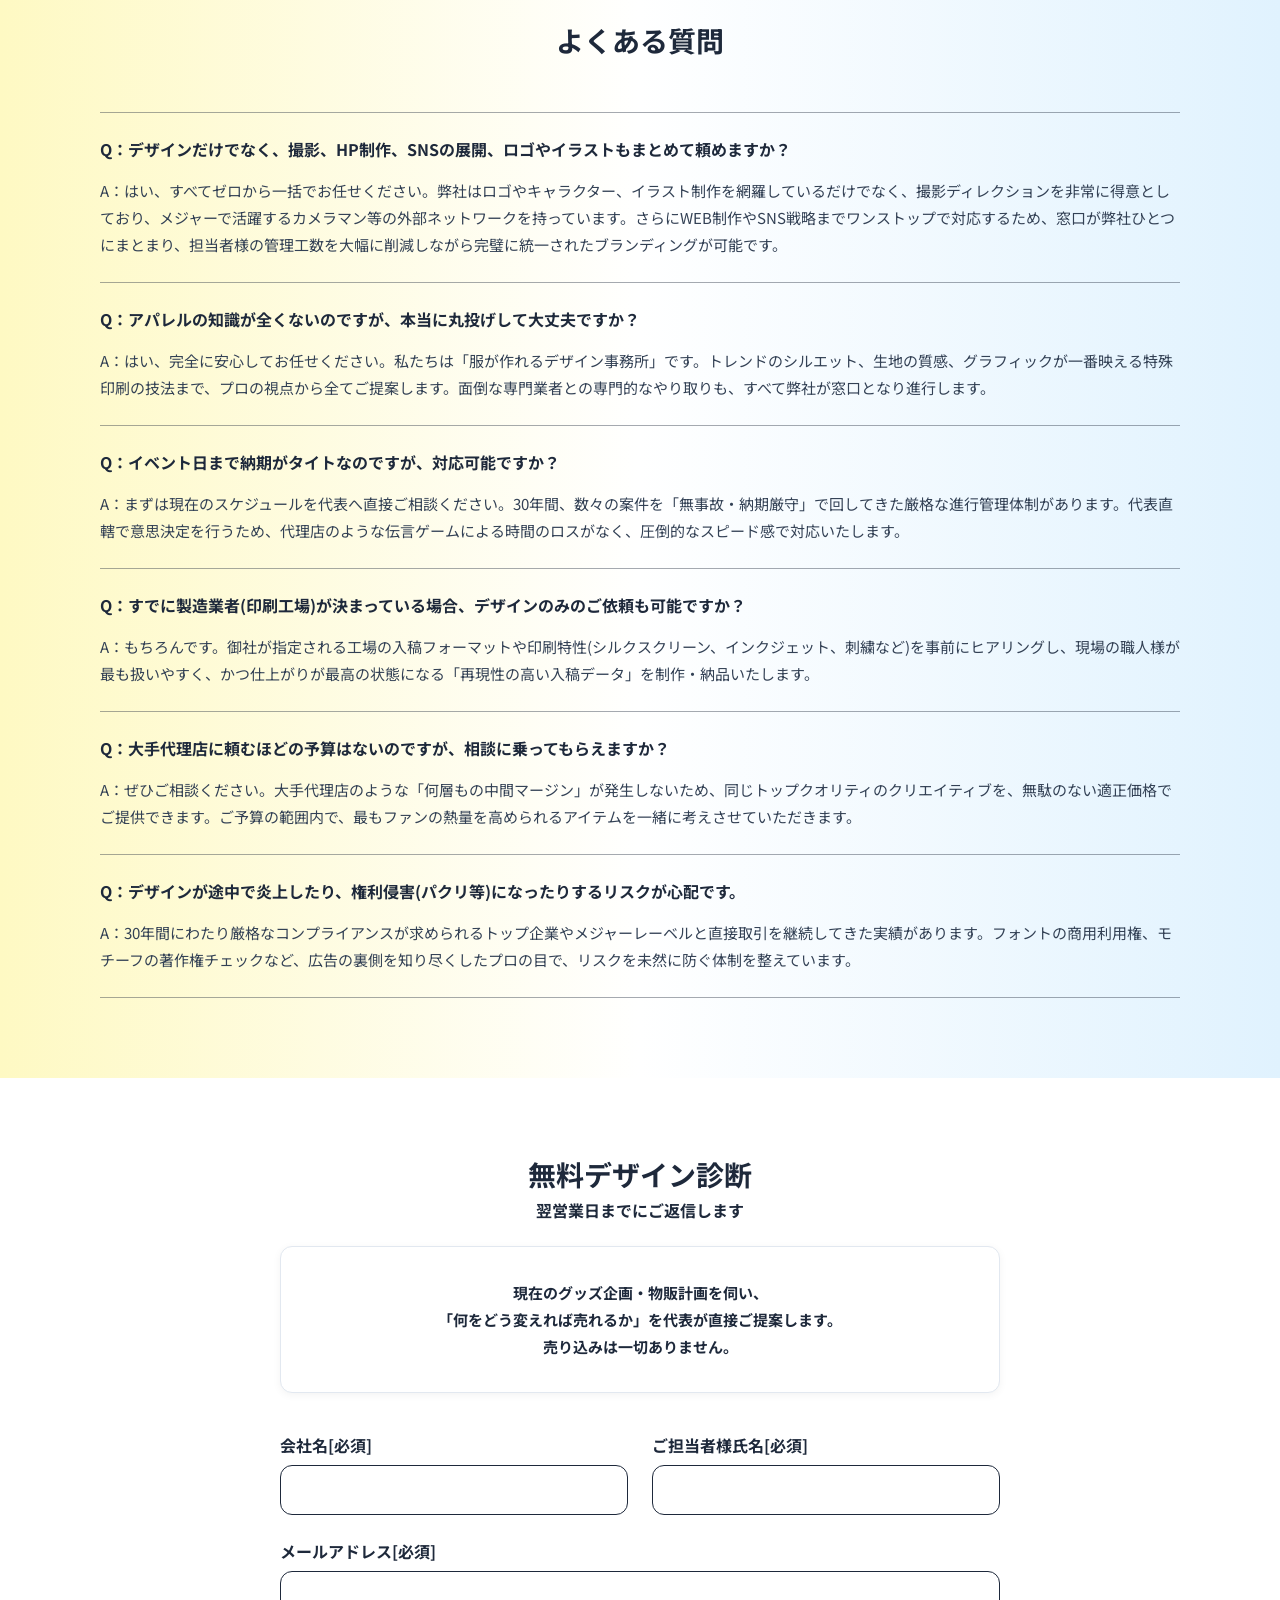
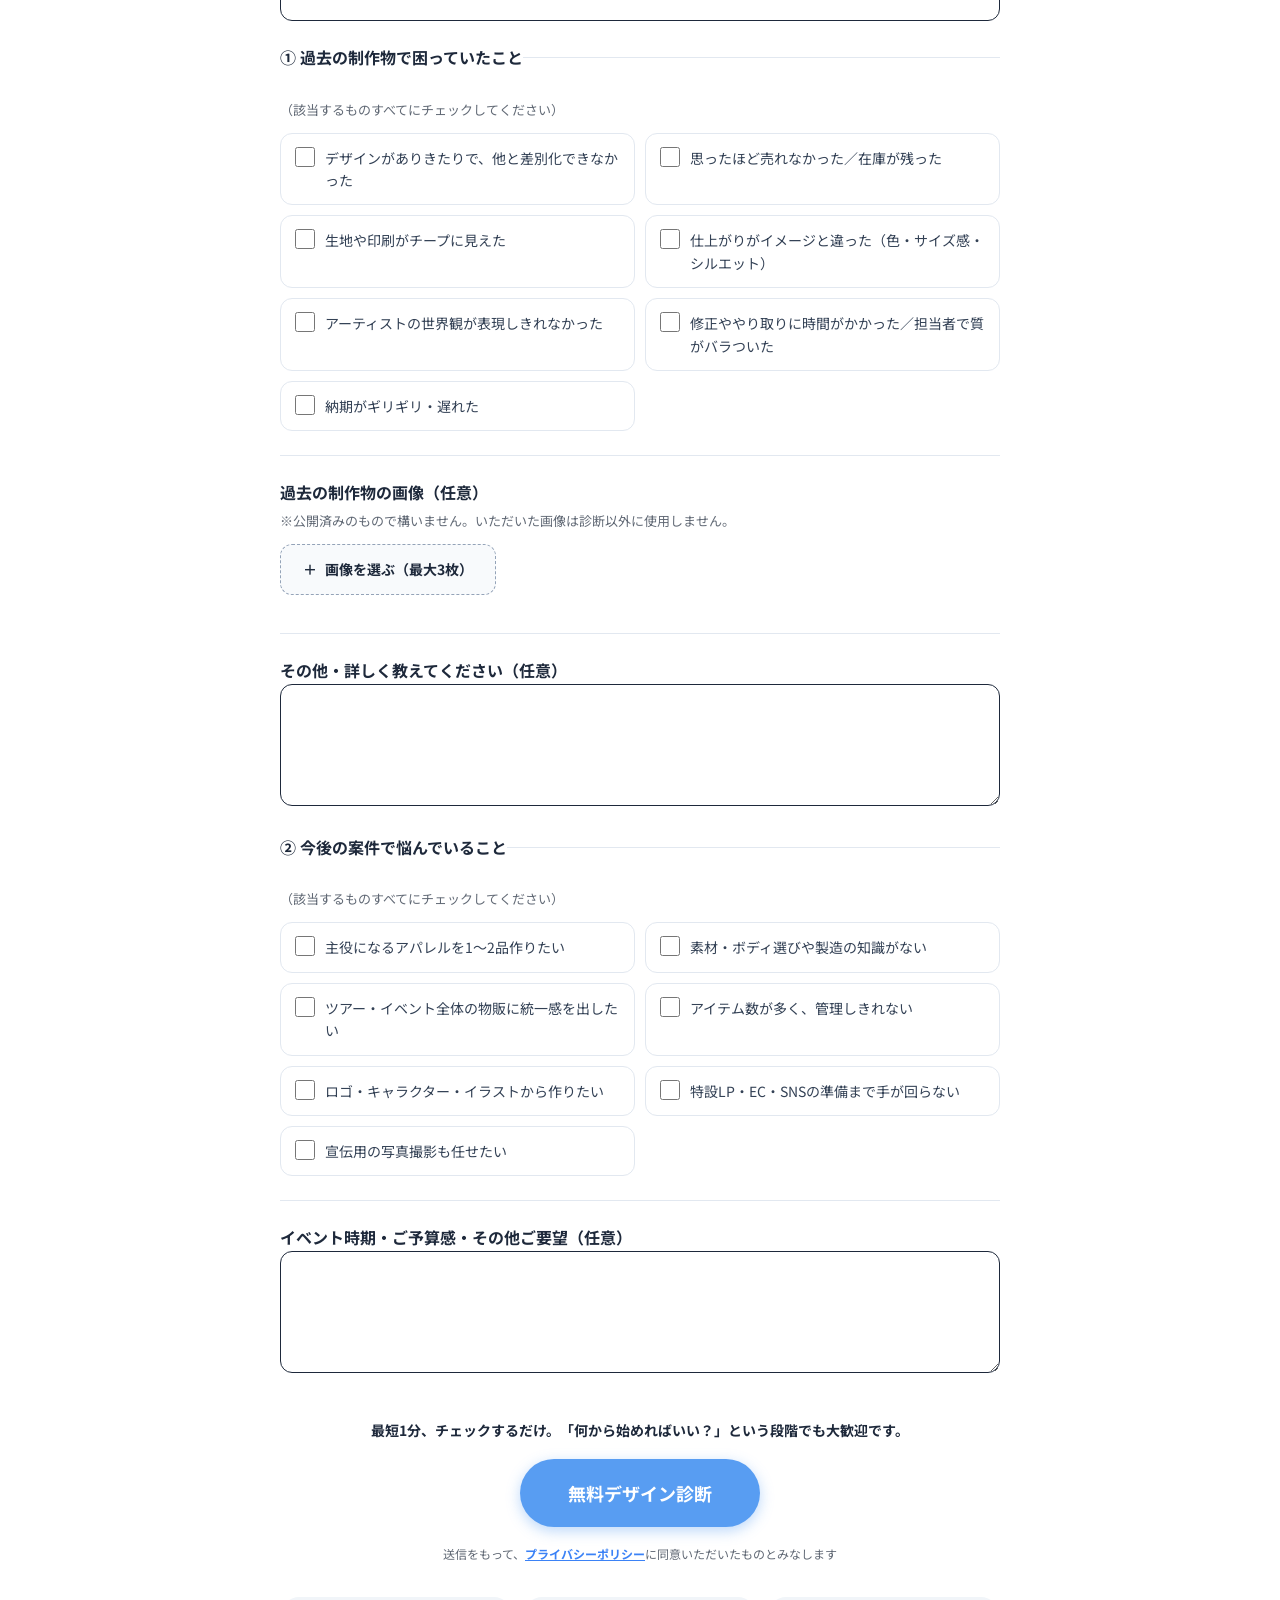
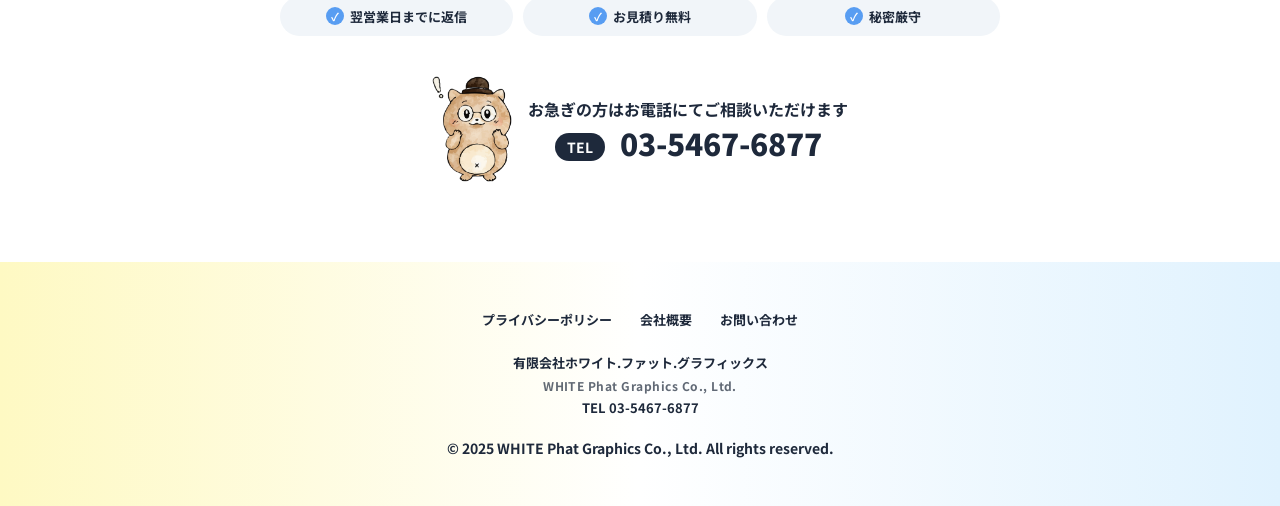
==== commit cf5717e4: "feat: 各セクションにページ内リンク用の名前を追加し、?s= 形式でも移動できるようにする Co-Authored-By: Claude Opus 5 <noreply@anthropic.com" ====
--- a/index.html
+++ b/index.html
@@ -21,7 +21,14 @@
 <style>
   html { scroll-behavior: smooth; }
   body { color: #1E293B; }
-  #contact { scroll-margin-top: 90px; }
+  /* ページ内リンクの着地位置。固定ヘッダーの下に見出しが隠れないよう余白を確保する */
+  #contact,
+  #strength,
+  #works,
+  #voice,
+  #flow,
+  #plan,
+  #faq { scroll-margin-top: 90px; }
 
   /* ===== Section background gradient (Yellow -> White -> Light Blue, left to right) ===== */
   .bg-section-gradient {
@@ -497,7 +504,7 @@
 </section>
 
 <!-- ==================== ④b 解決策・強み(6つのポイント) ==================== -->
-<section class="bg-section-gradient py-16 md:py-20 px-5">
+<section id="strength" class="bg-section-gradient py-16 md:py-20 px-5">
   <div class="max-w-[1080px] mx-auto text-center">
     <h3 class="fade-up text-2xl md:text-[28px] font-bold text-brand-navy mb-6 leading-[1.5]">
       大手代理店の「安心感」と、隣にいる「距離感」
@@ -546,7 +553,7 @@
 </section>
 
 <!-- ==================== ⑤ 制作実績(ギャラリー) ==================== -->
-<section class="bg-white py-16 md:py-20 px-5">
+<section id="works" class="bg-white py-16 md:py-20 px-5">
   <div class="max-w-[1080px] mx-auto">
     <h2 class="fade-up text-2xl md:text-[28px] font-bold text-brand-navy text-center mb-2">過去の制作実績</h2>
     <p class="fade-up text-sm md:text-base font-bold text-brand-navy/70 text-center tracking-widest mb-10 md:mb-12">DESIGN WORKS</p>
@@ -620,7 +627,7 @@
 </section>
 
 <!-- ==================== ⑥ クライアントの声(事例・口コミ) ==================== -->
-<section class="bg-section-gradient py-16 md:py-20 px-5">
+<section id="voice" class="bg-section-gradient py-16 md:py-20 px-5">
   <div class="max-w-[1080px] mx-auto text-center">
     <h2 class="fade-up text-2xl md:text-[28px] font-bold text-brand-navy mb-4">クライアント様の声</h2>
     <div class="fade-up text-sm md:text-base font-bold text-brand-navy mb-14 md:mb-16 leading-[1.8]">
@@ -662,7 +669,7 @@
 </section>
 
 <!-- ==================== ⑦ 制作の流れ(ステップ) ==================== -->
-<section class="bg-white py-16 md:py-20 px-5">
+<section id="flow" class="bg-white py-16 md:py-20 px-5">
   <div class="max-w-[1080px] mx-auto text-center">
     <h2 class="fade-up text-2xl md:text-[28px] font-bold text-brand-navy mb-2">コンセプトの解剖から製造まで</h2>
     <p class="fade-up text-sm md:text-base font-bold text-brand-navy mb-10 md:mb-14">代表直接の伴走だから、話が早くてブレがない</p>
@@ -709,7 +716,7 @@
 </section>
 
 <!-- ==================== ⑧ 料金プラン ==================== -->
-<section class="bg-white pb-16 md:pb-20 px-5">
+<section id="plan" class="bg-white pb-16 md:pb-20 px-5">
   <div class="max-w-[1080px] mx-auto text-center">
     <div class="fade-up info-card p-6 md:p-10">
       <h2 class="text-2xl md:text-[28px] font-bold text-brand-navy mb-3">選べる3つのプラン</h2>
@@ -755,7 +762,7 @@
 </section>
 
 <!-- ==================== ⑨ よくある質問(FAQ) ==================== -->
-<section class="bg-section-gradient py-16 md:py-20 px-5">
+<section id="faq" class="bg-section-gradient py-16 md:py-20 px-5">
   <div class="max-w-[1080px] mx-auto">
     <h2 class="fade-up text-2xl md:text-[28px] font-bold text-brand-navy text-center mb-10 md:mb-14">よくある質問</h2>
 
@@ -936,6 +943,35 @@
 
 <script>
   // Fade-up on scroll
+  // ===== 外部から開いたときに、該当セクションまで確実に移動させる =====
+  // ・?s=plan 形式: Google広告に登録済みのサイトリンク用(URLを変更せずに済むようにする)
+  // ・#contact 形式: 通常のページ内リンク用
+  // どちらも、上にある画像や動画が読み込まれると高さが変わって着地点がずれるため、
+  // 読み込みが進むたびに位置を合わせ直す。
+  (() => {
+    const key =
+      new URLSearchParams(location.search).get('s') ||
+      (location.hash ? decodeURIComponent(location.hash.slice(1)) : '');
+    if (!key) return;
+    const target = document.getElementById(key);
+    if (!target) return; // 知らない値が来ても、何もせずページ先頭のままにする
+
+    // 訪問者が自分で操作を始めたら、以降の自動移動はやめる
+    let userMoved = false;
+    ['wheel', 'touchstart', 'keydown', 'click'].forEach((ev) =>
+      window.addEventListener(ev, () => { userMoved = true; }, { once: true, passive: true })
+    );
+
+    const go = () => { if (!userMoved) target.scrollIntoView({ behavior: 'auto', block: 'start' }); };
+    go();
+    window.addEventListener('load', go);
+    [200, 600, 1200, 2000, 3000].forEach((ms) => setTimeout(go, ms));
+    // 各画像の読み込み完了ごとにも位置を直す(回線が遅い端末ほど効く)
+    document.querySelectorAll('img').forEach((img) => {
+      if (!img.complete) img.addEventListener('load', go, { once: true });
+    });
+  })();
+
   const fadeEls = document.querySelectorAll('.fade-up');
   const observer = new IntersectionObserver((entries) => {
     entries.forEach(entry => {
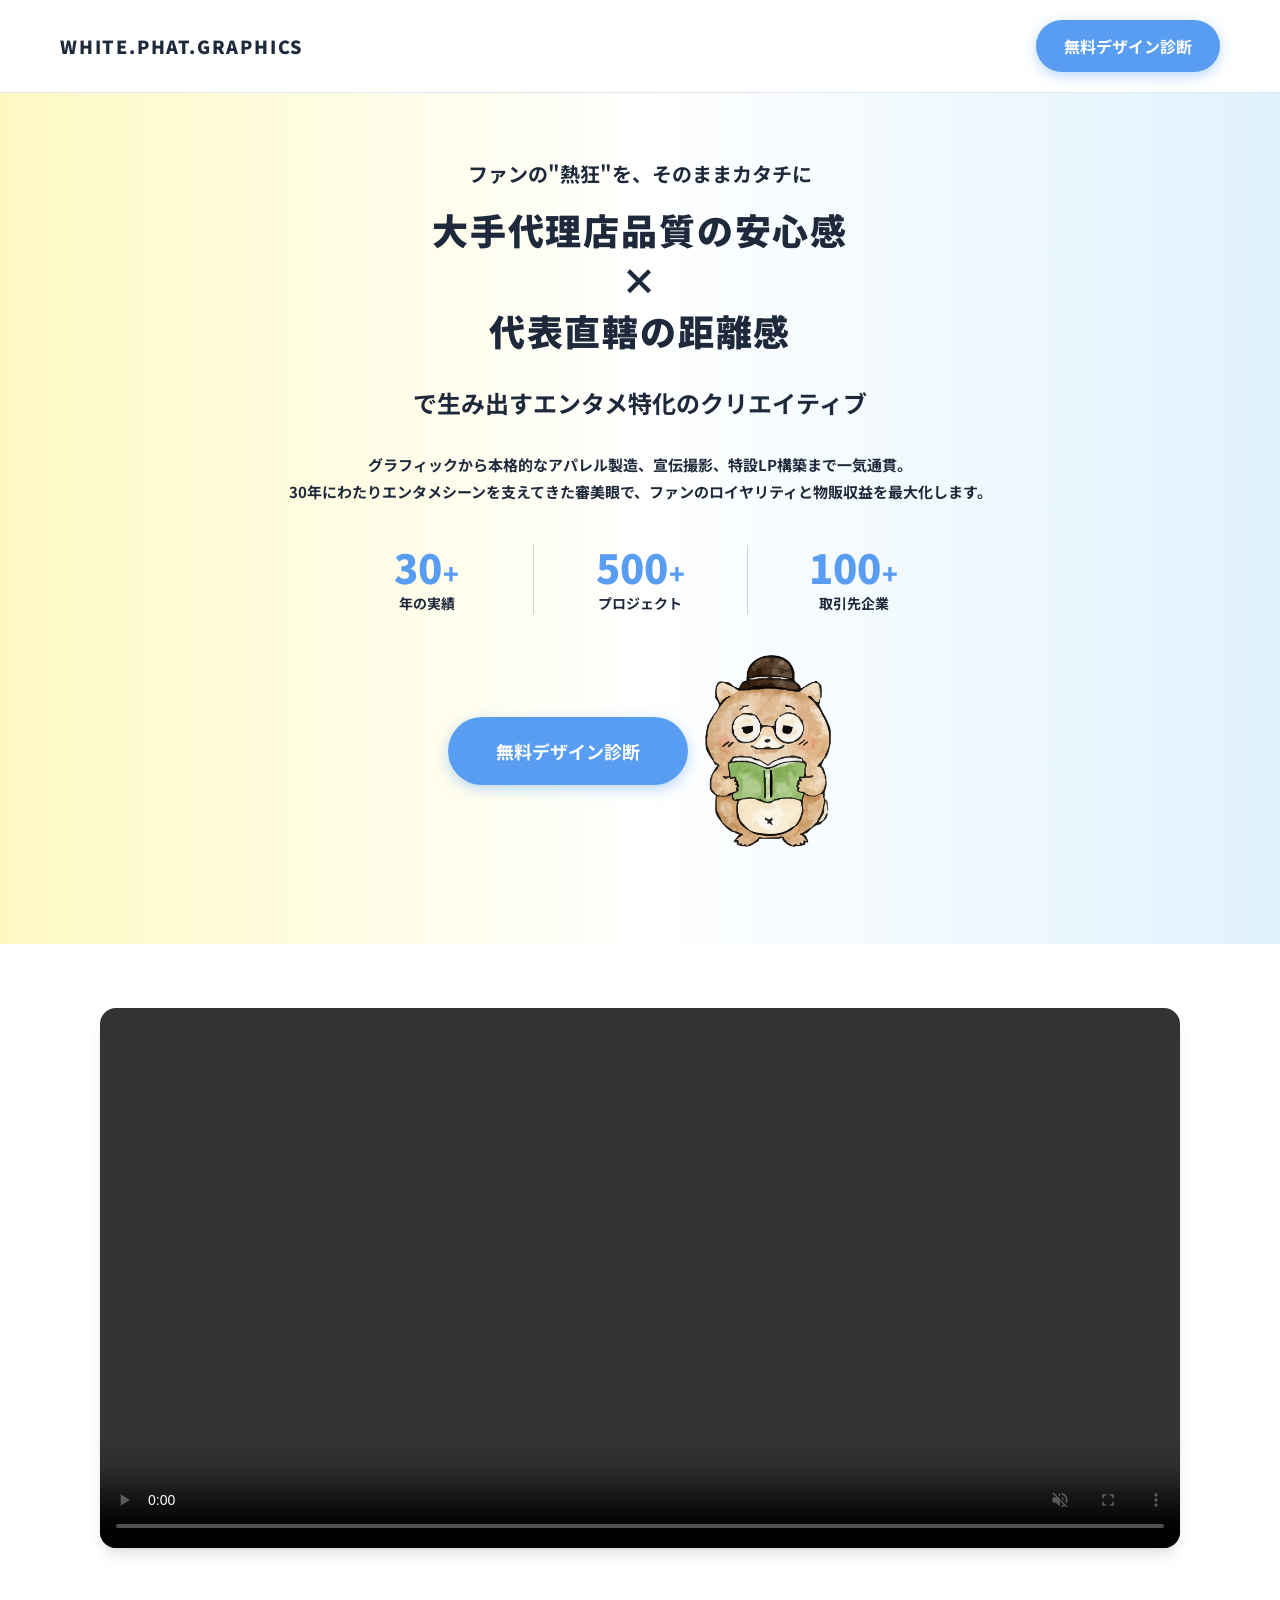
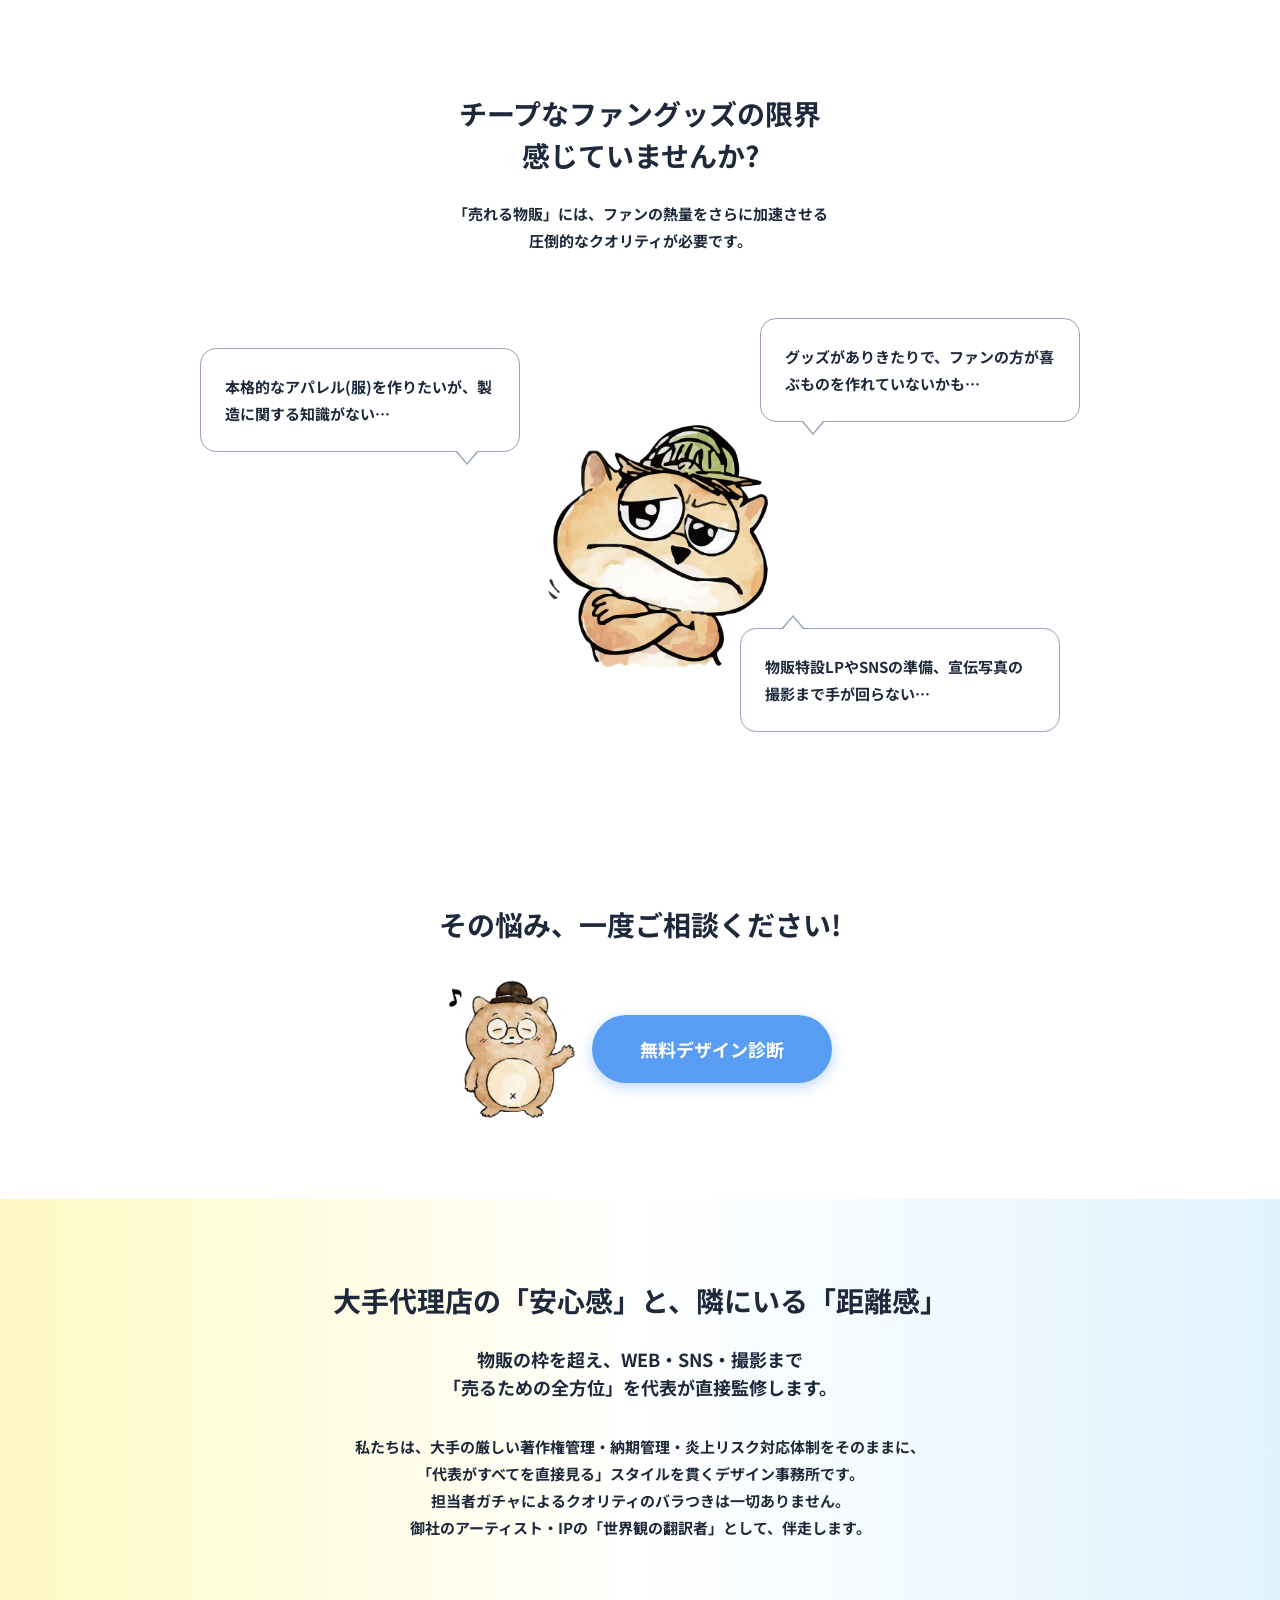
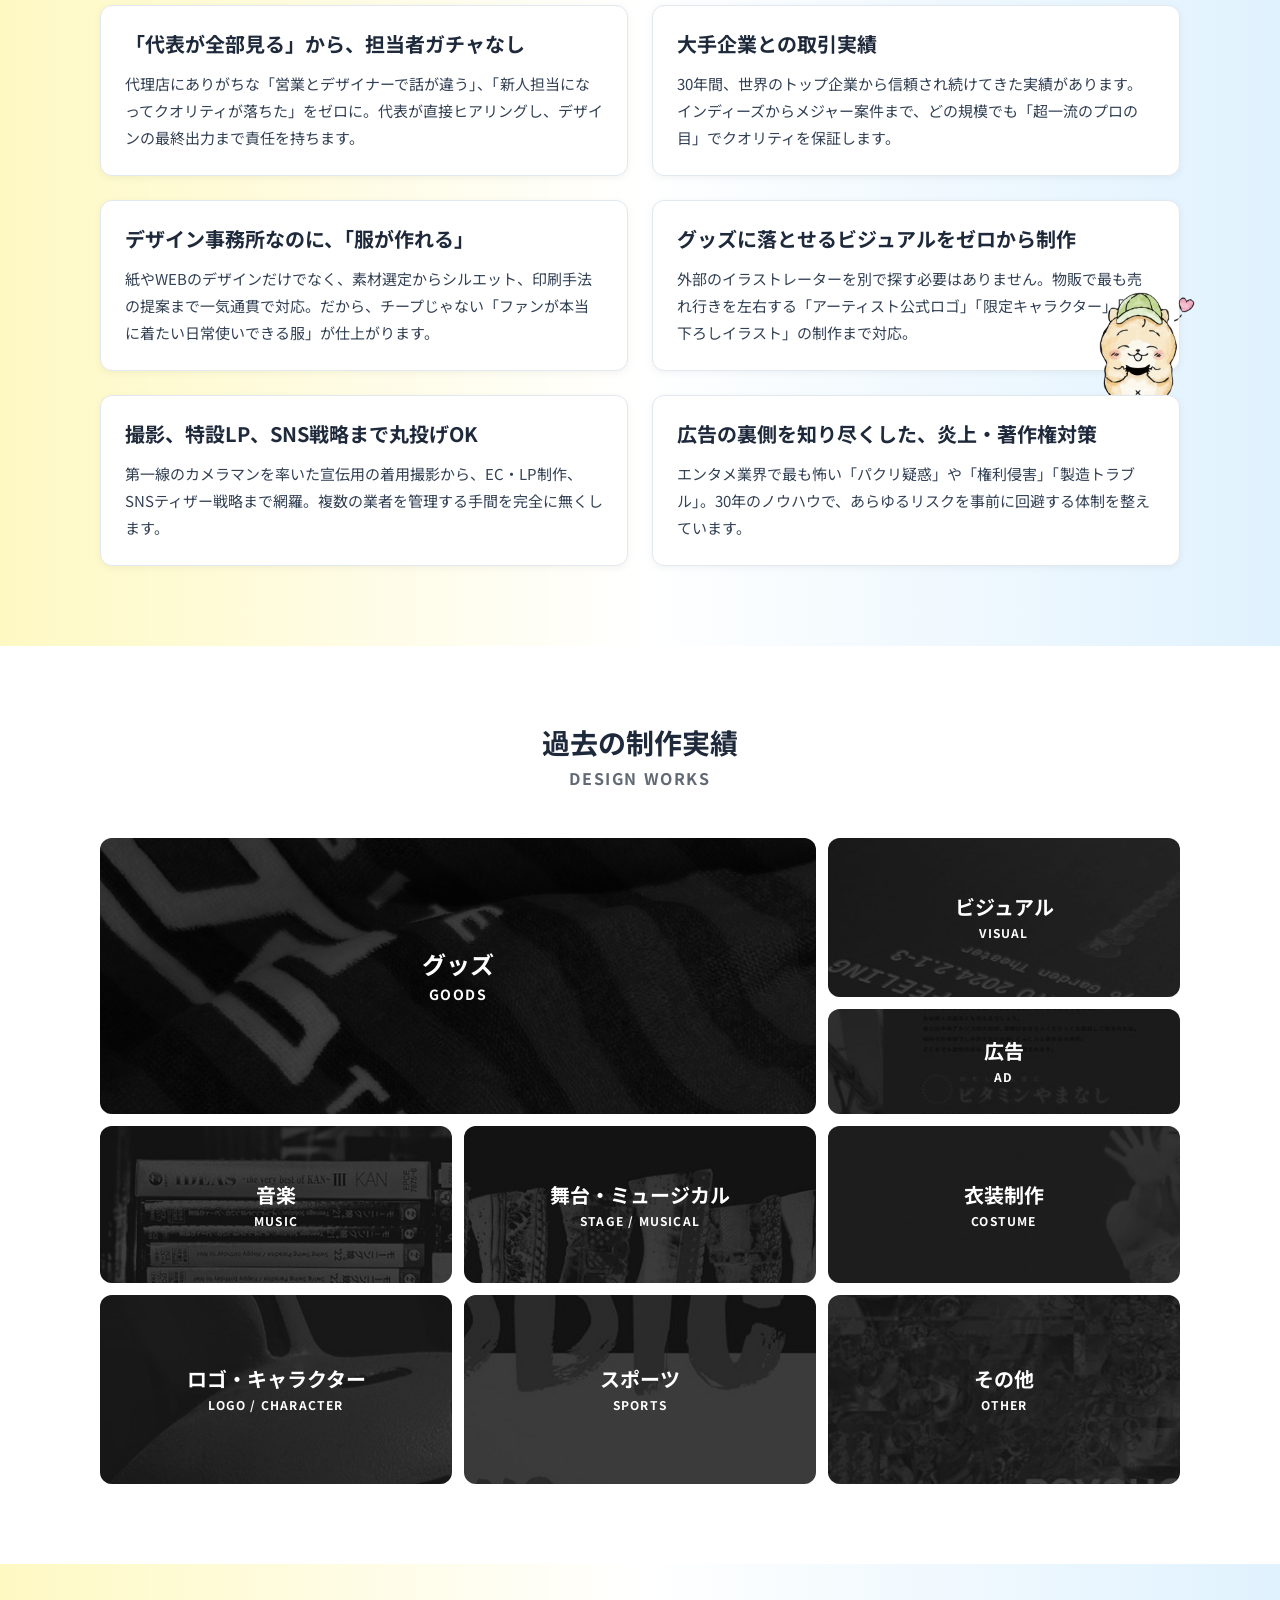
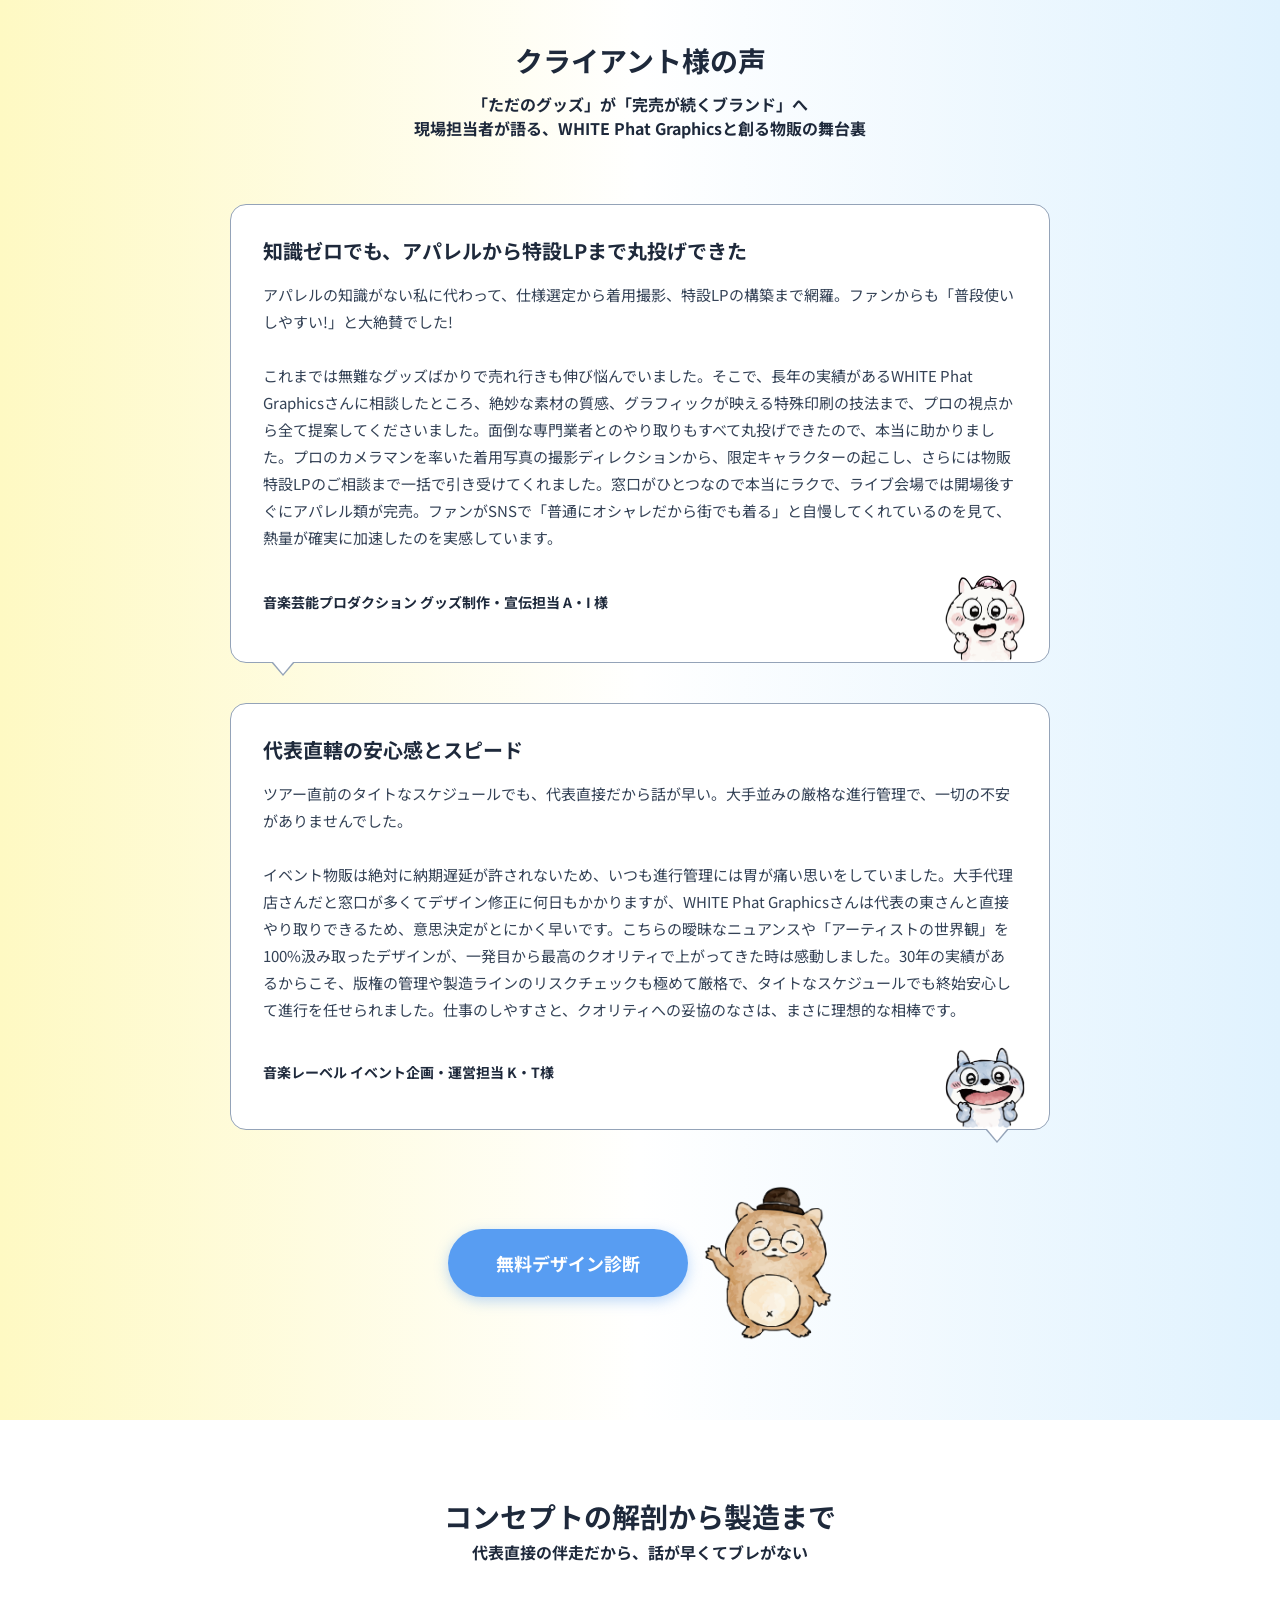
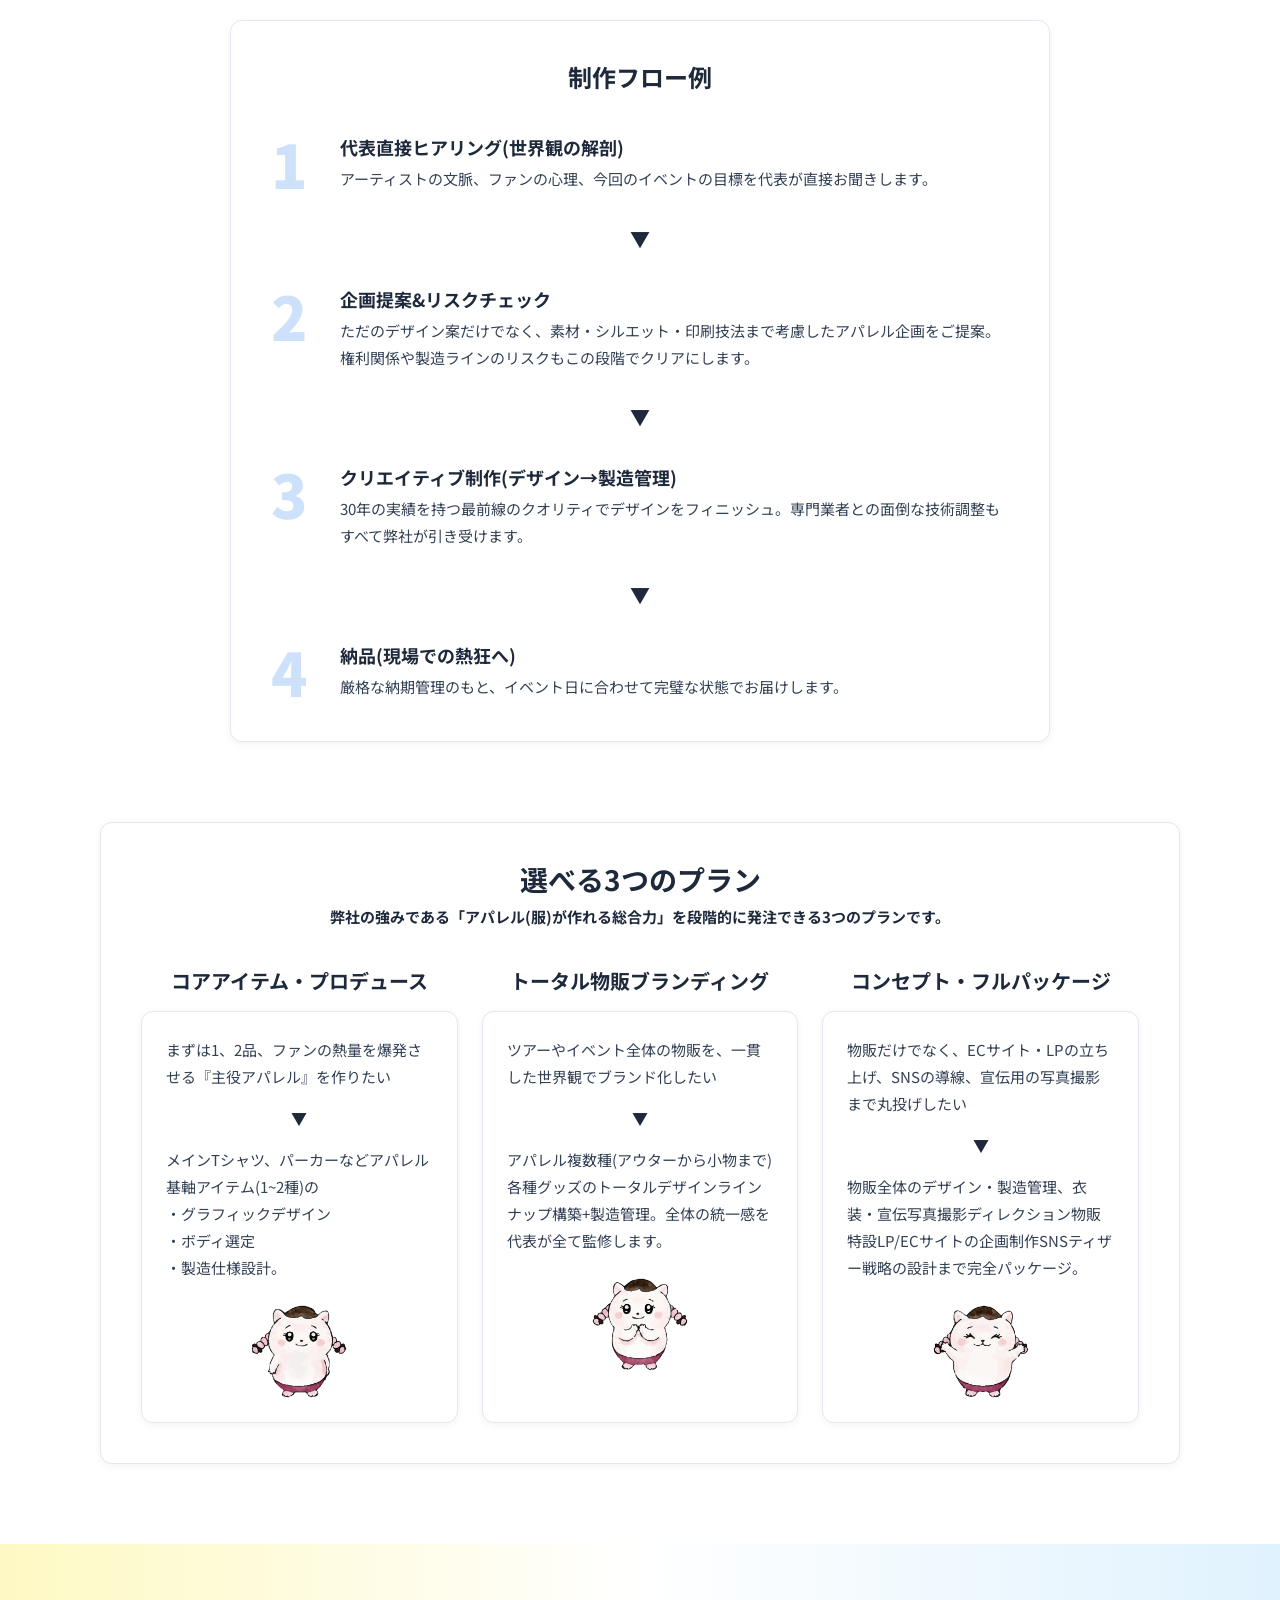
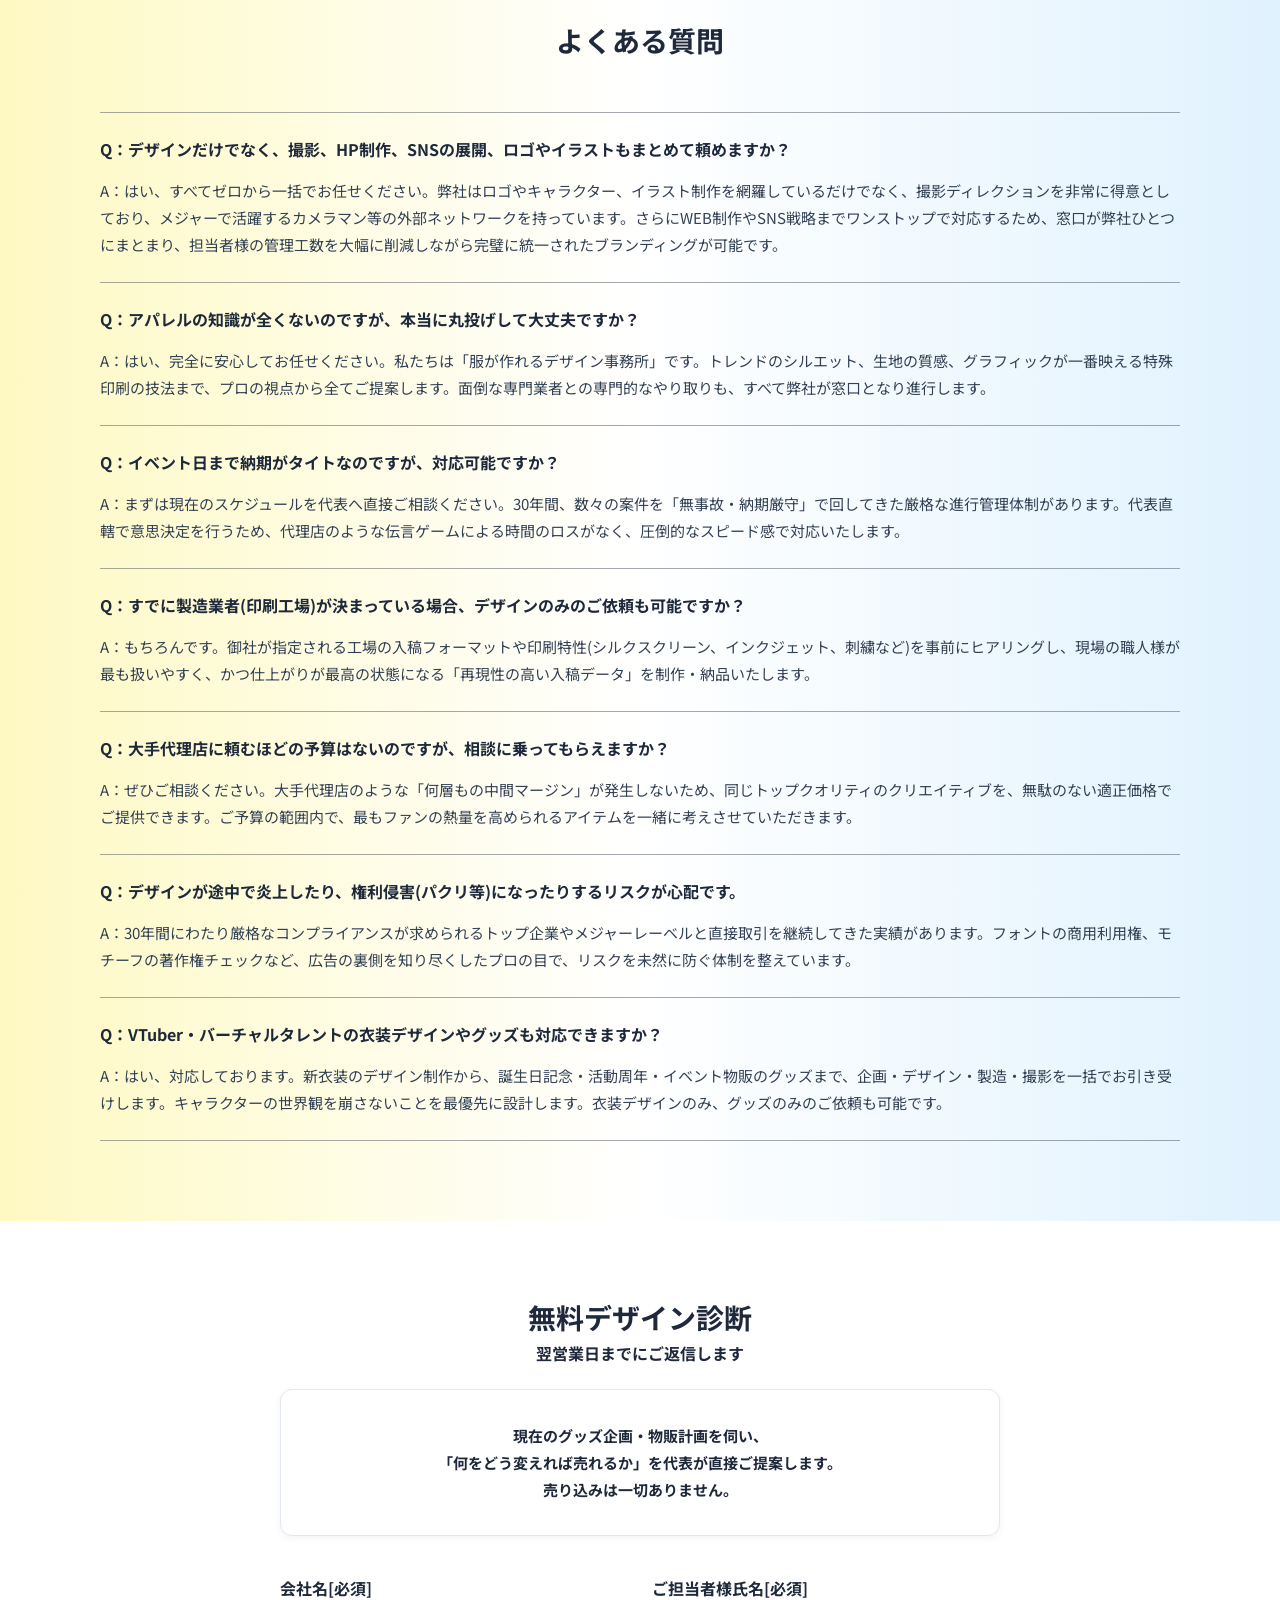
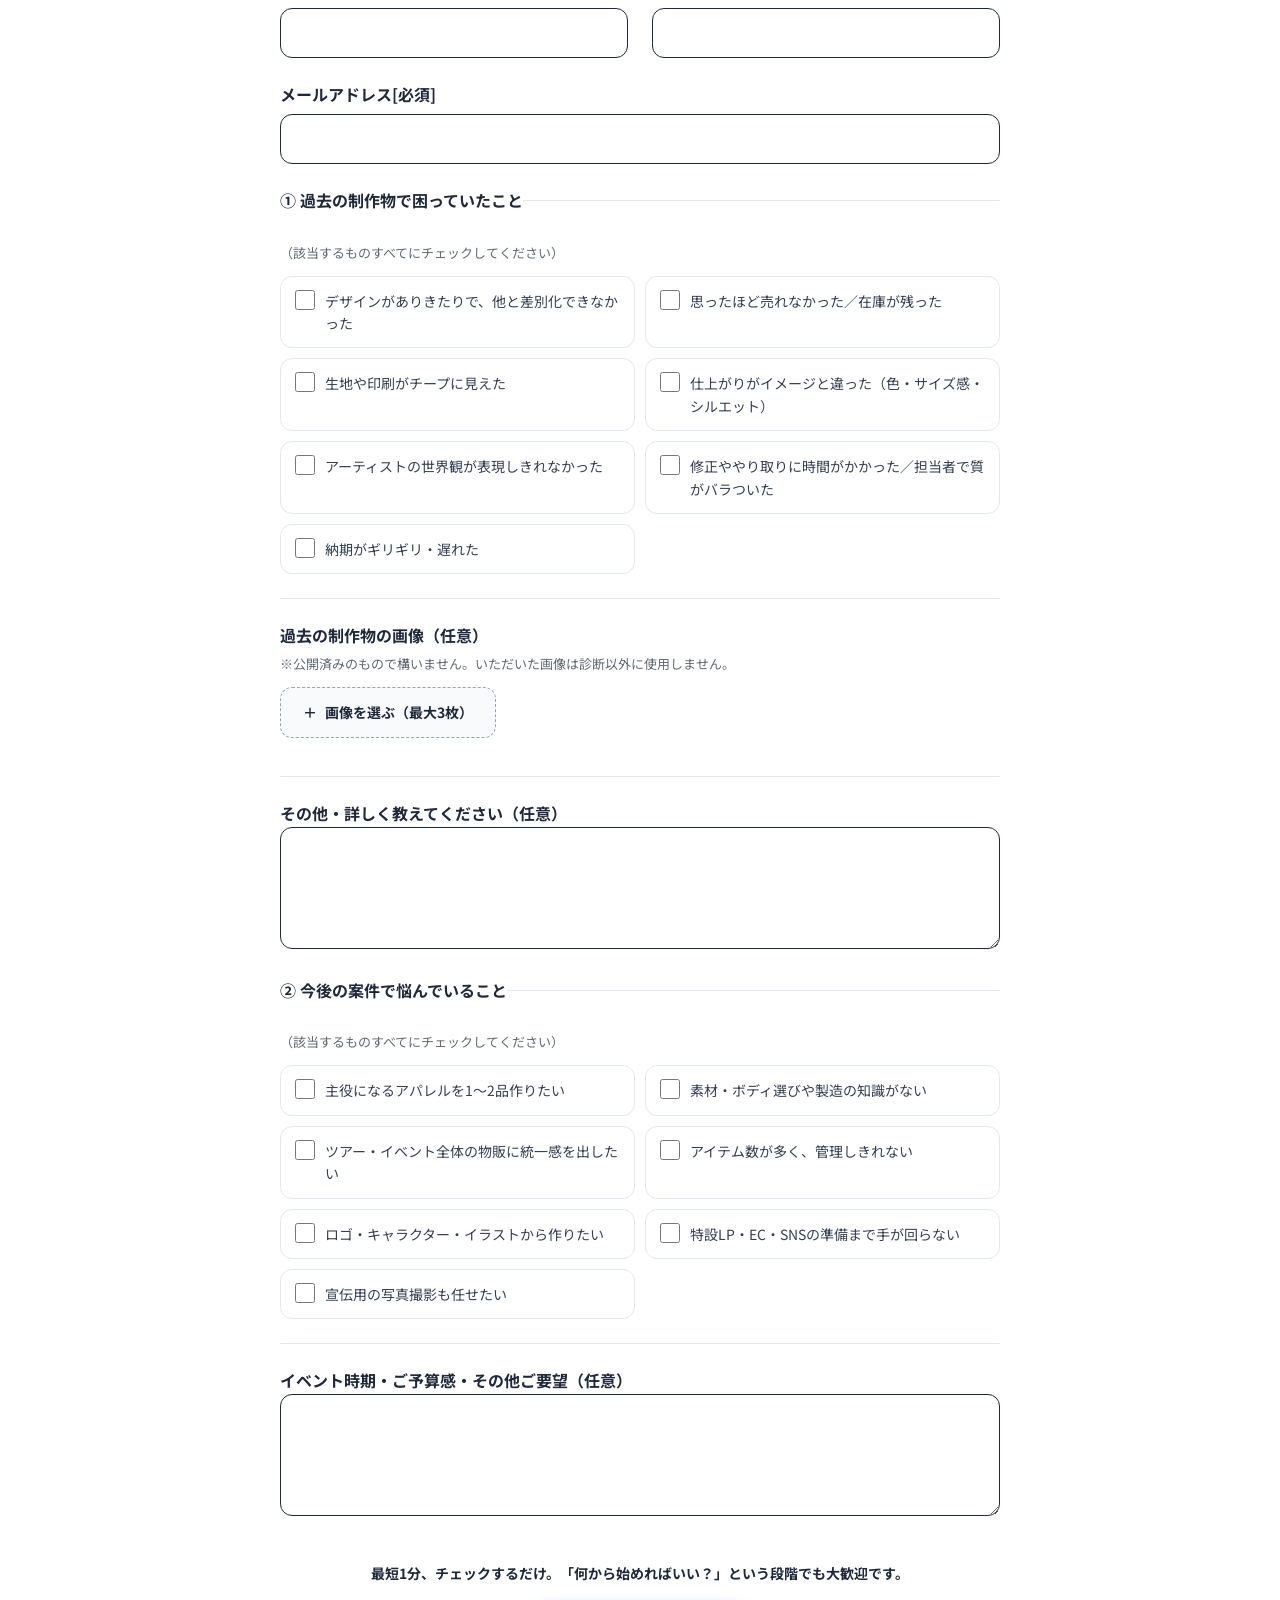
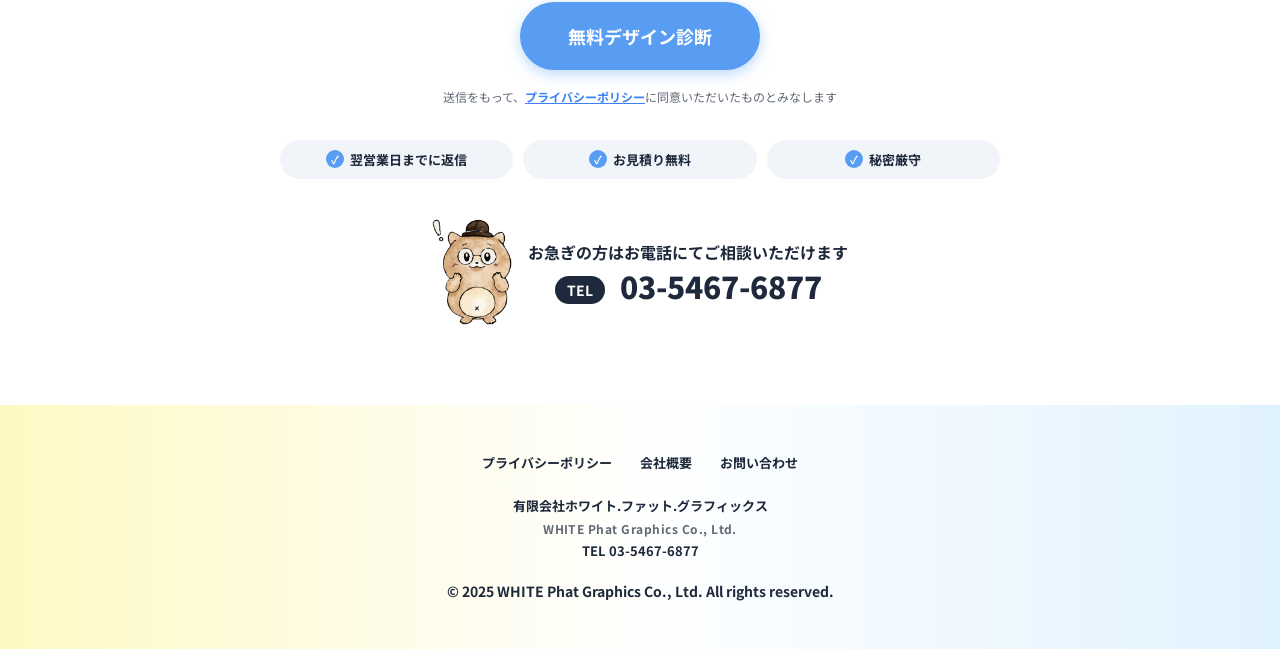
==== commit 30703bb6: "feat: FAQにVTuber・バーチャルタレント対応のQ&Aを1問追加 Co-Authored-By: Claude Opus 5 <noreply@anthropic.com>" ====
--- a/index.html
+++ b/index.html
@@ -791,6 +791,10 @@
         <p class="text-sm md:text-base font-bold text-brand-navy">Q：デザインが途中で炎上したり、権利侵害(パクリ等)になったりするリスクが心配です。</p>
         <p class="text-sm md:text-[15px] leading-[1.8] text-brand-body pt-4">A：30年間にわたり厳格なコンプライアンスが求められるトップ企業やメジャーレーベルと直接取引を継続してきた実績があります。フォントの商用利用権、モチーフの著作権チェックなど、広告の裏側を知り尽くしたプロの目で、リスクを未然に防ぐ体制を整えています。</p>
       </div>
+      <div class="py-6">
+        <p class="text-sm md:text-base font-bold text-brand-navy">Q：VTuber・バーチャルタレントの衣装デザインやグッズも対応できますか？</p>
+        <p class="text-sm md:text-[15px] leading-[1.8] text-brand-body pt-4">A：はい、対応しております。新衣装のデザイン制作から、誕生日記念・活動周年・イベント物販のグッズまで、企画・デザイン・製造・撮影を一括でお引き受けします。キャラクターの世界観を崩さないことを最優先に設計します。衣装デザインのみ、グッズのみのご依頼も可能です。</p>
+      </div>
     </div>
   </div>
 </section>
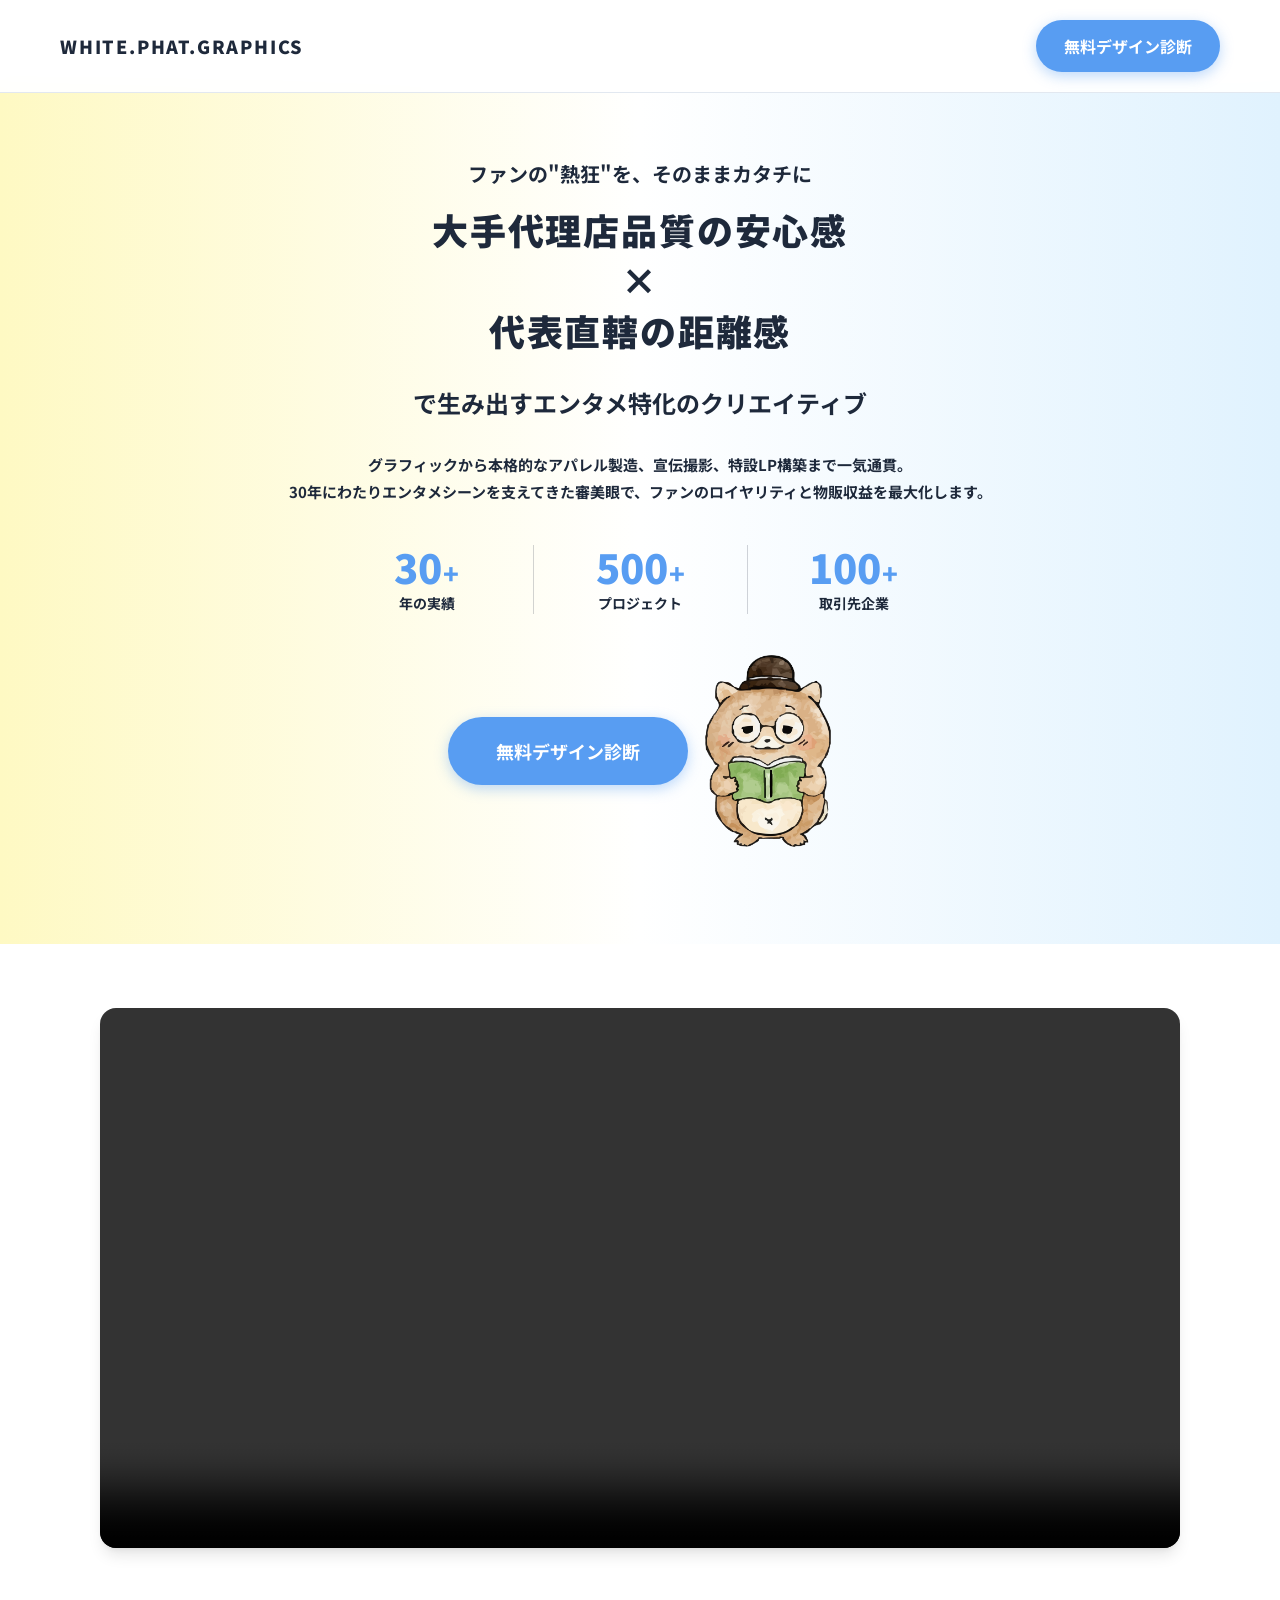
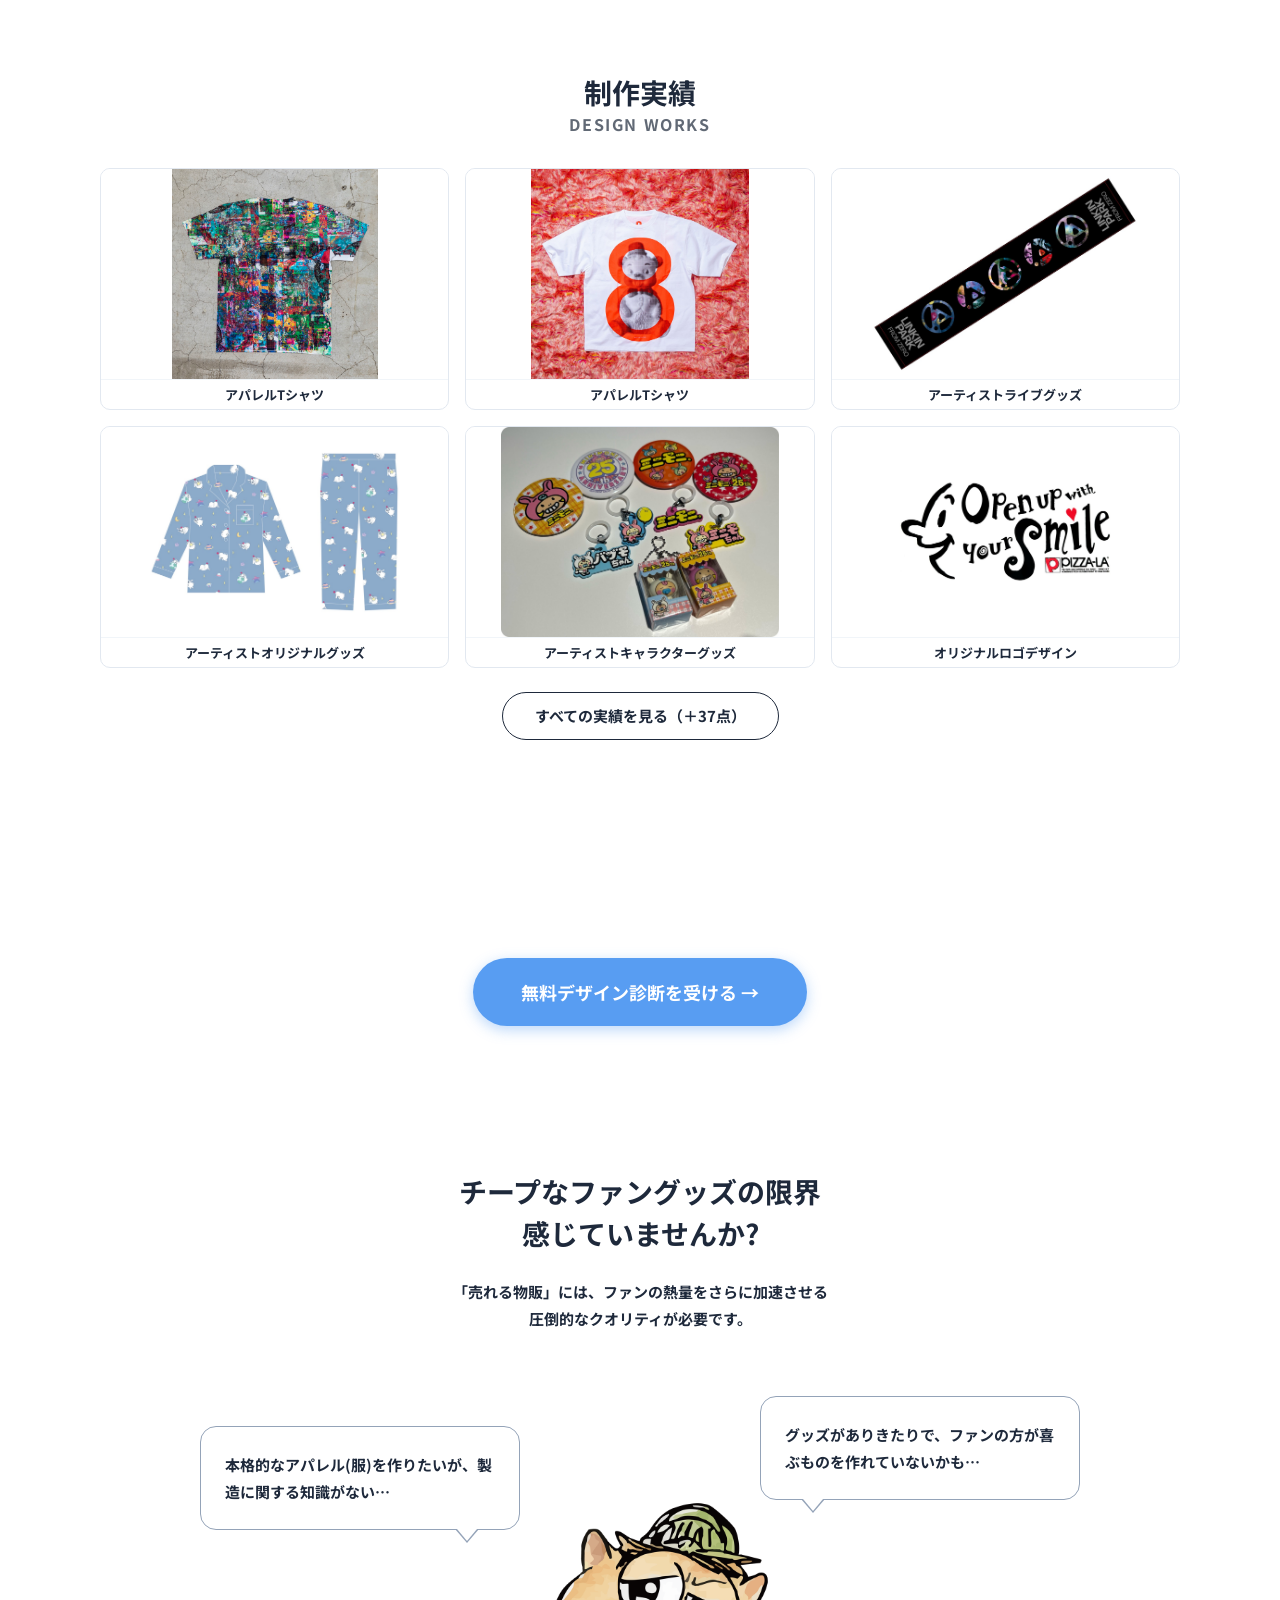
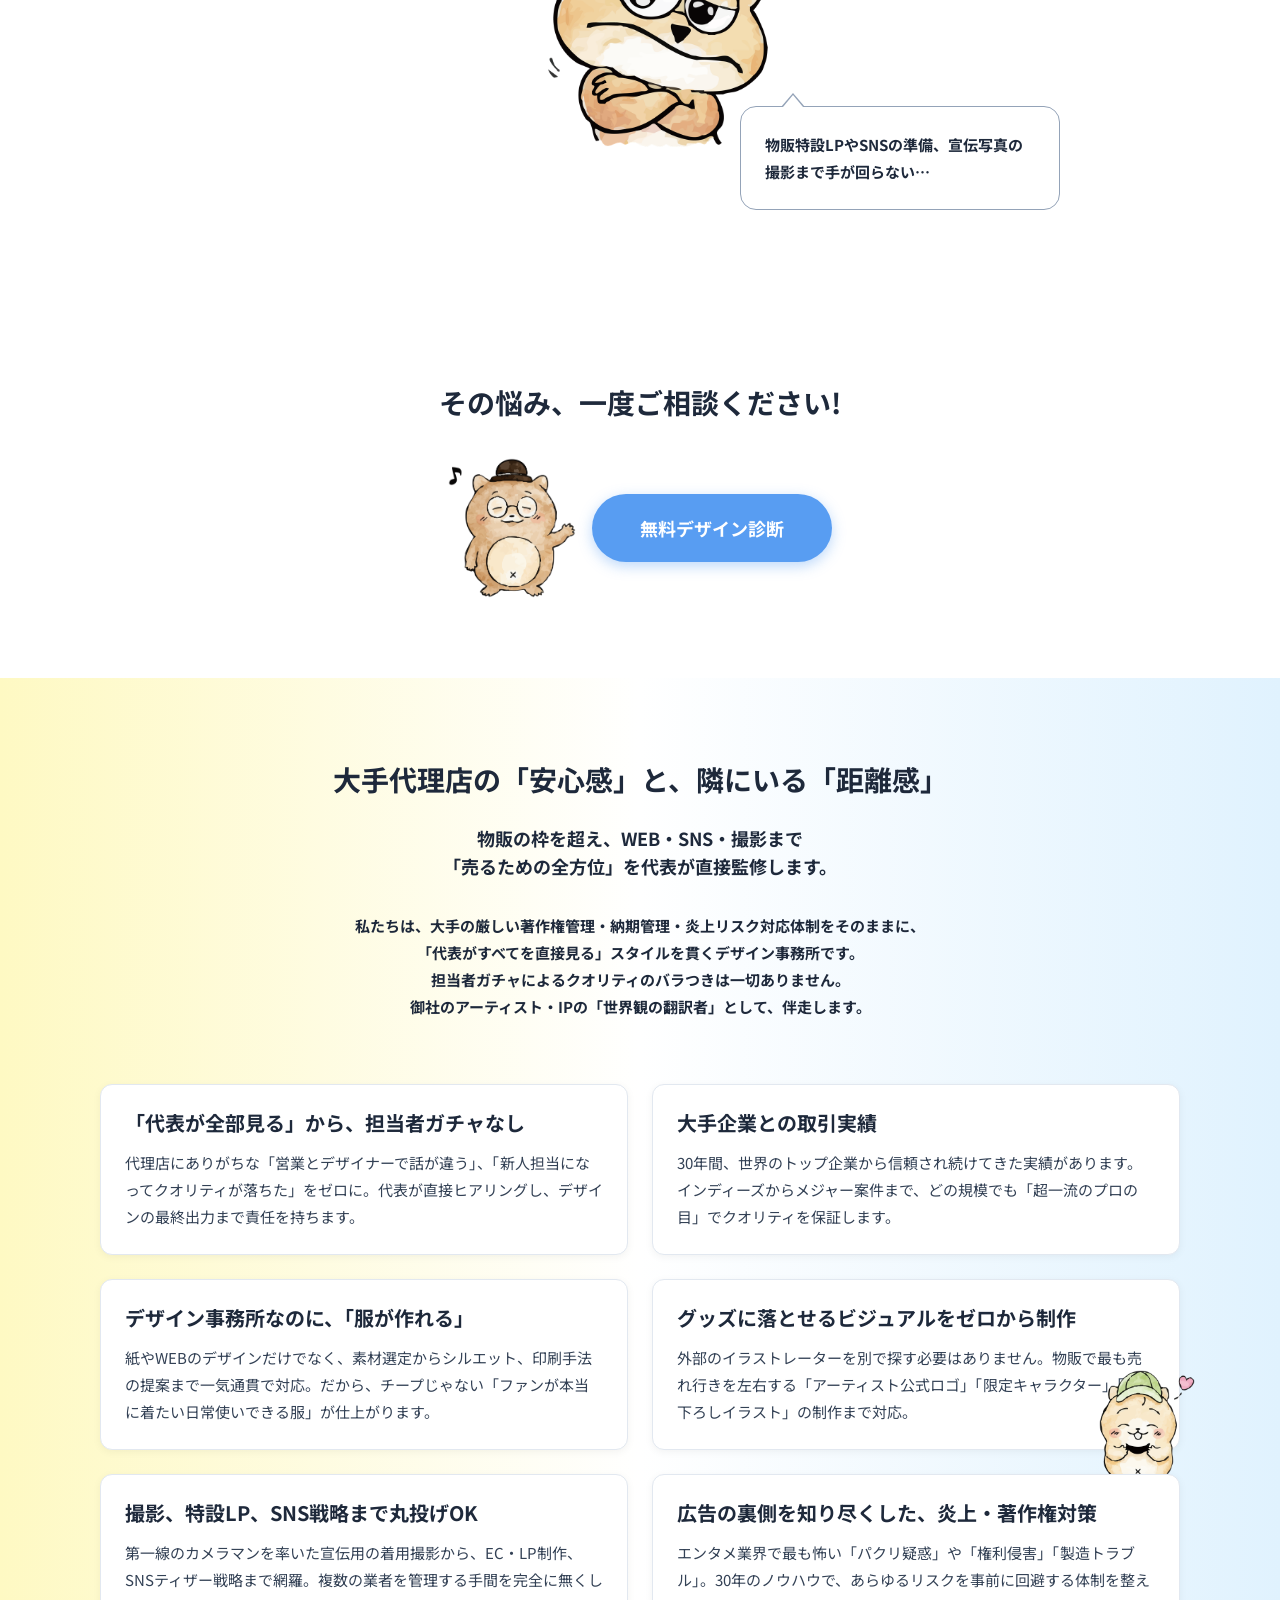
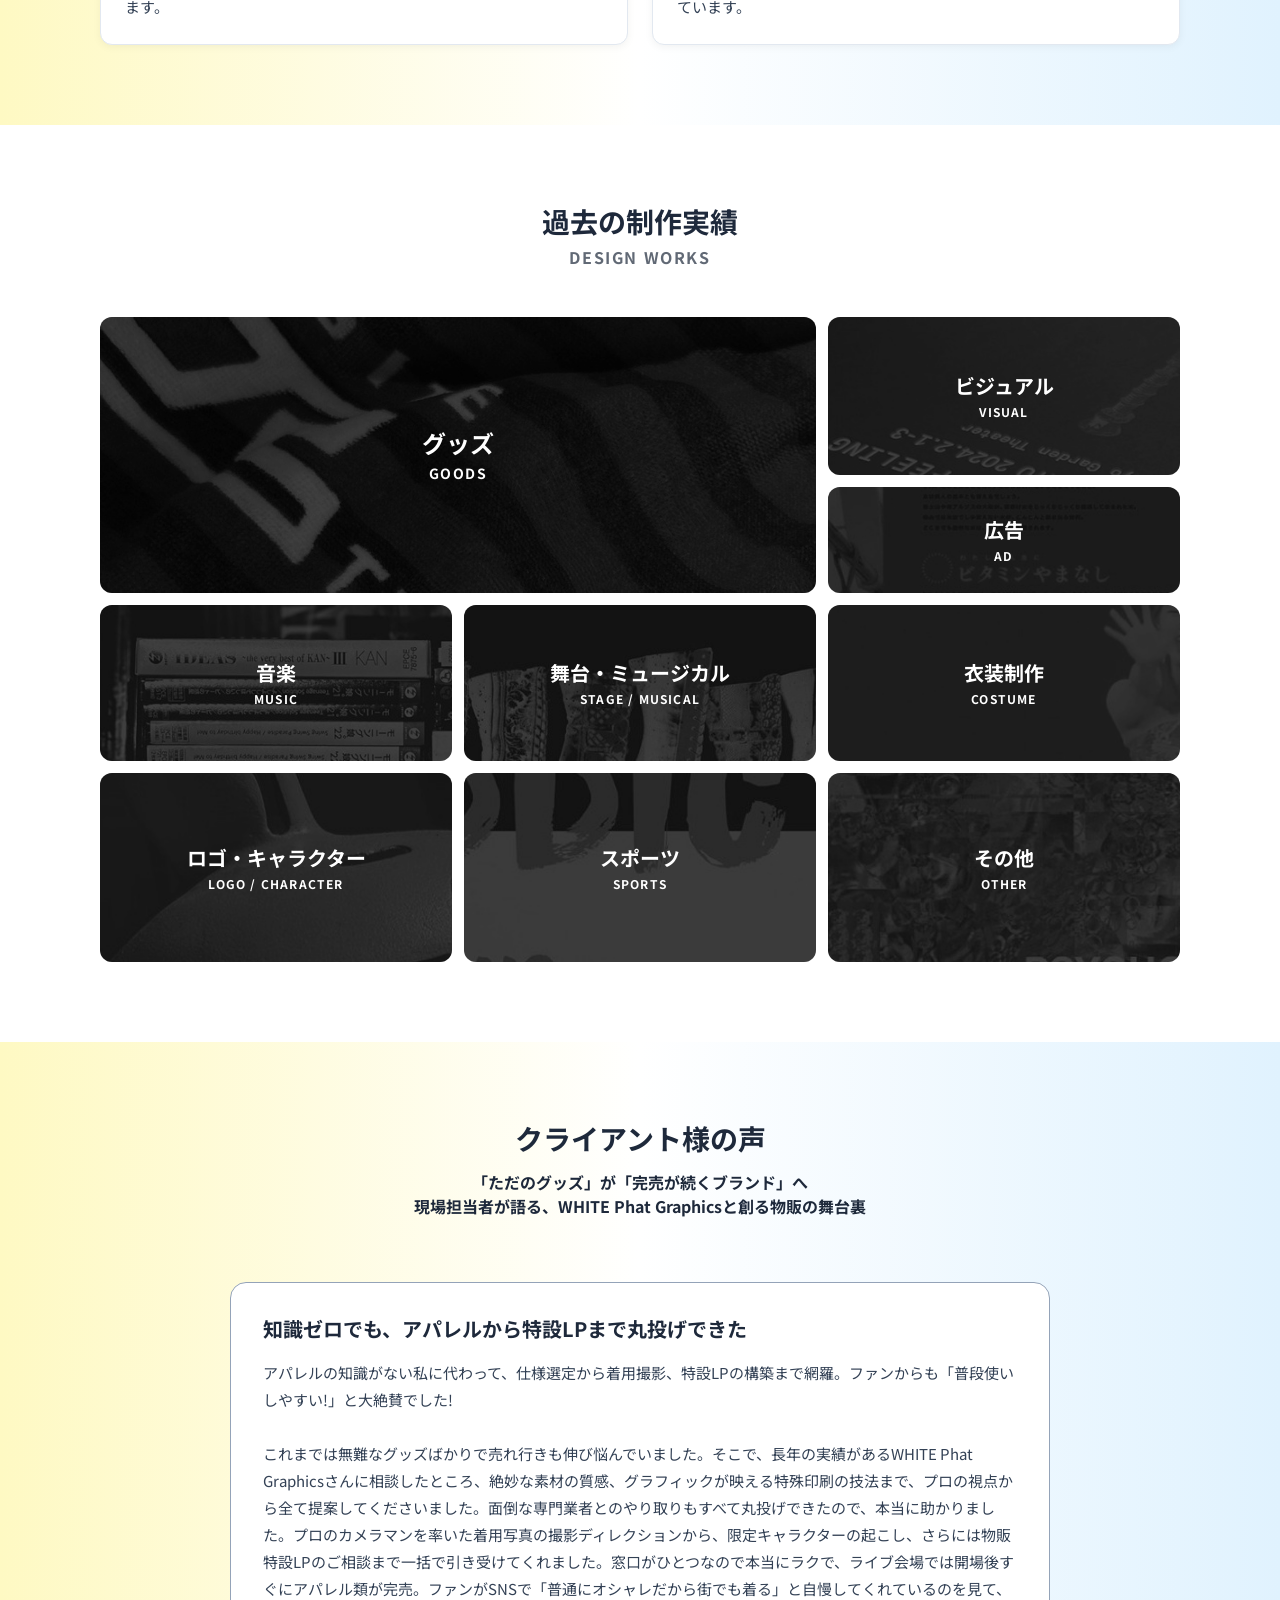
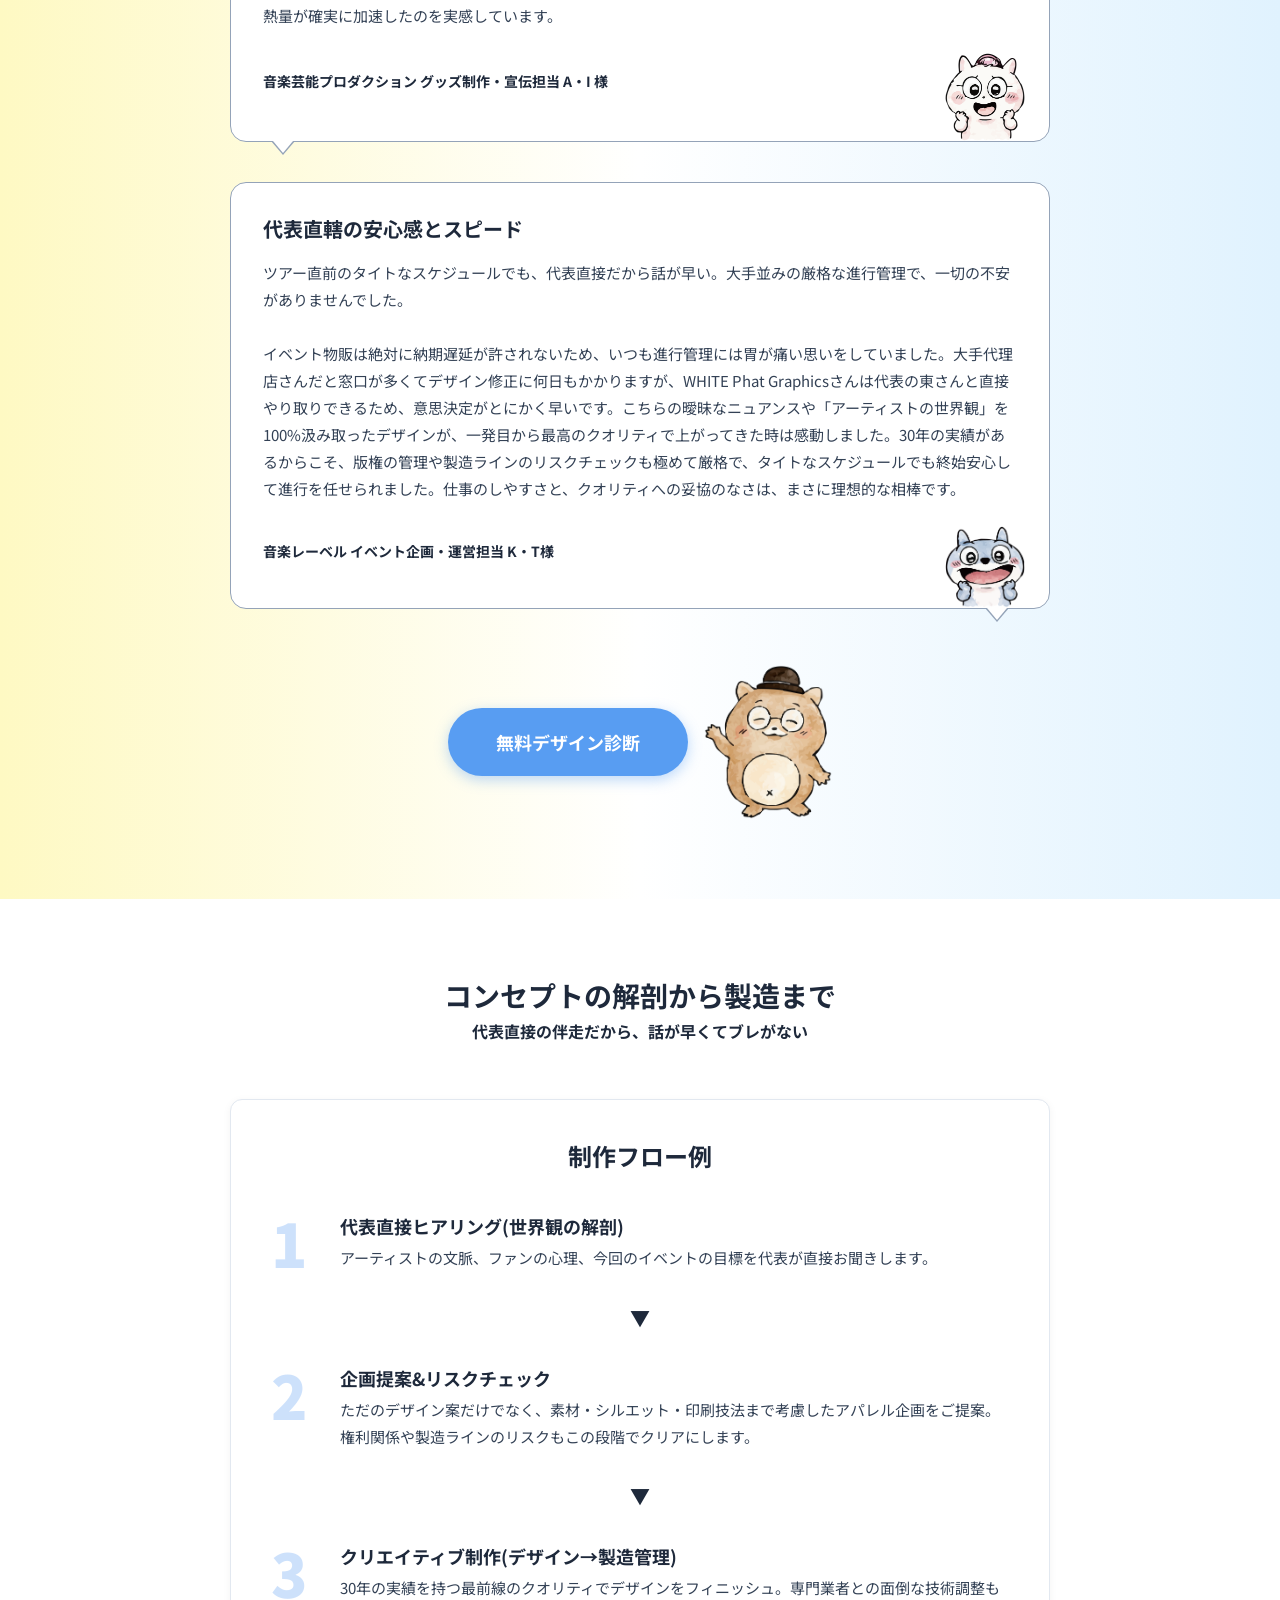
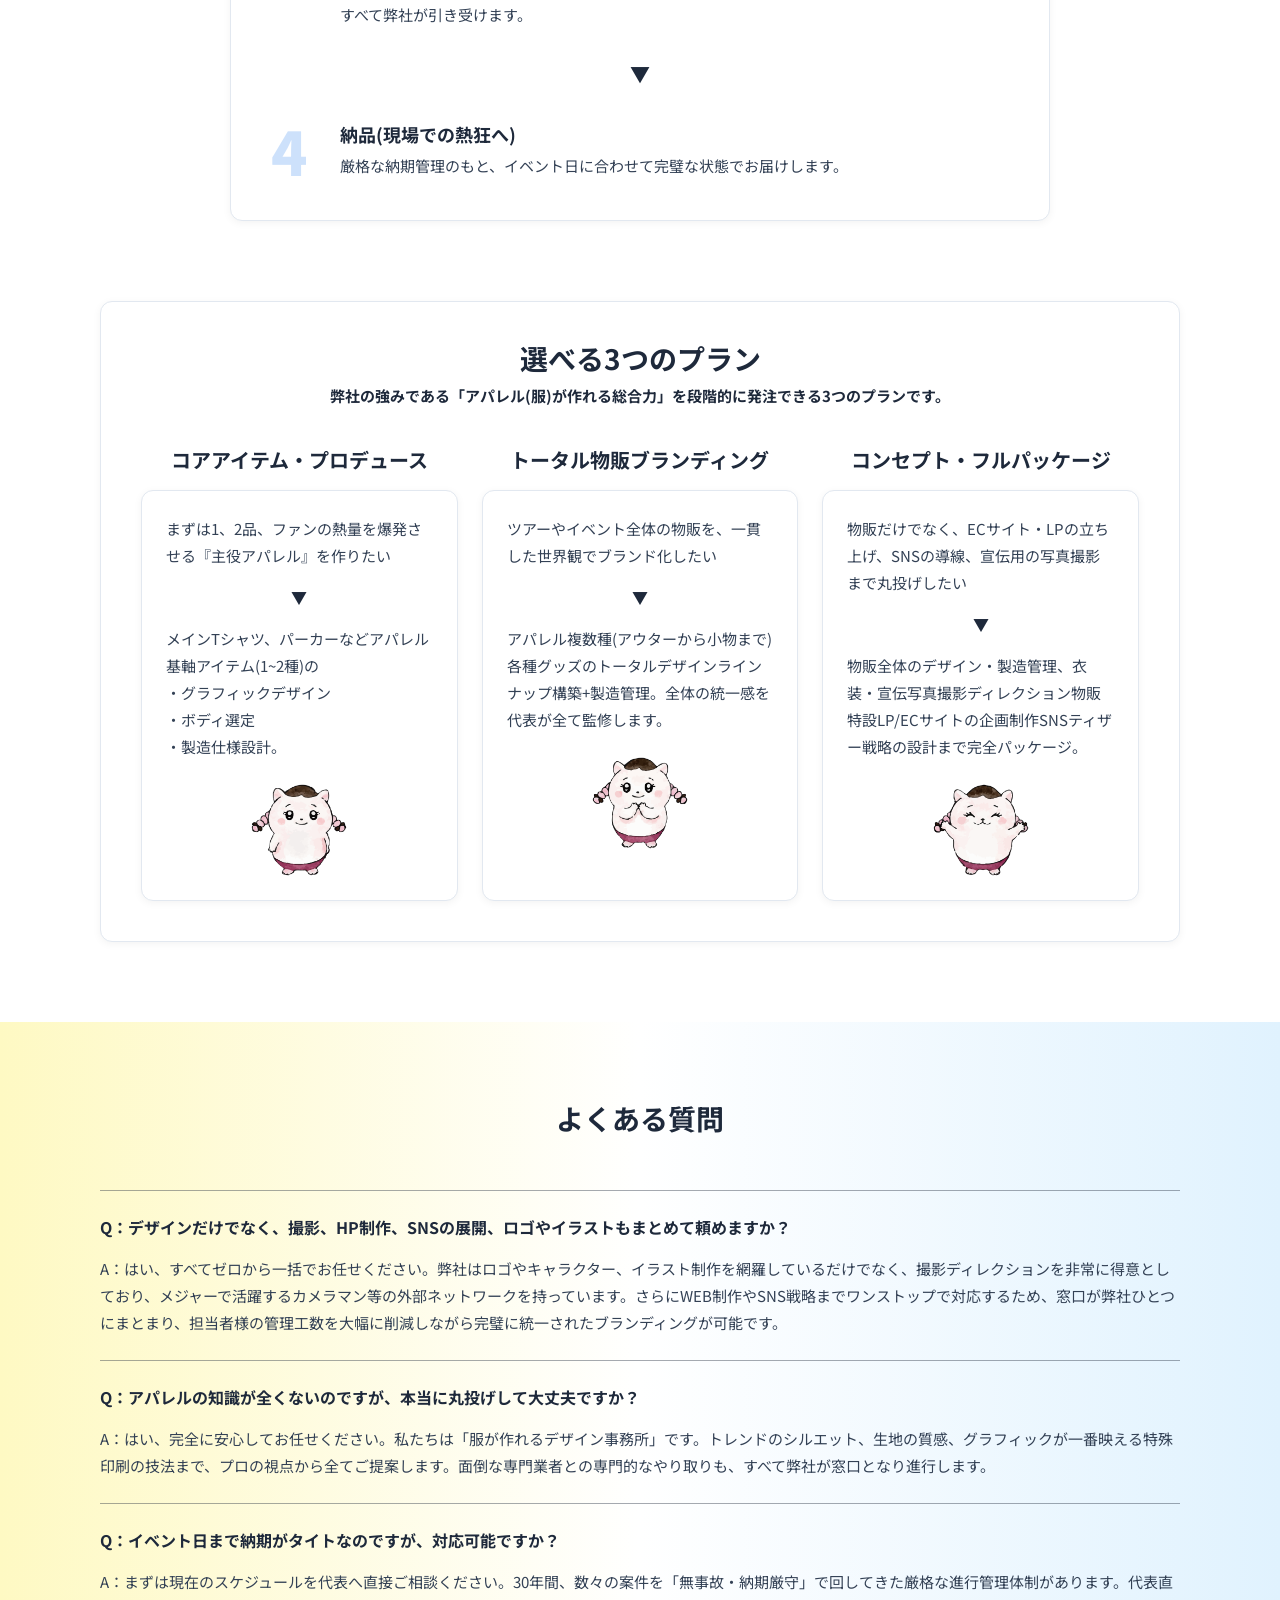
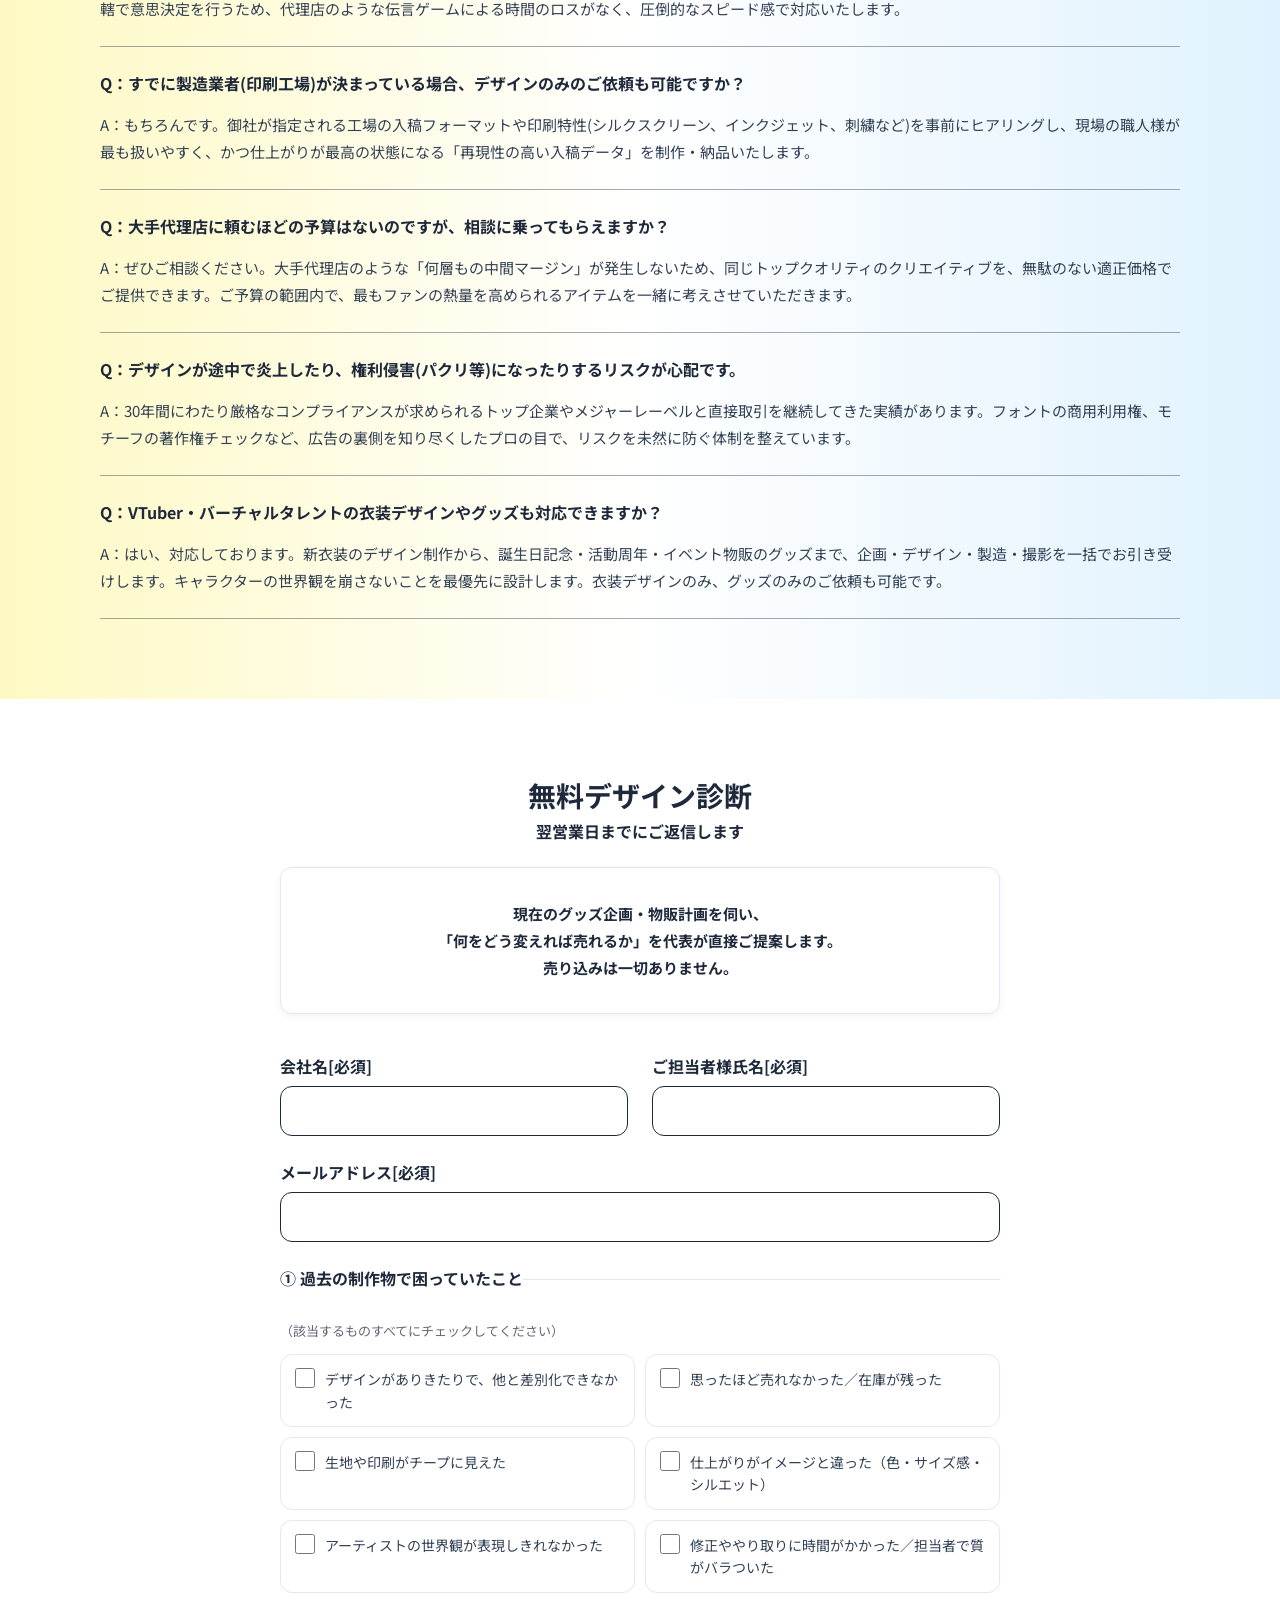
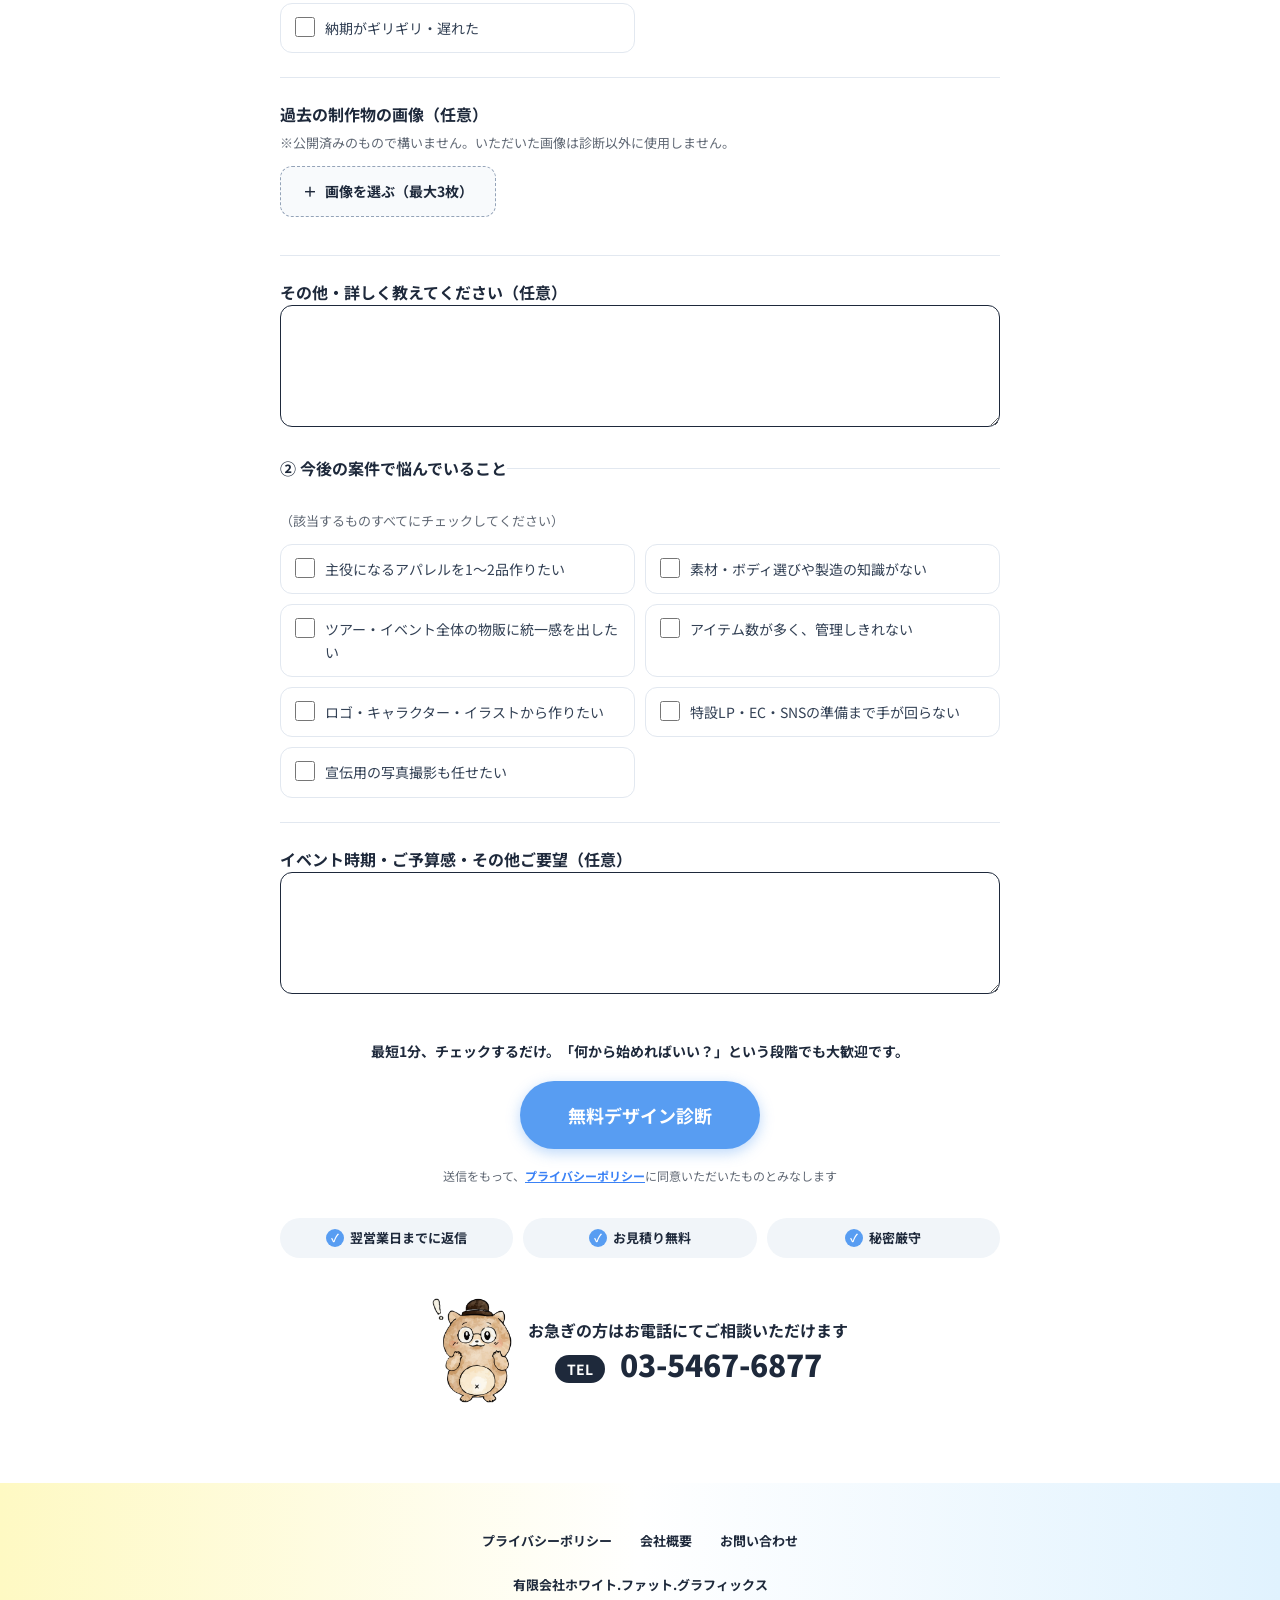
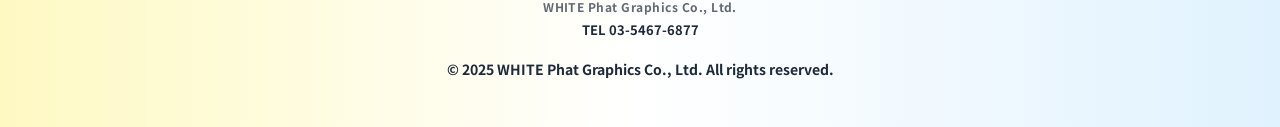
==== commit 6d3e46cc: "feat: 制作実績セクションを追加(最初の6点+展開37点・拡大表示) Co-Authored-By: Claude Opus 5 <noreply@anthropic.com>" ====
--- a/index.html
+++ b/index.html
@@ -170,6 +170,87 @@
     .stat-num { font-size: 40px; }
     .stat-label { font-size: 14px; }
   }
+
+  /* ===== 制作実績ギャラリー(新規) =====
+     ②c の追加セクション専用。セクションごと削除する場合は、この塊も併せて削除する。 */
+  .wg-grid { display: grid; grid-template-columns: repeat(2, 1fr); gap: 8px; }
+  @media (min-width: 768px) { .wg-grid { grid-template-columns: repeat(3, 1fr); gap: 16px; } }
+  .wg-tile {
+    display: block; width: 100%; padding: 0;
+    border: 1px solid #E2E8F0; border-radius: 10px;
+    background-color: #FFFFFF; overflow: hidden; cursor: pointer;
+    transition: border-color 0.2s ease, box-shadow 0.2s ease;
+  }
+  .wg-tile:hover { border-color: #589DF2; box-shadow: 0 2px 10px rgba(0,0,0,0.08); }
+  .wg-tile img {
+    display: block; width: 100%; height: 145px;
+    object-fit: contain; background-color: #FFFFFF;
+  }
+  @media (min-width: 768px) { .wg-tile img { height: 210px; } }
+  /* ラベルは全タイル共通で1行分の高さに固定する */
+  .wg-label {
+    height: 26px; line-height: 26px;
+    padding: 0 4px;
+    font-size: 10px; font-weight: 700; color: #1E293B;
+    text-align: center; white-space: nowrap; overflow: hidden; text-overflow: ellipsis;
+    border-top: 1px solid #F1F5F9;
+  }
+  @media (min-width: 768px) { .wg-label { height: 30px; line-height: 30px; font-size: 13px; } }
+  .wg-toggle {
+    display: inline-block;
+    border: 1px solid #1E293B; border-radius: 9999px;
+    padding: 10px 24px;
+    font-size: 13px; font-weight: 700; color: #1E293B;
+    background-color: #FFFFFF; cursor: pointer;
+    transition: background-color 0.2s ease, color 0.2s ease;
+  }
+  .wg-toggle:hover { background-color: #1E293B; color: #FFFFFF; }
+  @media (min-width: 768px) { .wg-toggle { font-size: 15px; padding: 12px 32px; } }
+  .wg-cat {
+    font-size: 15px; font-weight: 700; color: #1E293B;
+    border-left: 4px solid #589DF2; padding-left: 10px;
+    margin: 24px 0 10px;
+  }
+  .wg-cat span { font-size: 12px; font-weight: 700; color: rgba(30,41,59,0.6); margin-left: 8px; letter-spacing: 0.08em; }
+  .wg-clients {
+    font-size: 12px; line-height: 2; color: #334155; text-align: center;
+    max-width: 820px; margin: 0 auto;
+  }
+  @media (min-width: 768px) { .wg-clients { font-size: 13px; } }
+  /* 拡大表示 */
+  .wg-modal {
+    position: fixed; inset: 0; z-index: 60;
+    background-color: rgba(15, 23, 42, 0.9);
+    display: flex; align-items: center; justify-content: center;
+    padding: 16px;
+  }
+  /* 余白は要素ごとの margin ではなく gap で持たせる。
+     説明文を非表示にしても余白が消えず、表示しても二重にならない。 */
+  .wg-modal-inner {
+    max-width: 900px; width: 100%; text-align: center;
+    display: flex; flex-direction: column; align-items: center;
+    gap: 16px;
+  }
+  @media (min-width: 768px) { .wg-modal-inner { gap: 20px; } }
+  .wg-modal img {
+    display: block; width: 100%; max-height: 68vh;
+    object-fit: contain; border-radius: 10px; background-color: #FFFFFF;
+  }
+  .wg-modal-cap {
+    margin: 0; max-width: 640px;
+    font-size: 12px; line-height: 1.8; font-weight: 700; color: #FFFFFF;
+  }
+  @media (min-width: 768px) { .wg-modal-cap { font-size: 14px; } }
+  .wg-modal-close {
+    position: absolute; top: 12px; right: 14px;
+    width: 40px; height: 40px; border-radius: 9999px;
+    background-color: rgba(255,255,255,0.15); color: #FFFFFF;
+    font-size: 22px; line-height: 1; cursor: pointer; border: 0;
+  }
+  .wg-modal-close:hover { background-color: rgba(255,255,255,0.3); }
+  /* btn-cta の <a> は既定が inline で、上下の余白が行の高さに算入されない。
+     拡大表示の中でも重なりが起きないよう、ブロック扱いにしておく。 */
+  #wg-modal-cta { display: inline-block; }
 
   /* ===== フォーム: グループ見出し・チェック項目 ===== */
   .form-block { border-top: 1px solid #E2E8F0; padding-top: 24px; }
@@ -430,6 +511,66 @@
   </div>
 </section>
 
+<!-- ==================== ②c 制作実績(新規・追加ブロック) ====================
+     このブロックは独立しており、<section> ごと削除すれば完全に元へ戻ります。
+     専用スタイルは <style> 内の「制作実績ギャラリー(新規)」に、
+     専用スクリプトは </body> 直前の該当ブロックにまとまっています。 -->
+<section id="works-gallery" class="bg-white pt-12 pb-12 md:pt-16 md:pb-16 px-5">
+  <div class="max-w-[1080px] mx-auto">
+    <h2 class="fade-up text-2xl md:text-[28px] font-bold text-brand-navy text-center mb-1">制作実績</h2>
+    <p class="fade-up text-sm md:text-base font-bold text-brand-navy/70 text-center tracking-widest mb-4 md:mb-8">DESIGN WORKS</p>
+
+    <!-- 最初に見せる6点。
+         JavaScriptが動かない場合でも表示されるよう、ここに直接書いている。
+         差し替えは </body> 直前の FEATURED 配列を書き換えれば反映される
+         (スクリプトが読み込み時に配列の内容でここを上書きする)。 -->
+    <div id="wg-featured" class="wg-grid wg-grid-featured">
+      <button type="button" class="wg-tile"><img src="assets/works/a1-01.jpg" alt="アパレルTシャツ"><p class="wg-label">アパレルTシャツ</p></button>
+      <button type="button" class="wg-tile"><img src="assets/works/a2-01.jpg" alt="アパレルTシャツ"><p class="wg-label">アパレルTシャツ</p></button>
+      <button type="button" class="wg-tile"><img src="assets/works/goods-03.jpg" alt="アーティストライブグッズ"><p class="wg-label">アーティストライブグッズ</p></button>
+      <button type="button" class="wg-tile"><img src="assets/works/goods-12.jpg" alt="アーティストオリジナルグッズ"><p class="wg-label">アーティストオリジナルグッズ</p></button>
+      <button type="button" class="wg-tile"><img src="assets/works/goods-16.jpg" alt="アーティストキャラクターグッズ"><p class="wg-label">アーティストキャラクターグッズ</p></button>
+      <button type="button" class="wg-tile"><img src="assets/works/logo-06.jpg" alt="オリジナルロゴデザイン"><p class="wg-label">オリジナルロゴデザイン</p></button>
+    </div>
+
+    <div class="text-center mt-4 md:mt-6">
+      <button type="button" id="wg-toggle" class="wg-toggle" aria-expanded="false" aria-controls="wg-more">
+        すべての実績を見る（＋37点）
+      </button>
+    </div>
+
+    <!-- 展開部(閉じている間は画像を1枚も読み込まない) -->
+    <div id="wg-more" class="hidden mt-8 md:mt-10"></div>
+
+    <!-- 取引先企業名 -->
+    <div class="fade-up mt-10 md:mt-12">
+      <h3 class="text-base md:text-lg font-bold text-brand-navy text-center mb-4">これまでご一緒したみなさま（一部）</h3>
+      <p class="wg-clients">集英社／小学館／角川書店／任天堂／NTTグループ／毎日新聞／電通／博報堂／JR東日本企画／マイクロソフト／資生堂／東宝／テイチク／エイベックスグループ／ユニバーサル／ポニーキャニオン／ソニーミュージック／KINGレコード／株式会社アップフロントグループ／東映株式会社／トレジャーズ株式会社</p>
+    </div>
+
+    <!-- 既存セクションと同じく flex で包む。
+         btn-cta の <a> は既定が inline のため、包まずに置くと上下の余白が
+         行の高さに算入されず、直前のクライアント名に重なってしまう。 -->
+    <div class="flex items-center justify-center mt-10 md:mt-12">
+      <a href="#contact" class="btn-cta text-white text-base md:text-lg font-bold px-8 py-4 md:px-12 md:py-5">
+        無料デザイン診断を受ける →
+      </a>
+    </div>
+  </div>
+</section>
+
+<!-- 画像拡大モーダル(上の制作実績セクション専用) -->
+<div id="wg-modal" class="wg-modal hidden" role="dialog" aria-modal="true" aria-label="制作実績の拡大表示">
+  <button type="button" class="wg-modal-close" id="wg-modal-close" aria-label="閉じる">×</button>
+  <div class="wg-modal-inner">
+    <img id="wg-modal-img" src="" alt="">
+    <p id="wg-modal-cap" class="wg-modal-cap"></p>
+    <a href="#contact" id="wg-modal-cta" class="btn-cta text-white text-sm md:text-base font-bold px-6 py-3 md:px-8 md:py-4">
+      無料デザイン診断を受ける →
+    </a>
+  </div>
+</div>
+
 <!-- ==================== ③ 課題提起(ペルソナ共感) ==================== -->
 <section class="bg-white pt-16 pb-16 md:pt-20 md:pb-20 px-5">
   <div class="max-w-[1080px] mx-auto">
@@ -934,7 +1075,7 @@
     <nav class="footer-nav">
       <a href="/privacy">プライバシーポリシー</a>
       <a href="https://4phat.com/#company" target="_blank" rel="noopener noreferrer">会社概要</a>
-      <a href="https://4phat.com/contact" target="_blank" rel="noopener noreferrer">お問い合わせ</a>
+      <a href="#contact">お問い合わせ</a>
     </nav>
     <div class="footer-company">
       <p>有限会社ホワイト.ファット.グラフィックス</p>
@@ -1242,5 +1383,146 @@
   }
 </script>
 
+<!-- ==================== ②c 制作実績ギャラリー 制御スクリプト(新規) ====================
+     上の #works-gallery セクション専用。セクションを削除する場合は、この <script> も削除する。 -->
+<script>
+(() => {
+  const root = document.getElementById('works-gallery');
+  if (!root) return;
+
+  const DIR = 'assets/works/';
+
+  // ▼ 最初に表示する6点。ここを書き換えるだけで入れ替えられる
+  //    file: ファイル名 / label: 画像下のラベル / note: 拡大時の説明文(無ければ空)
+  const FEATURED = [
+    { file: 'a1-01.jpg',    label: 'アパレルTシャツ',            note: '"what\'s going on" サステナブル素材で創られたオールハンドメイドプリント' },
+    { file: 'a2-01.jpg',    label: 'アパレルTシャツ',            note: '"8EAR HUG" オリジナルボディ＆プリント' },
+    { file: 'goods-03.jpg', label: 'アーティストライブグッズ',      note: '' },
+    { file: 'goods-12.jpg', label: 'アーティストオリジナルグッズ',  note: '' },
+    { file: 'goods-16.jpg', label: 'アーティストキャラクターグッズ', note: '' },
+    { file: 'logo-06.jpg',  label: 'オリジナルロゴデザイン',       note: '' },
+  ];
+
+  // ▼ 展開部。カテゴリ見出しと、その中に並べるファイル
+  const pad = (n) => String(n).padStart(2, '0');
+  const MORE = [
+    { jp: 'アパレル', en: 'APPAREL', files: [
+        ...Array.from({ length: 7 }, (_, i) => `a1-${pad(i + 2)}.jpg`),
+        ...Array.from({ length: 3 }, (_, i) => `a2-${pad(i + 2)}.jpg`),
+      ] },
+    { jp: 'グッズ', en: 'GOODS', files:
+        Array.from({ length: 21 }, (_, i) => `goods-${pad(i + 1)}.jpg`)
+          .filter((f) => !['goods-03.jpg', 'goods-12.jpg', 'goods-16.jpg'].includes(f)) },
+    { jp: '衣装', en: 'COSTUME', files:
+        Array.from({ length: 4 }, (_, i) => `costume-${pad(i + 1)}.jpg`) },
+    { jp: 'ロゴ・キャラクター', en: 'LOGO / CHARACTER', files:
+        Array.from({ length: 6 }, (_, i) => `logo-${pad(i + 1)}.jpg`)
+          .filter((f) => f !== 'logo-06.jpg') },
+  ];
+
+  const notes = new Map(FEATURED.filter((x) => x.note).map((x) => [x.file, x.note]));
+
+  // 展開部のタイルを作る(こちらは開いたときに生成する)
+  const makeTile = (file, label, lazy) => {
+    const btn = document.createElement('button');
+    btn.type = 'button';
+    btn.className = 'wg-tile';
+    const img = document.createElement('img');
+    img.src = DIR + file;
+    img.alt = label || '制作実績';
+    if (lazy) img.loading = 'lazy';
+    btn.appendChild(img);
+    if (label) {
+      const p = document.createElement('p');
+      p.className = 'wg-label';
+      p.textContent = label;
+      btn.appendChild(p);
+    }
+    btn.addEventListener('click', () => openModal(file, label));
+    return btn;
+  };
+
+  // --- 最初の6点 ---
+  // タイルはHTMLに直接書いてあるので、ここでは作らない。
+  // (JavaScriptが止まっても6点が表示されたままになる)
+  // FEATURED 配列の内容でHTML側を上書きし、差し替えは配列1箇所で済むようにする。
+  const featuredTiles = [...document.querySelectorAll('#wg-featured .wg-tile')];
+  featuredTiles.forEach((tile, idx) => {
+    const item = FEATURED[idx];
+    if (!item) { tile.remove(); return; }
+    const img = tile.querySelector('img');
+    const label = tile.querySelector('.wg-label');
+    if (img) {
+      if (img.getAttribute('src') !== DIR + item.file) img.src = DIR + item.file;
+      img.alt = item.label || '制作実績';
+    }
+    if (label) label.textContent = item.label;
+    tile.addEventListener('click', () => openModal(item.file, item.label));
+  });
+
+  // --- 展開部(ボタンを押すまで中身を作らない = 画像を読み込まない) ---
+  const moreWrap = document.getElementById('wg-more');
+  const toggle = document.getElementById('wg-toggle');
+  let built = false;
+  const build = () => {
+    if (built) return;
+    MORE.forEach((cat) => {
+      const h = document.createElement('h3');
+      h.className = 'wg-cat';
+      h.textContent = cat.en;
+      const sp = document.createElement('span');
+      sp.textContent = cat.jp;
+      h.appendChild(sp);
+      moreWrap.appendChild(h);
+      const grid = document.createElement('div');
+      grid.className = 'wg-grid';
+      cat.files.forEach((f) => grid.appendChild(makeTile(f, '', true)));
+      moreWrap.appendChild(grid);
+    });
+    built = true;
+  };
+
+  toggle.addEventListener('click', () => {
+    const open = moreWrap.classList.contains('hidden');
+    if (open) build();
+    moreWrap.classList.toggle('hidden', !open);
+    toggle.setAttribute('aria-expanded', String(open));
+    toggle.textContent = open ? '閉じる' : 'すべての実績を見る（＋37点）';
+  });
+
+  // --- 拡大表示(同じページ内。閉じたら元のスクロール位置へ戻す) ---
+  const modal = document.getElementById('wg-modal');
+  const modalImg = document.getElementById('wg-modal-img');
+  const modalCap = document.getElementById('wg-modal-cap');
+  let savedY = 0;
+
+  function openModal(file, label) {
+    savedY = window.scrollY;
+    modalImg.src = DIR + file;
+    modalImg.alt = label || '制作実績';
+    const note = notes.get(file) || '';
+    modalCap.textContent = note;
+    modalCap.style.display = note ? '' : 'none';
+    modal.classList.remove('hidden');
+    document.body.style.overflow = 'hidden';
+  }
+
+  function closeModal() {
+    modal.classList.add('hidden');
+    modalImg.src = '';
+    document.body.style.overflow = '';
+    window.scrollTo(0, savedY); // 見ていた位置に正確に戻す
+  }
+
+  document.getElementById('wg-modal-close').addEventListener('click', closeModal);
+  modal.addEventListener('click', (e) => { if (e.target === modal) closeModal(); });
+  document.addEventListener('keydown', (e) => {
+    if (e.key === 'Escape' && !modal.classList.contains('hidden')) closeModal();
+  });
+  // モーダル内のCTAは、閉じてからフォームへ移動する
+  document.getElementById('wg-modal-cta').addEventListener('click', closeModal);
+})();
+</script>
+
 </body>
 </html>
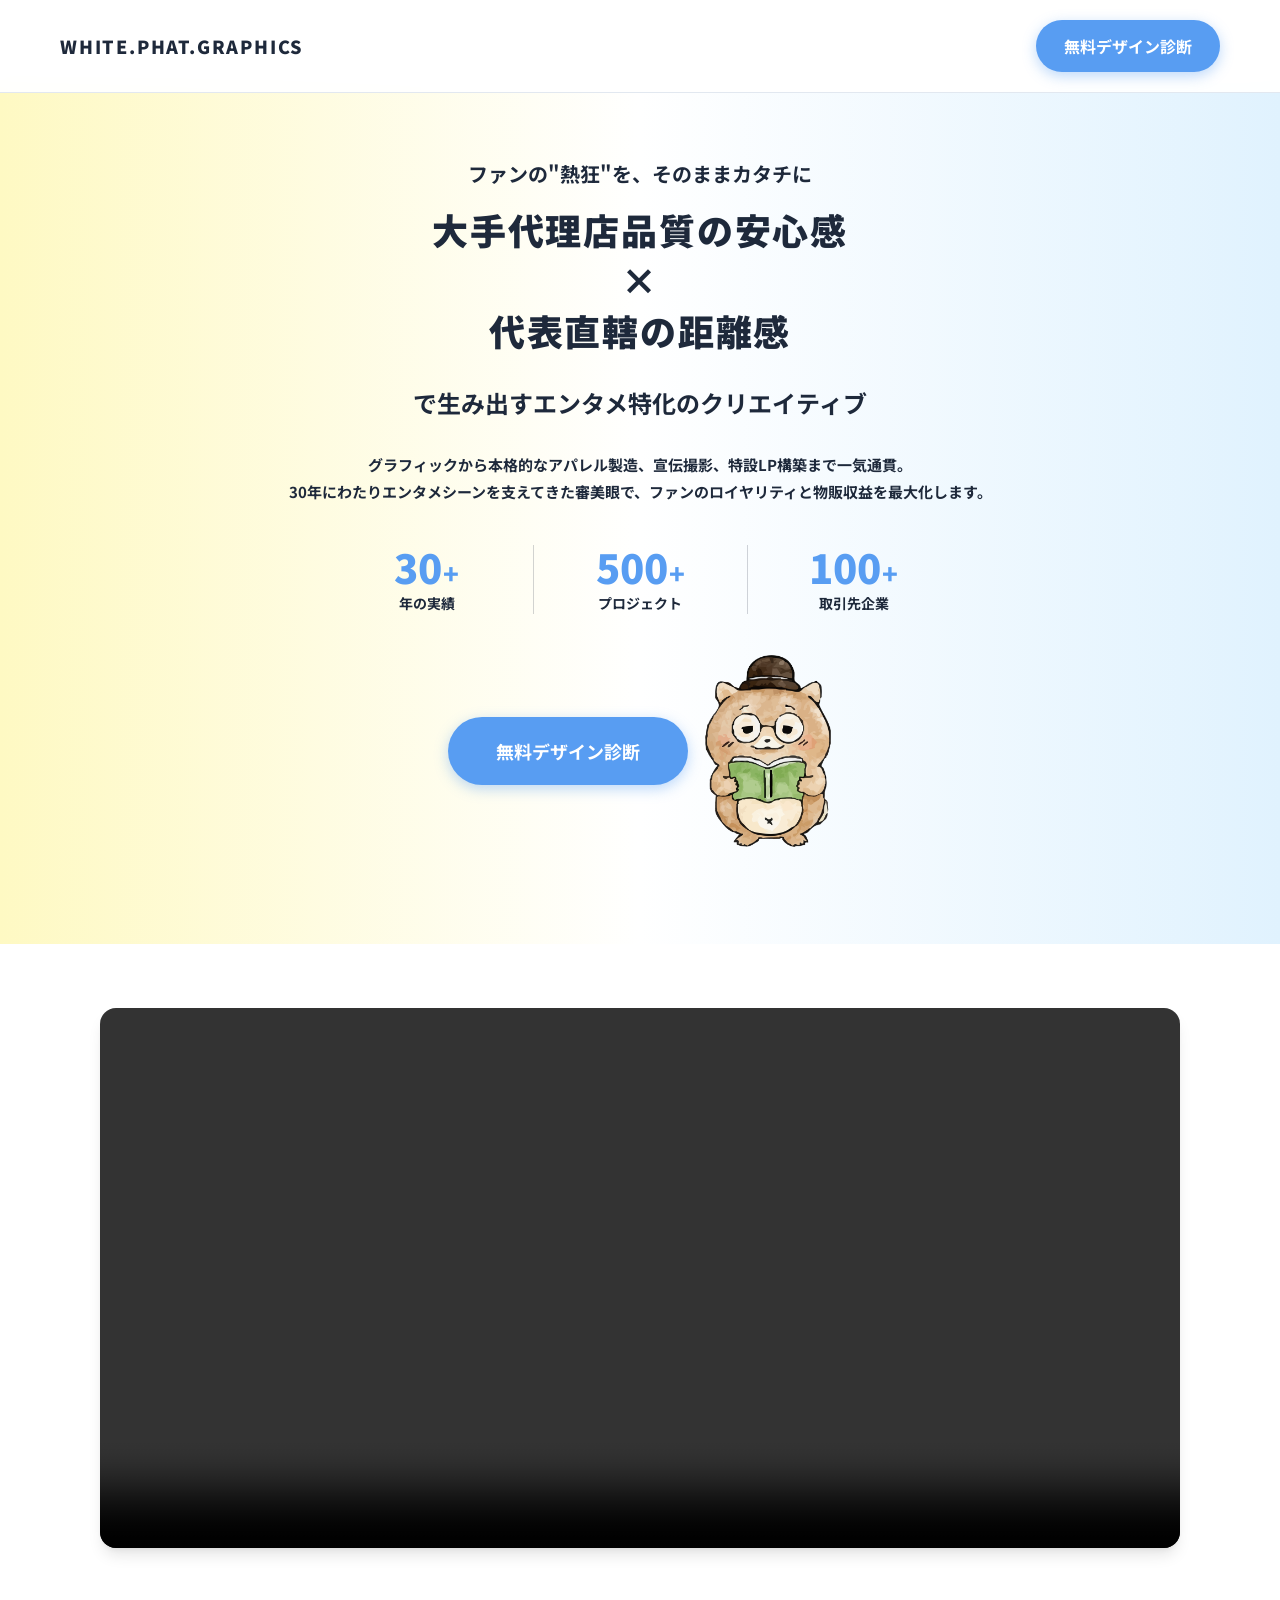
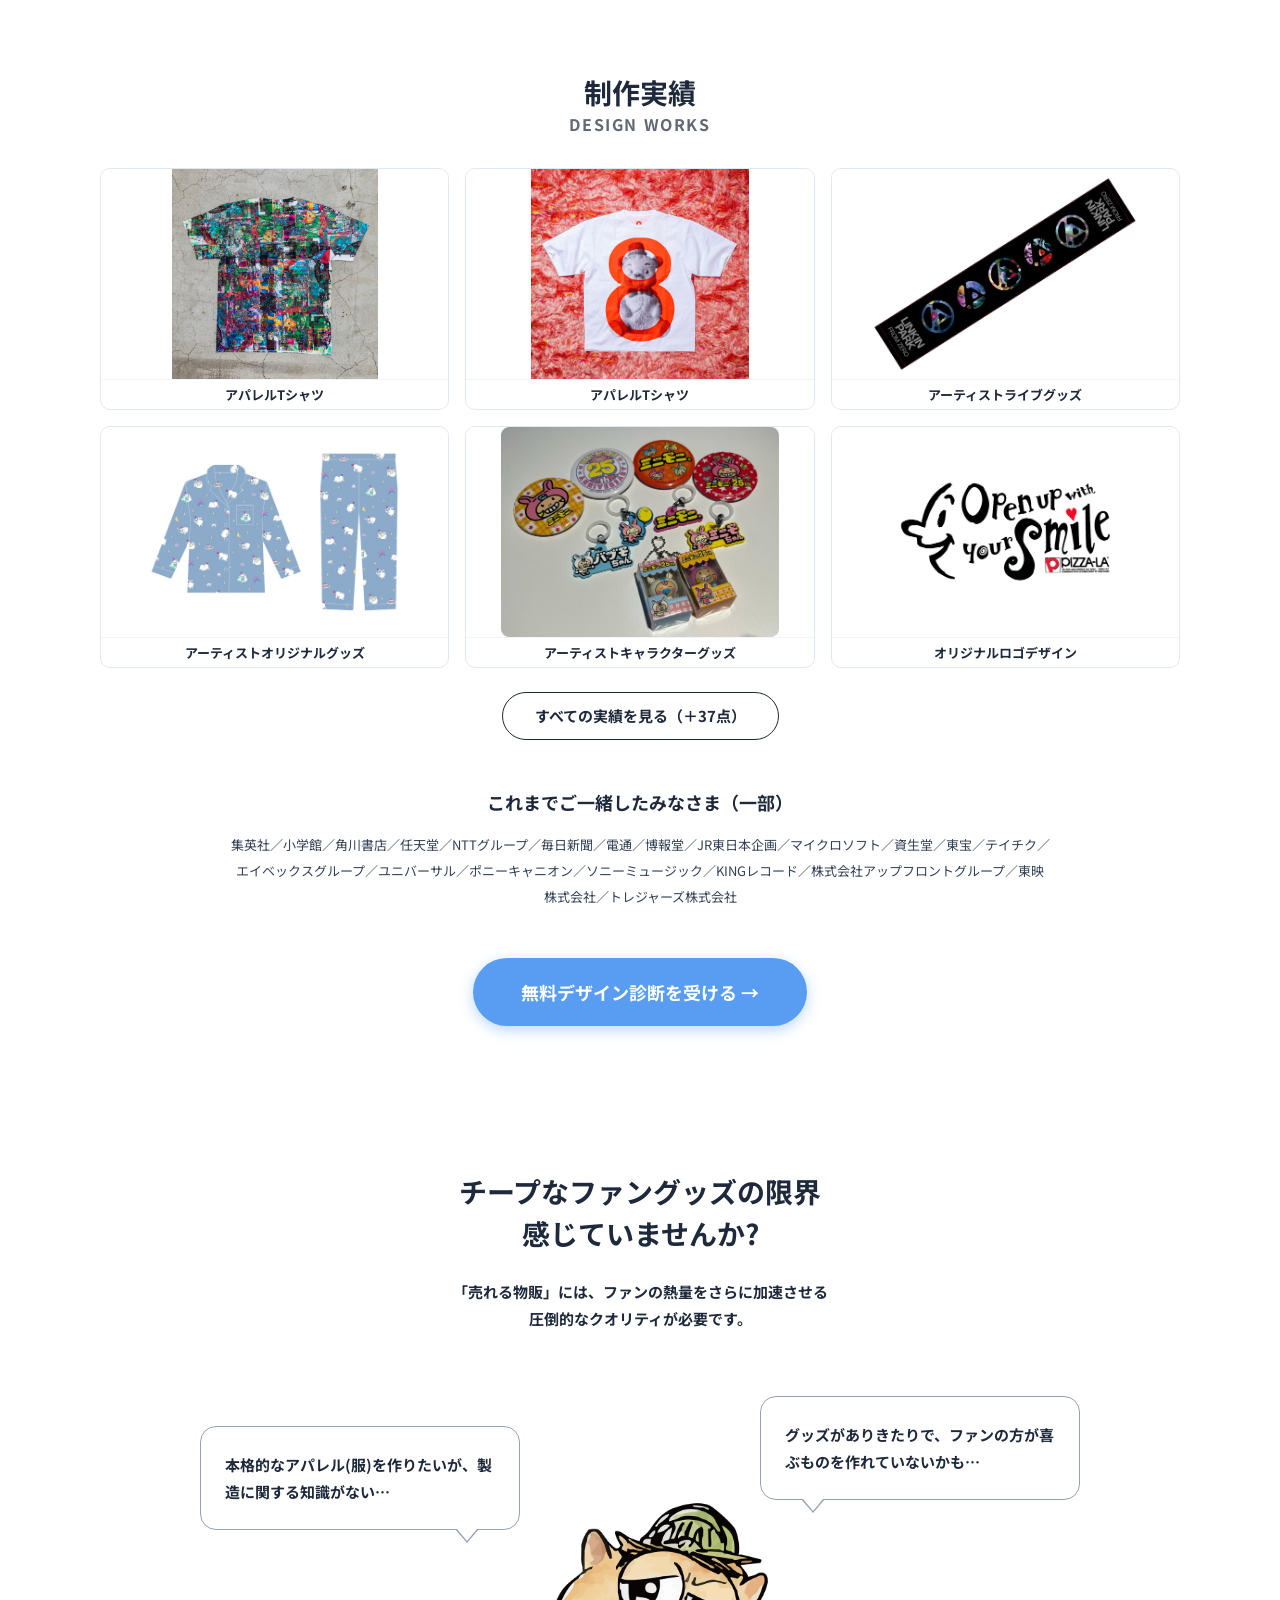
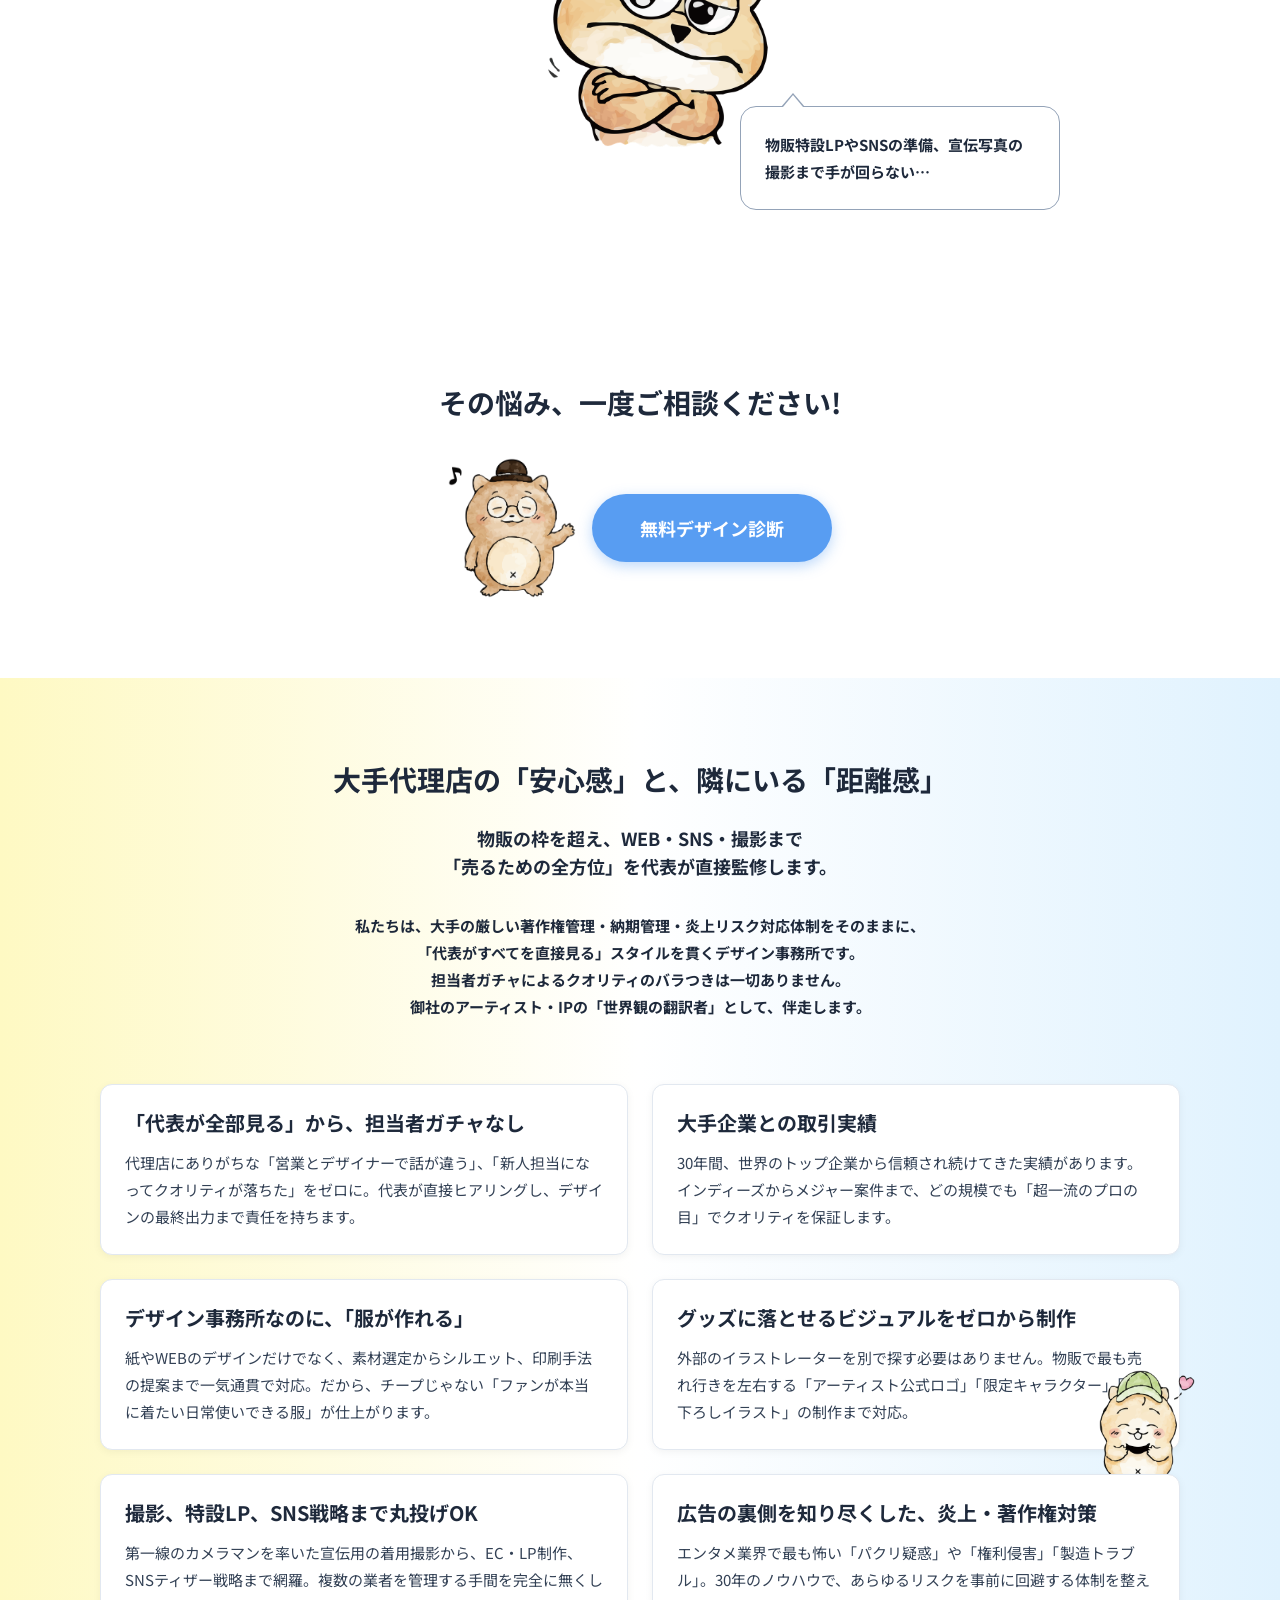
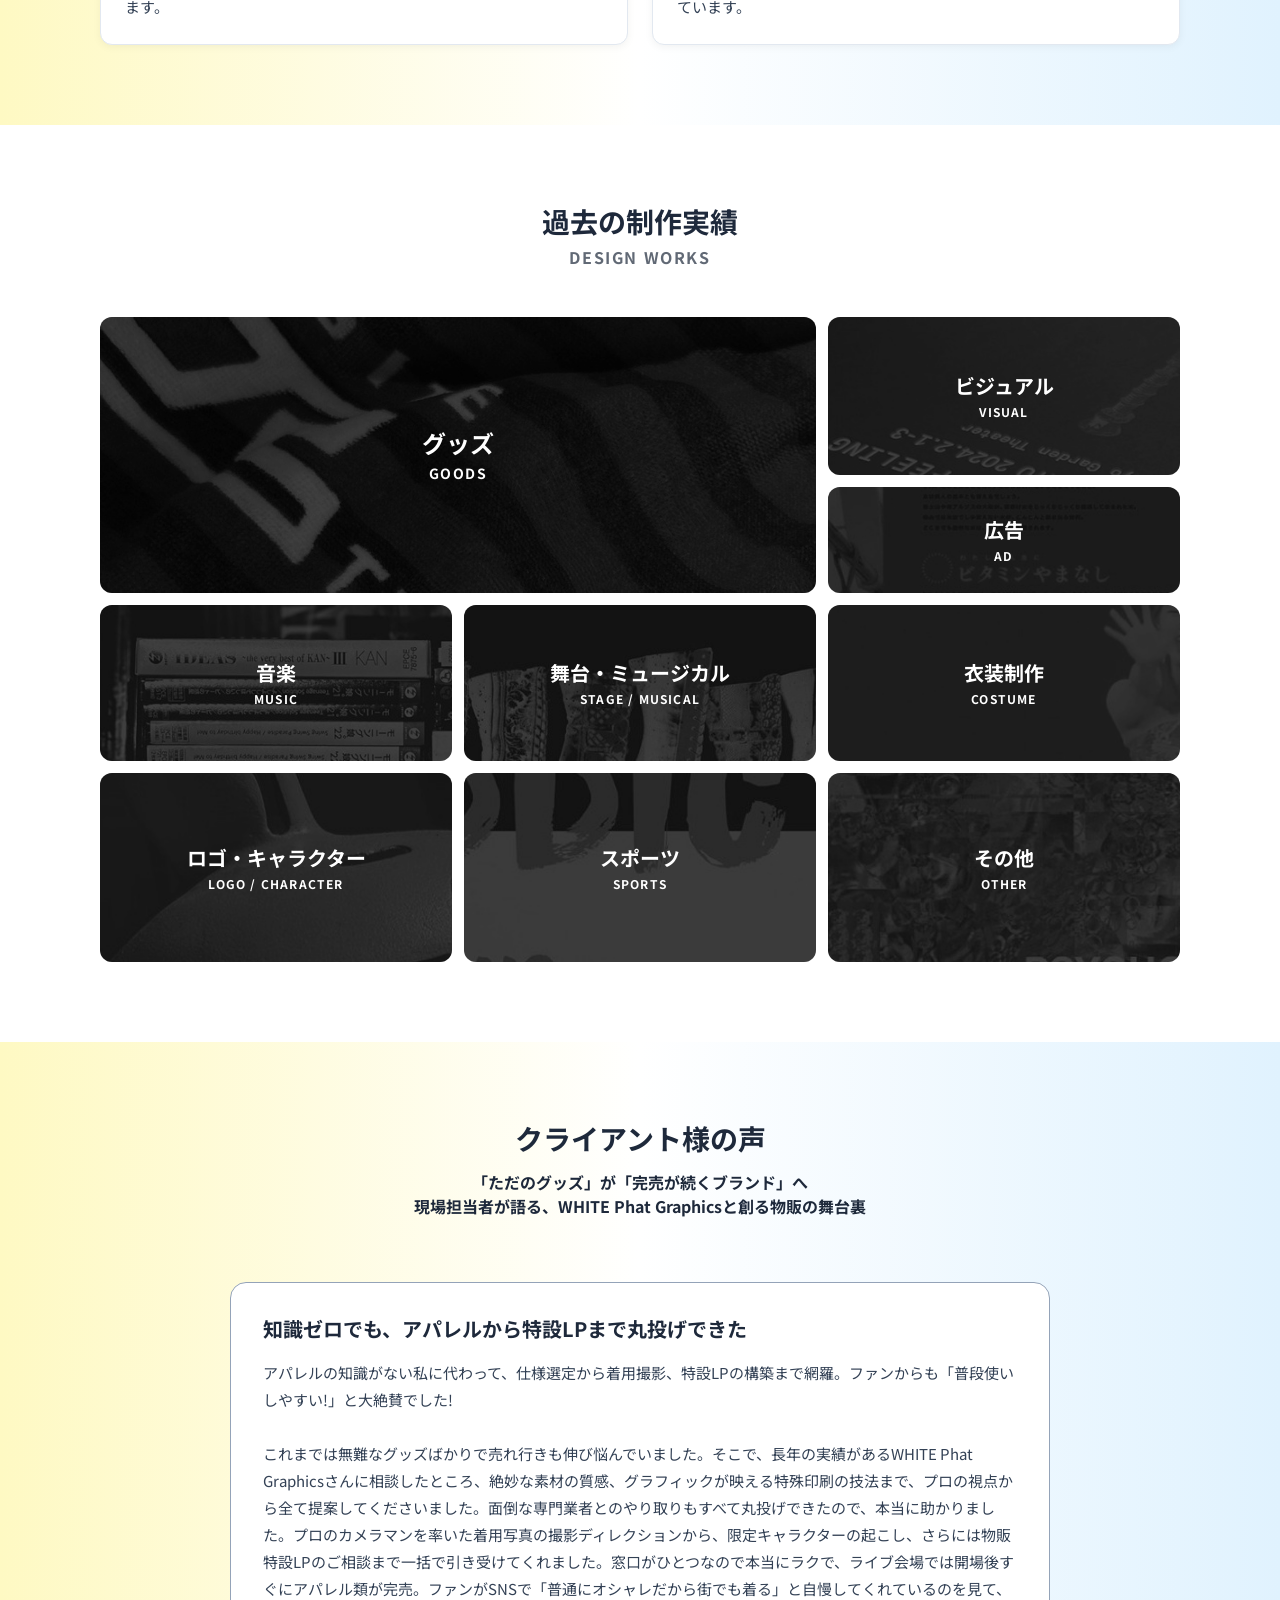
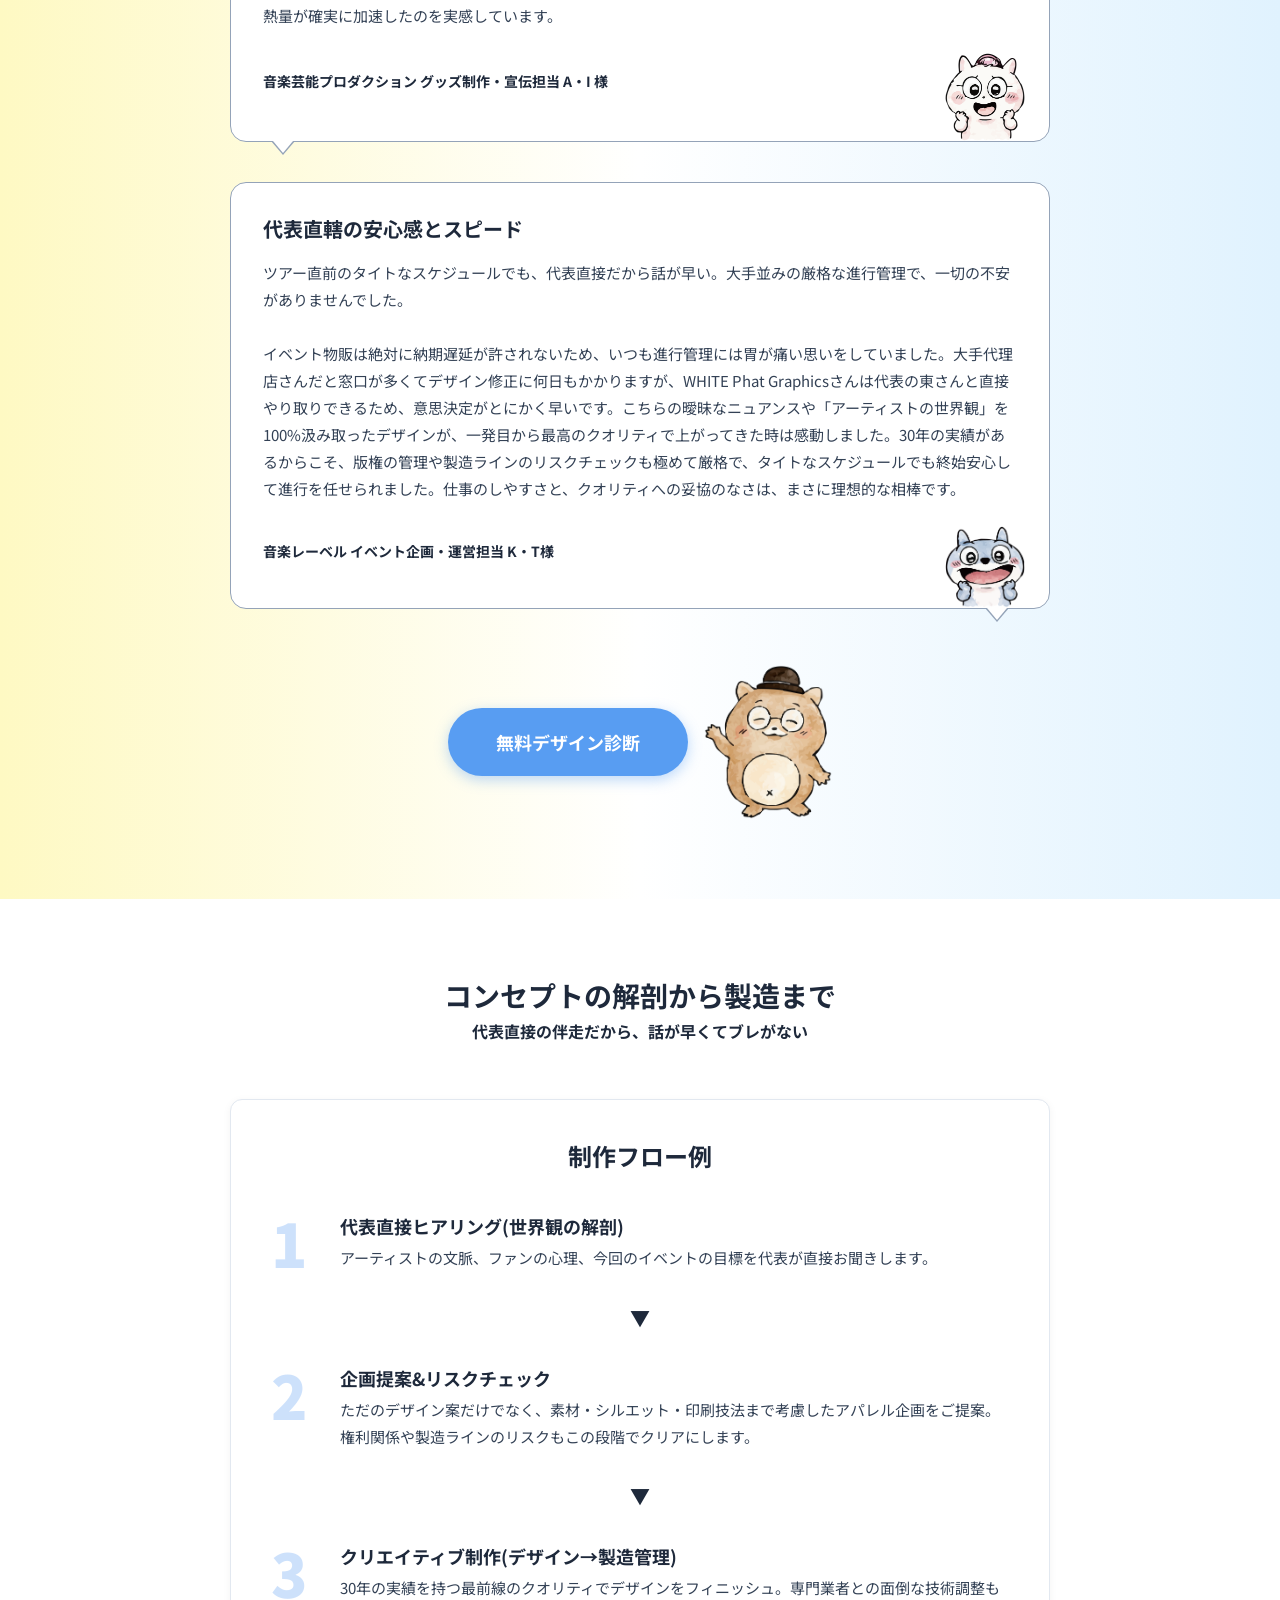
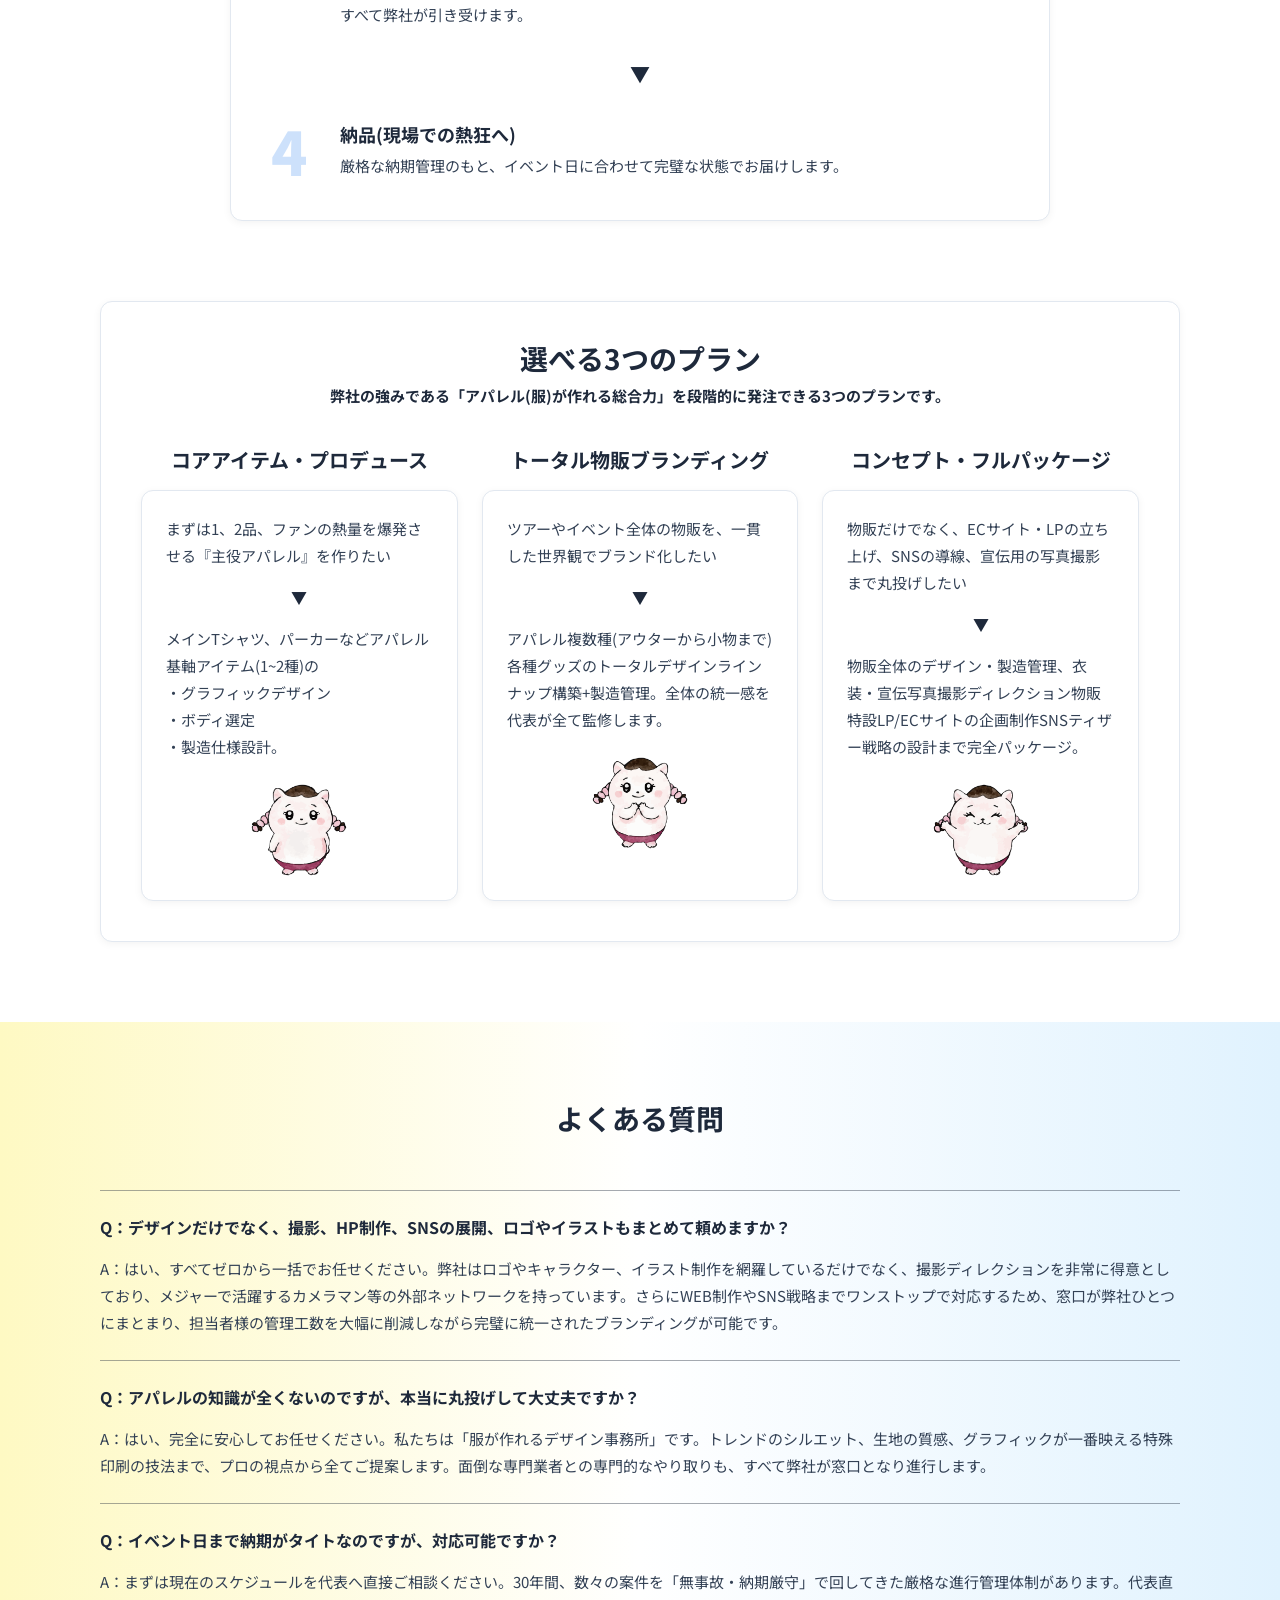
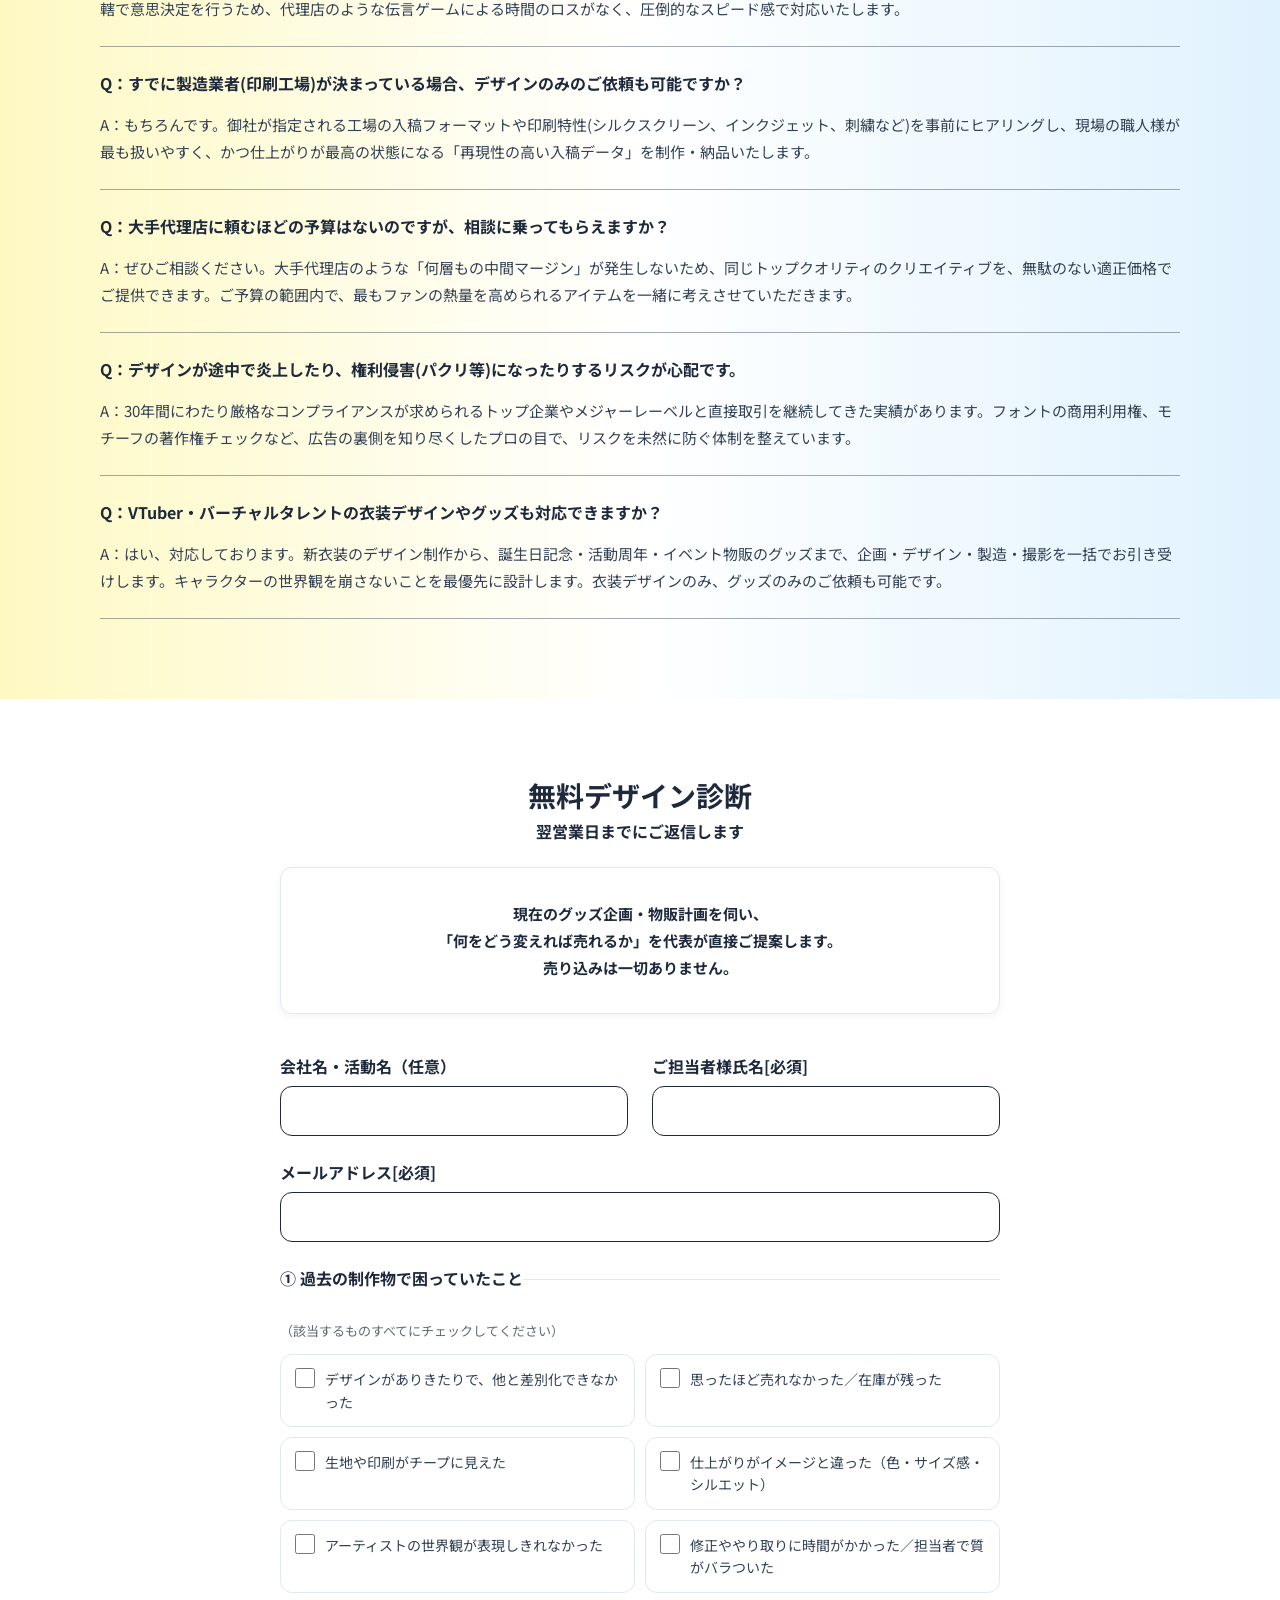
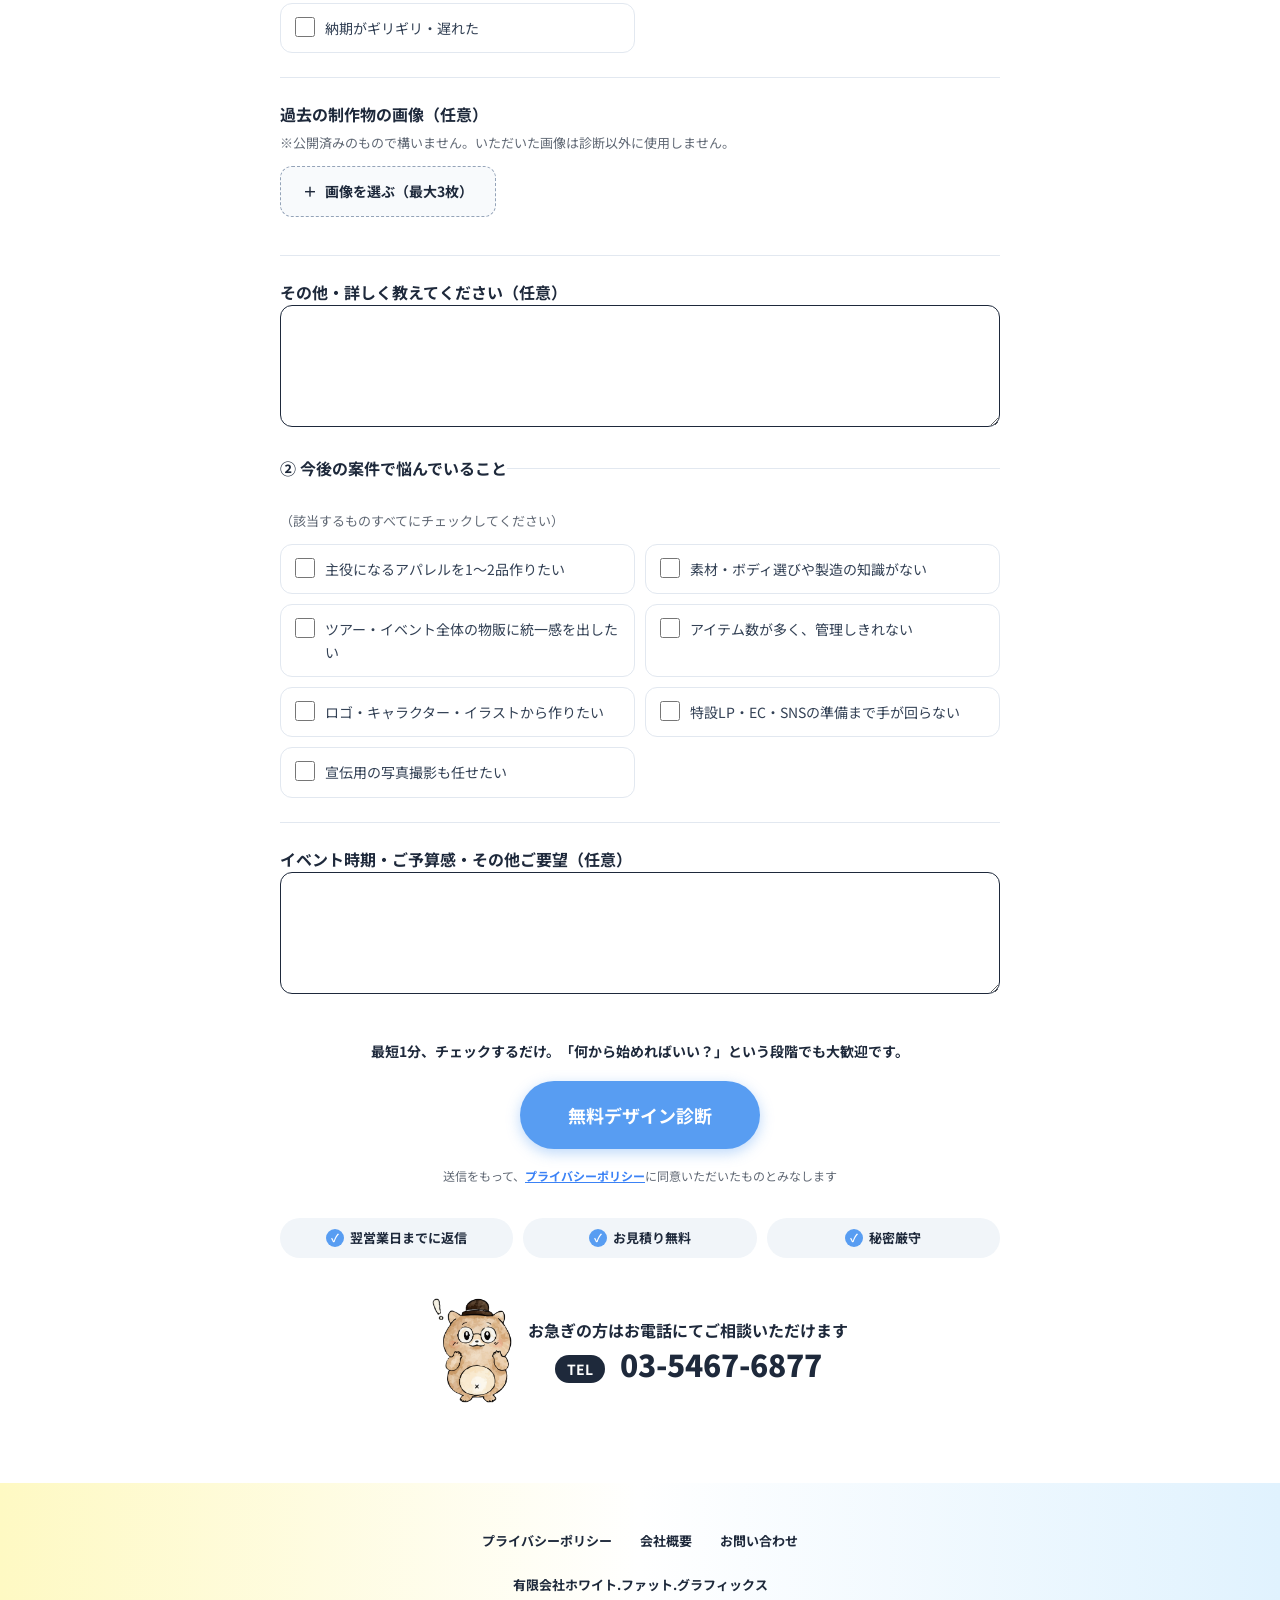
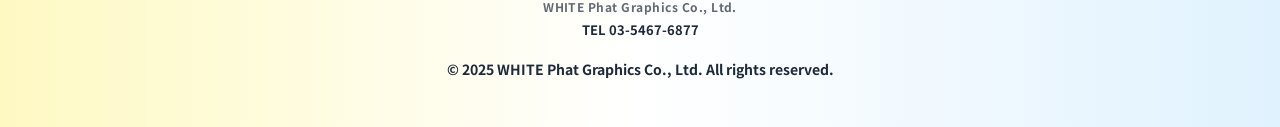
==== commit 6d2ec362: "feat: 会社名を任意入力に変更(会社名を持たない個人の方でも送信できるように) Co-Authored-By: Claude Opus 5 <noreply@anthropic.com>" ====
--- a/index.html
+++ b/index.html
@@ -962,9 +962,8 @@
     <form id="contact-form" novalidate class="fade-up space-y-6">
       <div class="grid grid-cols-1 md:grid-cols-2 gap-6">
         <div>
-          <label for="field-company" class="block text-sm md:text-base font-bold text-brand-navy mb-2">会社名[必須]</label>
-          <input id="field-company" name="company" type="text" required class="w-full rounded-xl border border-brand-navy px-4 py-3 text-sm md:text-base focus:outline-none focus:ring-2 focus:ring-brand-blue">
-          <p class="field-error hidden text-xs text-red-600 mt-1">会社名をご入力ください。</p>
+          <label for="field-company" class="block text-sm md:text-base font-bold text-brand-navy mb-2">会社名・活動名（任意）</label>
+          <input id="field-company" name="company" type="text" class="w-full rounded-xl border border-brand-navy px-4 py-3 text-sm md:text-base focus:outline-none focus:ring-2 focus:ring-brand-blue">
         </div>
         <div>
           <label for="field-name" class="block text-sm md:text-base font-bold text-brand-navy mb-2">ご担当者様氏名[必須]</label>
@@ -1133,8 +1132,9 @@
   const formStatus = document.getElementById('form-status');
 
   if (contactForm) {
-    // 必須はこの3項目のみ。チェック項目・画像・自由記入欄はすべて任意。
-    const requiredFields = ['field-company', 'field-name', 'field-email']
+    // 必須はこの2項目のみ。会社名・チェック項目・画像・自由記入欄はすべて任意。
+    // (会社名を持たない個人の方でも送信できるようにするため)
+    const requiredFields = ['field-name', 'field-email']
       .map((id) => document.getElementById(id))
       .filter(Boolean);
 
